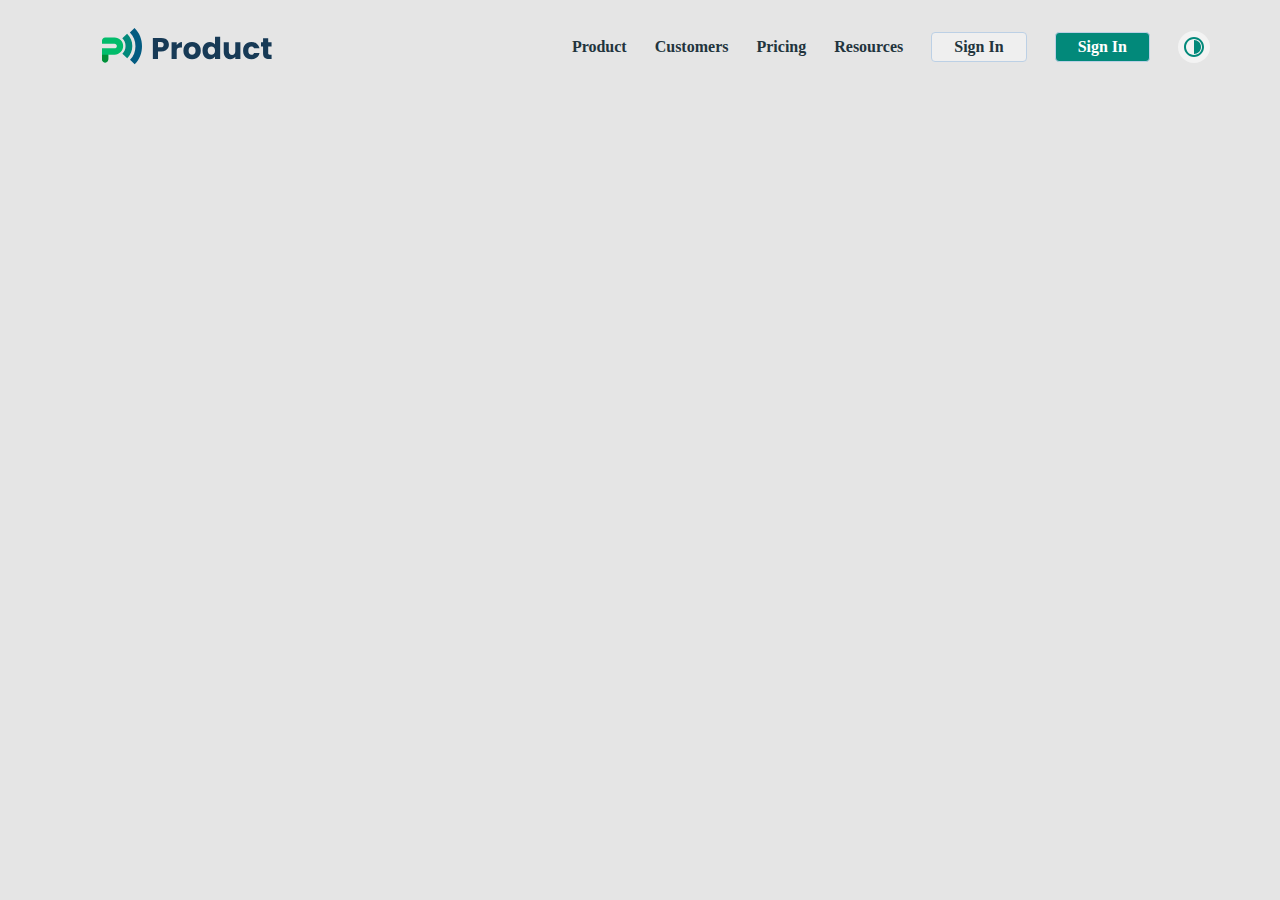
==== index.html @ 05db6c9a "boshlandi" ====
<!DOCTYPE html>
<html lang="en">

<head>
   <meta charset="UTF-8">
   <meta http-equiv="X-UA-Compatible" content="IE=edge">
   <meta name="viewport" content="width=device-width, initial-scale=1.0">
   <link rel="stylesheet" href="./bootstrap/css/bootstrap.min.css" rel="stylesheet">
   <link rel="stylesheet" href="style/style.css">
   <title>Lesson-3.3</title>
</head>

<body>
   <!-- HEADER -->
   <header id="header">
      <div class="container">
         <div class="row">
         <nav class="navbar">
               <ul class="navbar-list-logo flex">
                  <li class="navbar-item-logo"><a href="#"><img class="logo" src="imgs/logo.svg" alt="logo"></a></li>
                  <li class="navbar-item-logo"><a href="#"><img class="logo-right" src="imgs/logotext.svg" alt="logo"></a>
                  </li>
               </ul>

               <ul class="navbar-list flex">
                  <li class="navbar-item"><a href="index.html activ">Product</a></li>
                  <li class="navbar-item"><a href="customers.html">Customers</a></li>
                  <li class="navbar-item"><a href="pricing.html">Pricing</a></li>
                  <li class="navbar-item"><a href="resources.html">Resources</a></li>
                  <li class="navbar-item"><a href="#"><button type="button">Sign In</button></a></li>
                  <li class="navbar-item"><a href="#"><button class="color" type="button">Sign In</button></a></li>
                  <li class="navbar-item"><a id="dark-light-btn" href="#"><img src="imgs/dark.svg" alt="icon"></a></li>
               </ul>
            </nav>
         </div>
      </div>
   </header>
   <!-- THE AND HEADER -->

   <script src="./bootstrap/js/bootstrap.bundle.min.js"></script>
</body>

</html>
---- style/style.css ----
:root {
   --premare-color: #fff;
   --bg-color: #E5E5E5;
   --text-color:  #22343D;
}

.dark {
    --premare-color: #1F2E35FF;
   --bg-color: #E5E5E5;
   --text-color:  #fff;
}

@import url('https://fonts.googleapis.com/css2?family=Poppins:wght@300;400;500;600;700;800;900&display=swap');



* {
   padding: 0;
   margin: 0;
   box-sizing: border-box;
}

body {
   background-color: #E5E5E5;
   font-family: 'Poppins', sans-serif;
}




h1, h2, h3, h4 {
   font-family: 'Poppins', sans-serif;
   font-weight: 700;
   color: #22343D;
}
ul li {
   list-style: none;
}
a {
   text-decoration: none;
   color: #22343D;
}
.navbar ul li a.activ {
   color: #fff;
   border-bottom: 1px solid #000;
}




.flex {
   display: flex;
   align-items: center;
}

/* header */
#header {
   padding: 20px 0;
}
.navbar-list-logo {
   column-gap: 10px;
}
.navbar-list {
   column-gap: 28px;
}
.navbar ul li a {
   font-family: 'Poppins';
   font-style: normal;
   font-weight: 600;
   font-size: 16px;
   line-height: 28px;
   color: #22343D;
}
.navbar ul li button {
   font-family: 'Poppins';
   font-style: normal;
   font-weight: 600;
   font-size: 16px;
   line-height: 24px;
   color:var(--text-color);
   padding: 2px 22px;
   border: 1px solid #BCD0E5;
   border-radius: 4px;
   
}
.navbar ul li button.color {
   background: #02897A;
   color: #fff;
}
.navbar ul li button:hover {
    background: linear-gradient(to bottom, red, yellow, orange);
}
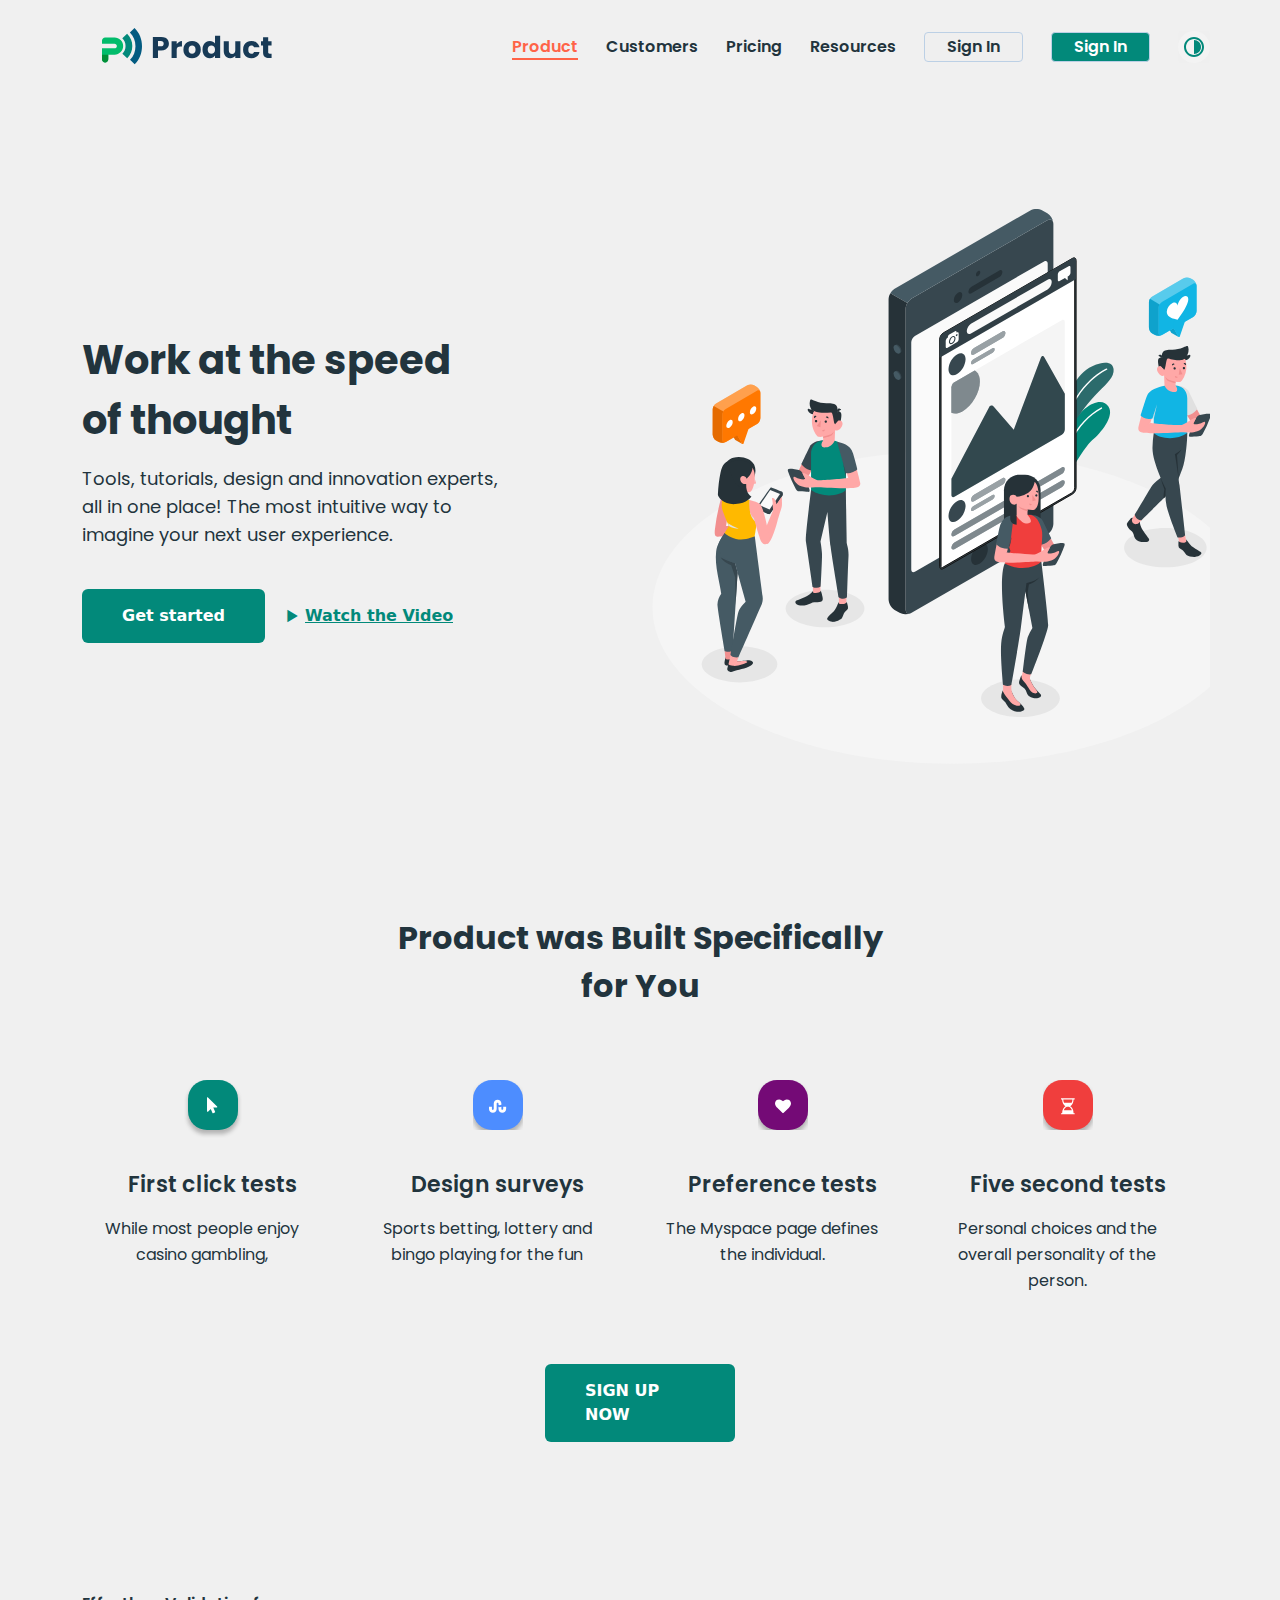
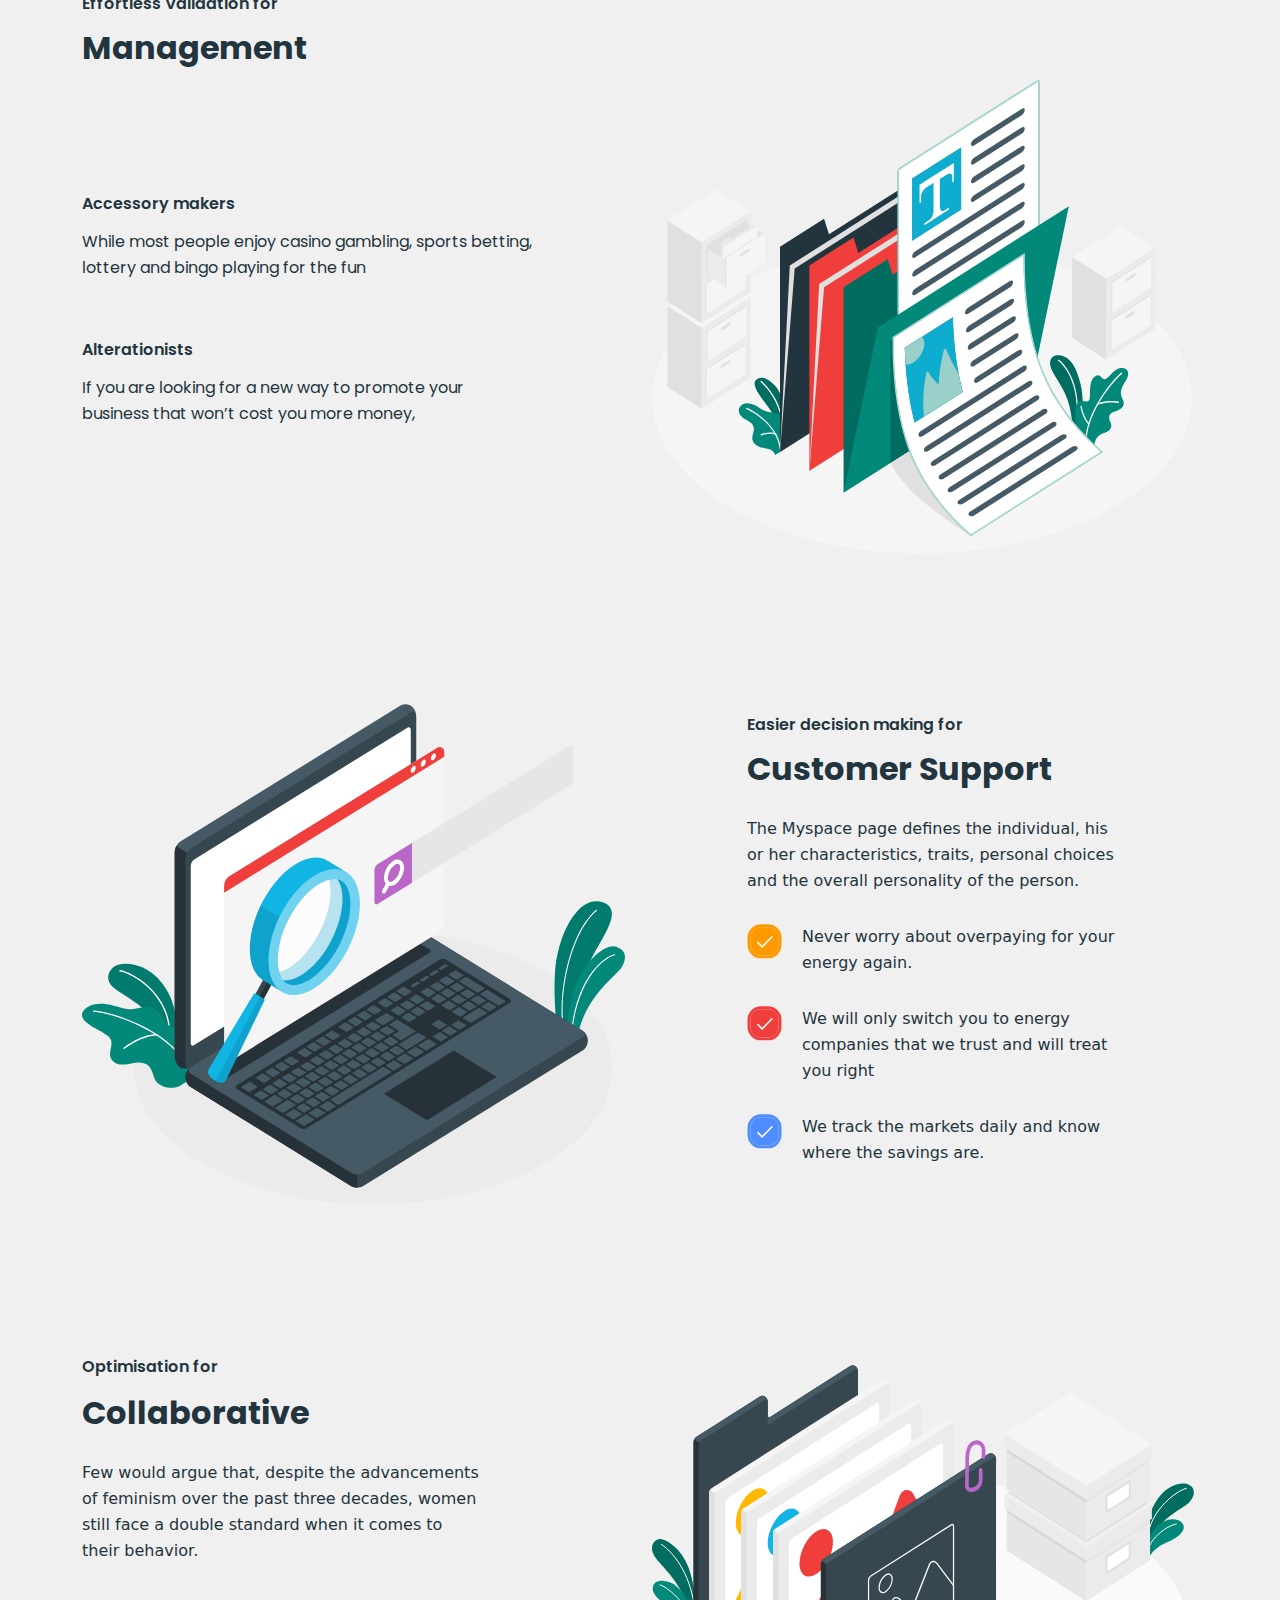
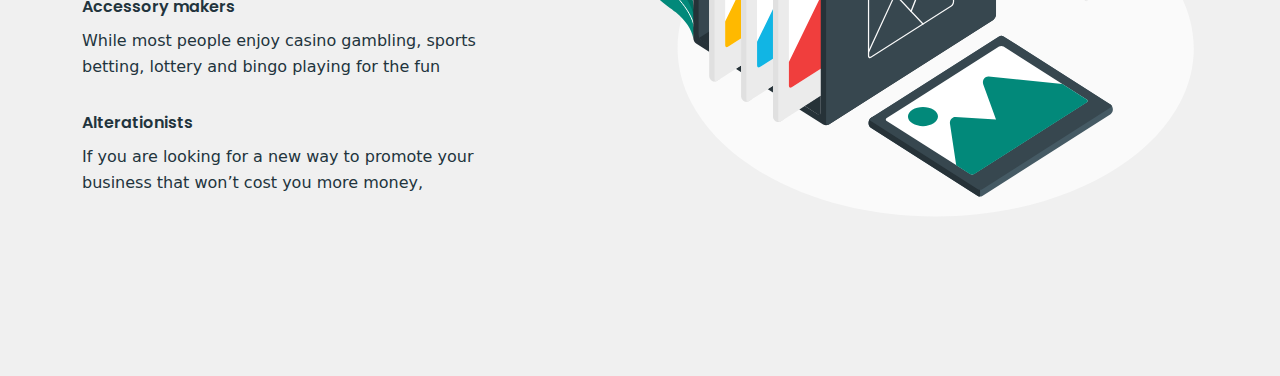
==== commit 267d9409: "Pashti tayyor" ====
--- a/index.html
+++ b/index.html
@@ -5,7 +5,10 @@
    <meta charset="UTF-8">
    <meta http-equiv="X-UA-Compatible" content="IE=edge">
    <meta name="viewport" content="width=device-width, initial-scale=1.0">
+   <link rel="stylesheet"
+      href="https://fonts.googleapis.com/css2?family=Poppins:wght@300;400;500;600;700;800;900&display=swap">
    <link rel="stylesheet" href="./bootstrap/css/bootstrap.min.css" rel="stylesheet">
+   <link rel="stylesheet" href="https://unpkg.com/boxicons@2.1.4/css/boxicons.min.css">
    <link rel="stylesheet" href="style/style.css">
    <title>Lesson-3.3</title>
 </head>
@@ -15,21 +18,24 @@
    <header id="header">
       <div class="container">
          <div class="row">
-         <nav class="navbar">
+            <nav class="navbar">
                <ul class="navbar-list-logo flex">
                   <li class="navbar-item-logo"><a href="#"><img class="logo" src="imgs/logo.svg" alt="logo"></a></li>
-                  <li class="navbar-item-logo"><a href="#"><img class="logo-right" src="imgs/logotext.svg" alt="logo"></a>
-                  </li>
+                  <li class="navbar-item-logo"><a href="#"><img class="logo-text" src="imgs/logotext.svg"
+                           alt="logo"></a></li>
                </ul>
-
+               <div class="icon-menu">
+                  <i class='bx bx-menu'></i>
+               </div>
                <ul class="navbar-list flex">
-                  <li class="navbar-item"><a href="index.html activ">Product</a></li>
+                  <li class="navbar-item"><a href="index.html" class="activ">Product</a></li>
                   <li class="navbar-item"><a href="customers.html">Customers</a></li>
                   <li class="navbar-item"><a href="pricing.html">Pricing</a></li>
                   <li class="navbar-item"><a href="resources.html">Resources</a></li>
                   <li class="navbar-item"><a href="#"><button type="button">Sign In</button></a></li>
                   <li class="navbar-item"><a href="#"><button class="color" type="button">Sign In</button></a></li>
-                  <li class="navbar-item"><a id="dark-light-btn" href="#"><img src="imgs/dark.svg" alt="icon"></a></li>
+                  <li class="navbar-item"><a class="themetoggle" href="#"><button id="dark-light-btn"
+                           class="click-button" type="button"><img src="imgs/dark.svg" alt="icon"></button></a></li>
                </ul>
             </nav>
          </div>
@@ -37,7 +43,152 @@
    </header>
    <!-- THE AND HEADER -->
 
-   <script src="./bootstrap/js/bootstrap.bundle.min.js"></script>
+
+   <!-- hero -->
+   <section id="site-hero">
+      <div class="container">
+         <div class="row align-items-center">
+            <div class="hero-info col-xs-12 col-sm-12 col-md-12 col-lg-6 col-sl-6">
+               <h1>Work at the speed
+                  of thought</h1>
+               <p>Tools, tutorials, design and innovation experts, all in one place! The most intuitive way to imagine
+                  your next user
+                  experience.</p>
+               <div class="hero-content">
+                  <a href="#" class="button-btn">Get started</a>
+                  <i class='bx bx-play'></i>
+                  <a class="border-bot" href="#">Watch the Video</a>
+               </div>
+            </div>
+            <div class="hero-image  col-xs-12 col-sm-12 col-md-12 col-lg-6 col-sl-6">
+               <img src="imgs/amico.svg" alt="img">
+            </div>
+         </div>
+      </div>
+   </section>
+   <!-- the end hero -->
+
+
+   <section id="sports">
+      <div class="container">
+         <h2 class="heading-title">Product was Built Specifically <br>
+            for You</h2>
+         <div class="row">
+            <div class="sports col-xs-12 col-sm-12 col-md-6 col-lg-3 text-md-center">
+               <img src="imgs/rirsticon.svg" alt="icon">
+               <h4>First click tests</h4>
+               <p>While most people enjoy casino gambling,</p>
+            </div>
+
+            <div class="sports col-xs-12 col-sm-12 col-md-6 col-lg-3 text-md-center">
+               <img src="imgs/icondesign.svg" alt="icon">
+               <h4>Design surveys</h4>
+               <p>Sports betting, lottery and bingo playing for the fun</p>
+            </div>
+
+            <div class="sports col-xs-12 col-sm-12 col-md-6 col-lg-3 text-md-center">
+               <img src="imgs/iconpreference.svg" alt="icon">
+               <h4>Preference tests</h4>
+               <p>The Myspace page defines the individual.</p>
+            </div>
+
+            <div class="sports col-xs-12 col-sm-12 col-md-6 col-lg-3 text-md-center">
+               <img src="imgs/iconfive.svg" alt="icon">
+               <h4>Five second tests</h4>
+               <p>Personal choices and the overall personality of the person.</p>
+            </div>
+         </div>
+      </div>
+      <a href="#" class="botton">SIGN UP NOW</a>
+   </section>
+
+
+   <main id="main">
+      <!-- management -->
+      <section id="managament">
+         <div class="container">
+            <h4>Effortless Validation for</h4>
+            <h2>Management</h2>
+            <div class="row align-items-center">
+               <div class="makers-content col-xs-12 col-sm-12 col-md-12 col-lg-6 col-xl-6">
+                  <h3>Accessory makers</h3>
+                  <p>While most people enjoy casino gambling, sports betting, lottery and bingo playing for the fun</p>
+
+                  <h3 class="managa-title">Alterationists</h3>
+                  <p>If you are looking for a new way to promote your business that won’t cost you more money,</p>
+               </div>
+               <div class="makers-image  col-xs-12 col-sm-12 col-md-12 col-lg-6 col-xl-6">
+                  <img src="imgs/amico2.svg" alt="">
+               </div>
+            </div>
+         </div>
+      </section>
+      <!-- the management -->
+
+      <!-- customer-support -->
+      <section id="support">
+         <div class="container">
+            <div class="row align-items-center">
+               <div class="support-img  col-xs-12 col-sm-12 col-md-12 col-lg-7 col-xl-7">
+                  <img src="imgs/amico3.svg" alt="img">
+               </div>
+               <div class="support-content col-xs-12 col-sm-12 col-md-12 col-lg-5 col-xl-5">
+                  <h4>Easier decision making for</h4>
+                  <h2>Customer Support</h2>
+                  <p>The Myspace page defines the individual, his or her characteristics, traits, personal choices and
+                     the overall
+                     personality of the person.</p>
+
+                  <div class="orange-img">
+                     <img src="imgs/orange.svg" alt="icon">
+                     <p>Never worry about overpaying for your energy again.</p>
+                  </div>
+
+                  <div class="orange-img">
+                     <img src="imgs/red.svg" alt="icon">
+                     <p>We will only switch you to energy companies that we trust and will treat you right</p>
+                  </div>
+
+                  <div class="orange-img">
+                     <img src="imgs/blue.svg" alt="icon">
+                     <p>We track the markets daily and know where the savings are.</p>
+                  </div>
+               </div>
+            </div>
+         </div>
+      </section>
+      <!-- the customer-support -->
+
+
+      <!-- COLLA-ALBOM -->
+      <section id="albom">
+         <div class="container">
+            <div class="row align-items-center">
+               <div class="albom-info col-xs-12 col-sm-12 col-md-12 col-lg-6 col-xl-6">
+                  <h4>Optimisation for</h4>
+                  <h2>Collaborative</h2>
+                  <p>Few would argue that, despite the advancements of feminism over the past three decades, women still
+                     face a double
+                     standard when it comes to their behavior.</p>
+
+                     <div class="makers">
+                        <h3>Accessory makers</h3>
+                        <p>While most people enjoy casino gambling, sports betting, lottery and bingo playing for the fun</p>
+
+                        <h3>Alterationists</h3>
+                        <p>If you are looking for a new way to promote your business that won’t cost you more money,</p>
+                     </div>
+               </div>
+               <div class="col-xs-12 col-sm-12 col-md-12 col-lg-6 col-xl-6">
+                  <img src="imgs/amico4.svg" alt="img">
+               </div>
+            </div>
+         </div>
+      </section>
+      <!-- THE END COLLA-ALBOM -->
+
+   </main>
+   <script src="script.js"></script>
 </body>
 
 </html>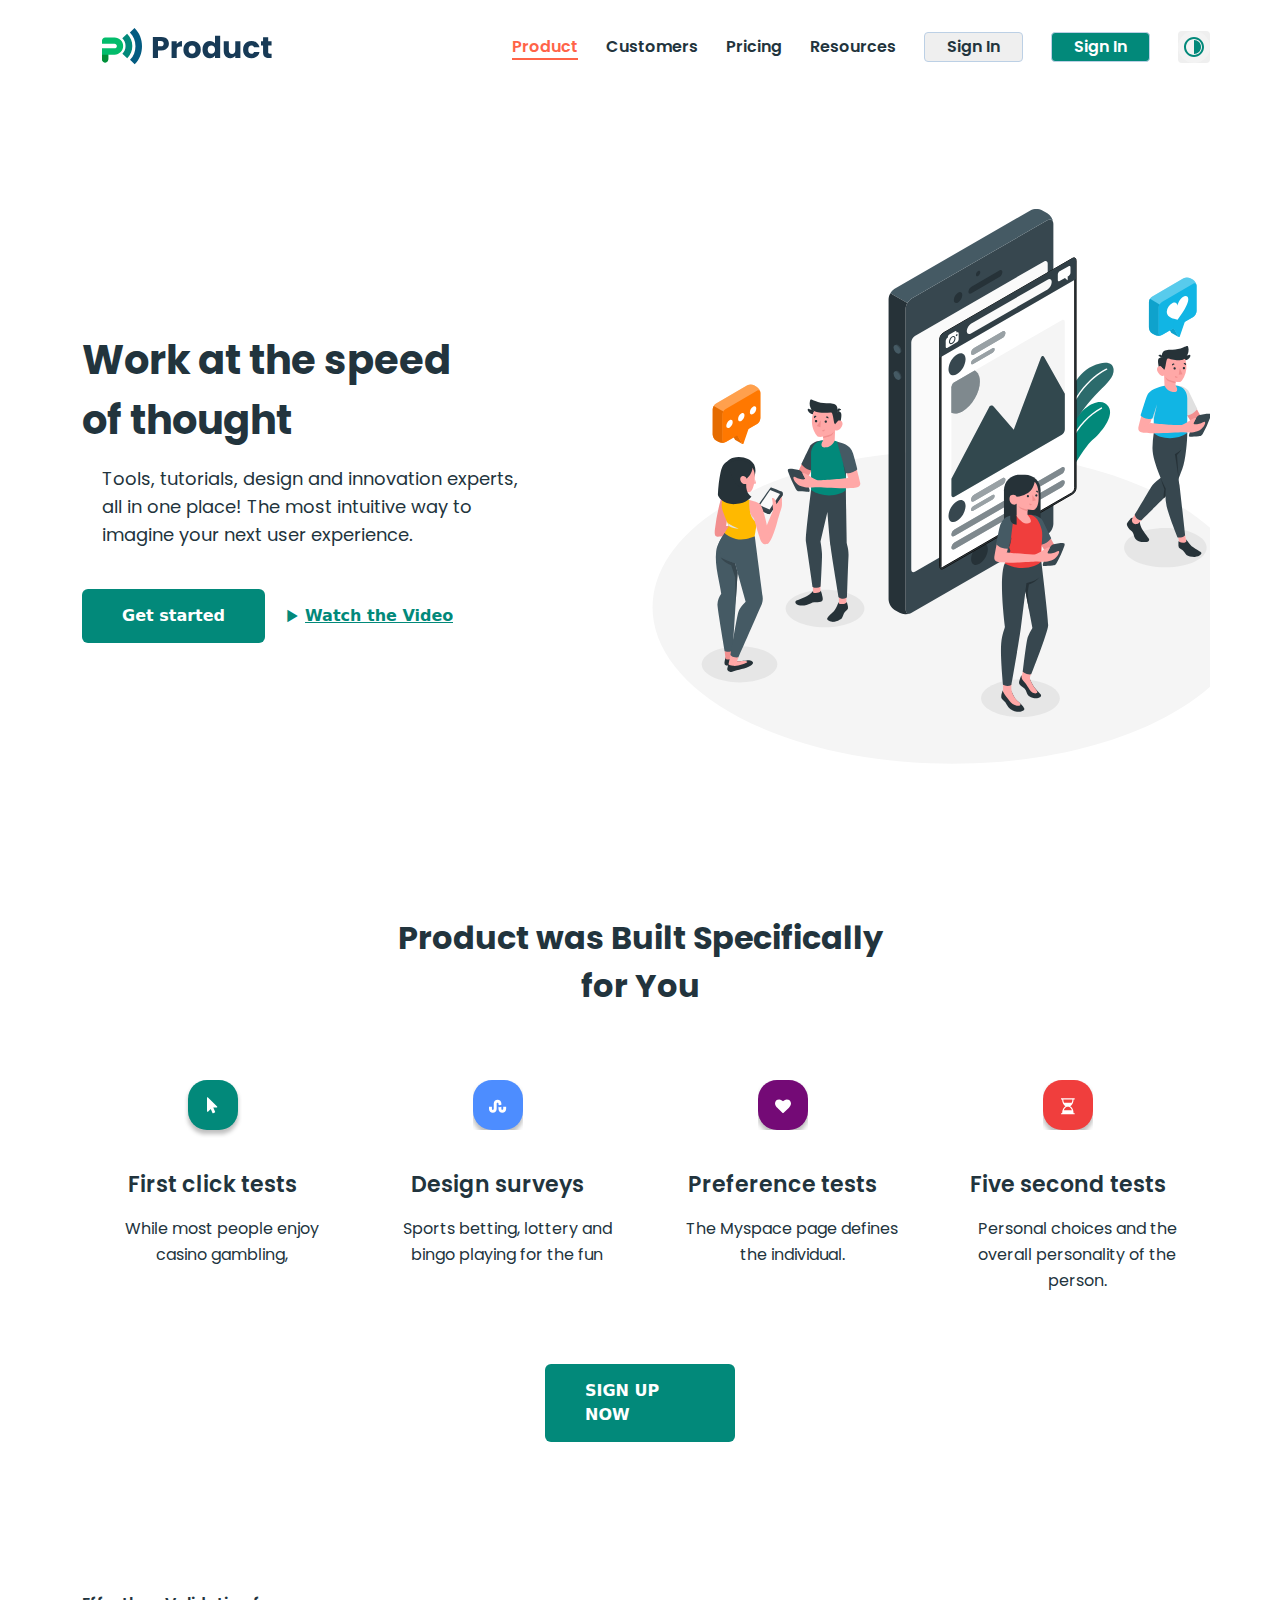
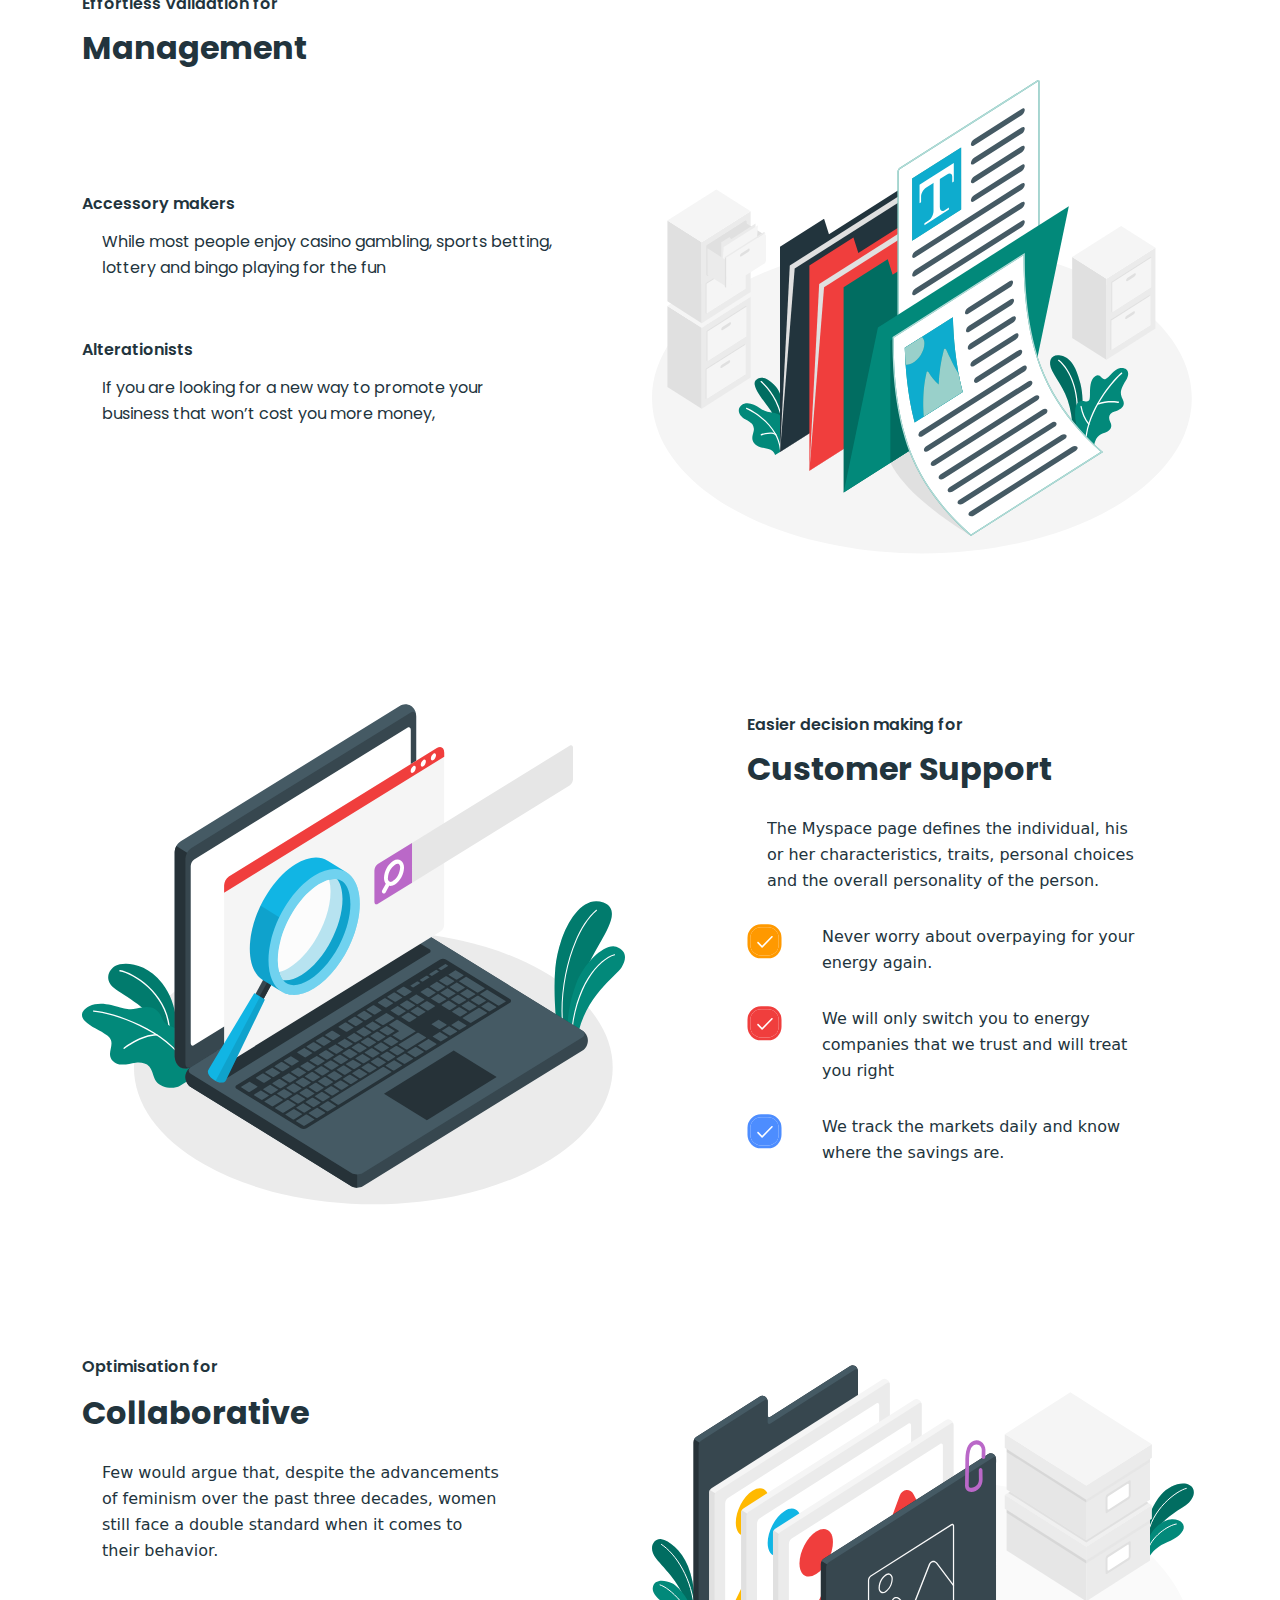
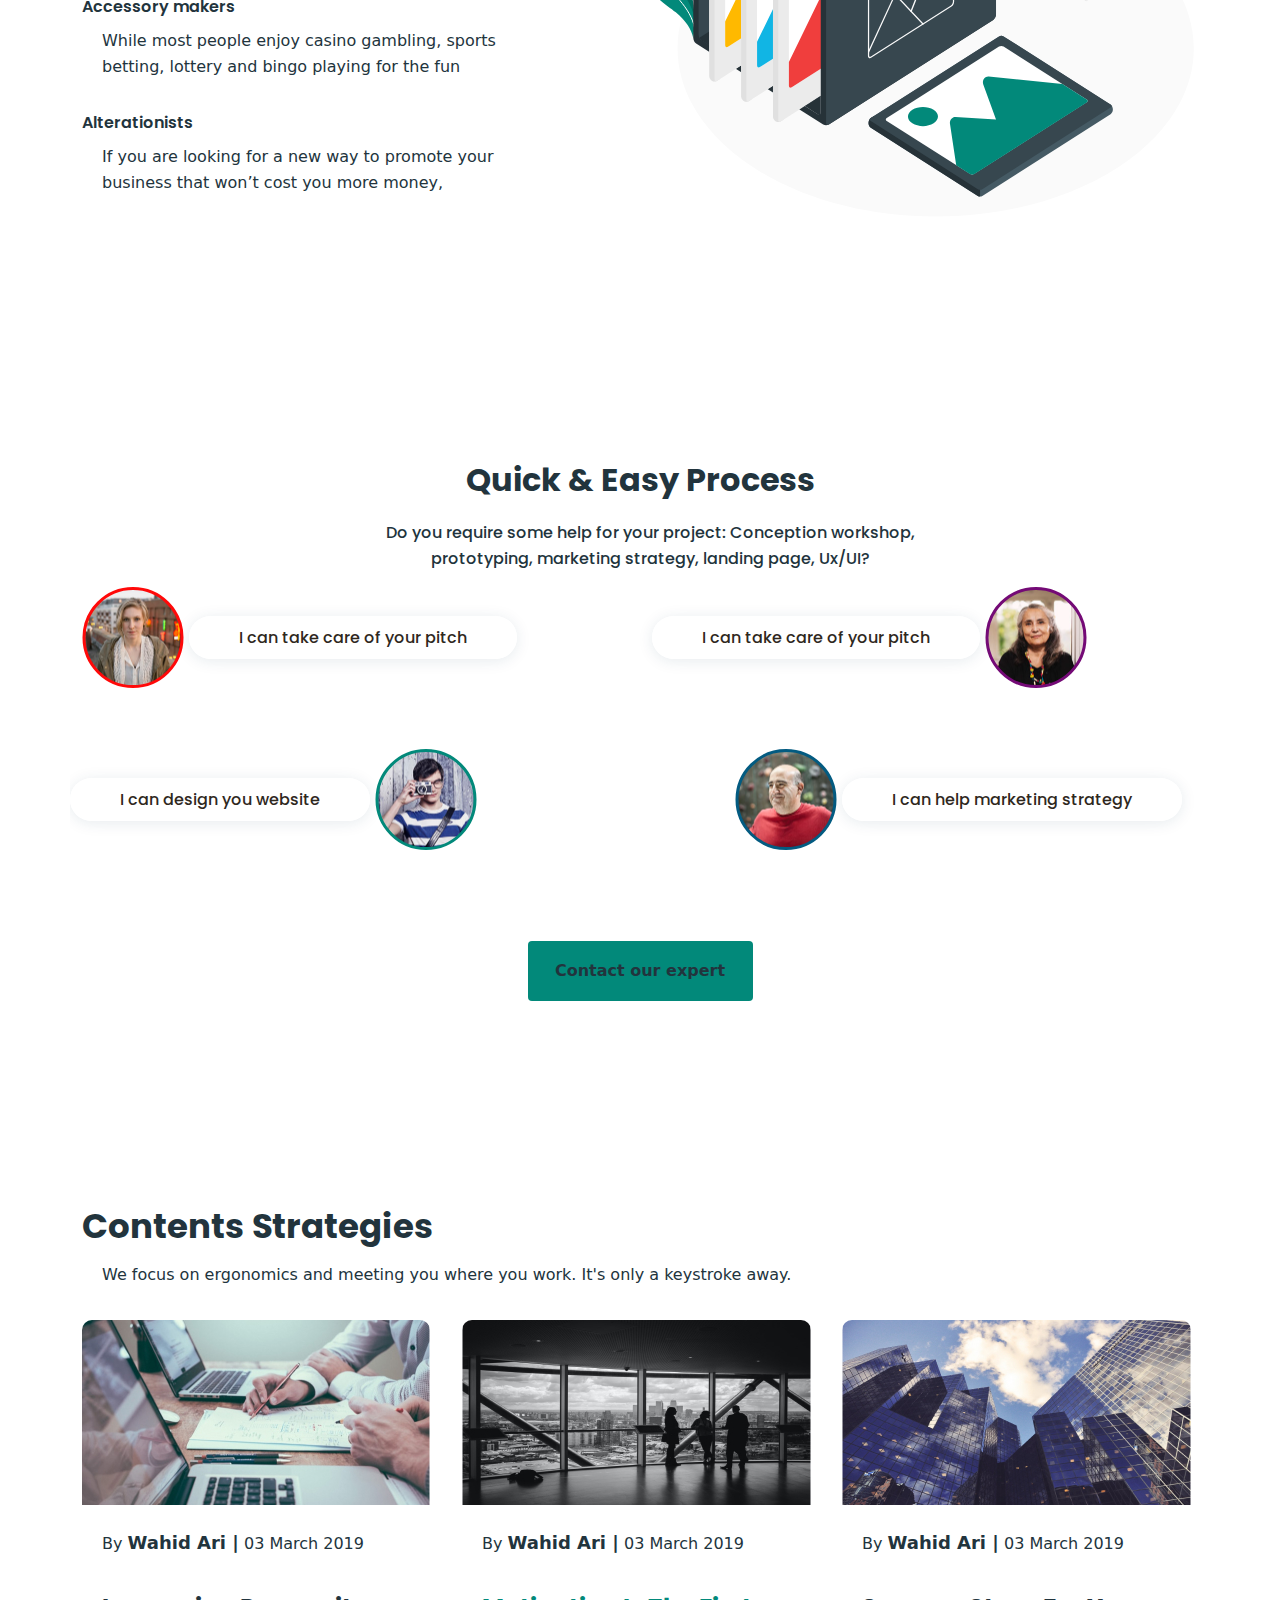
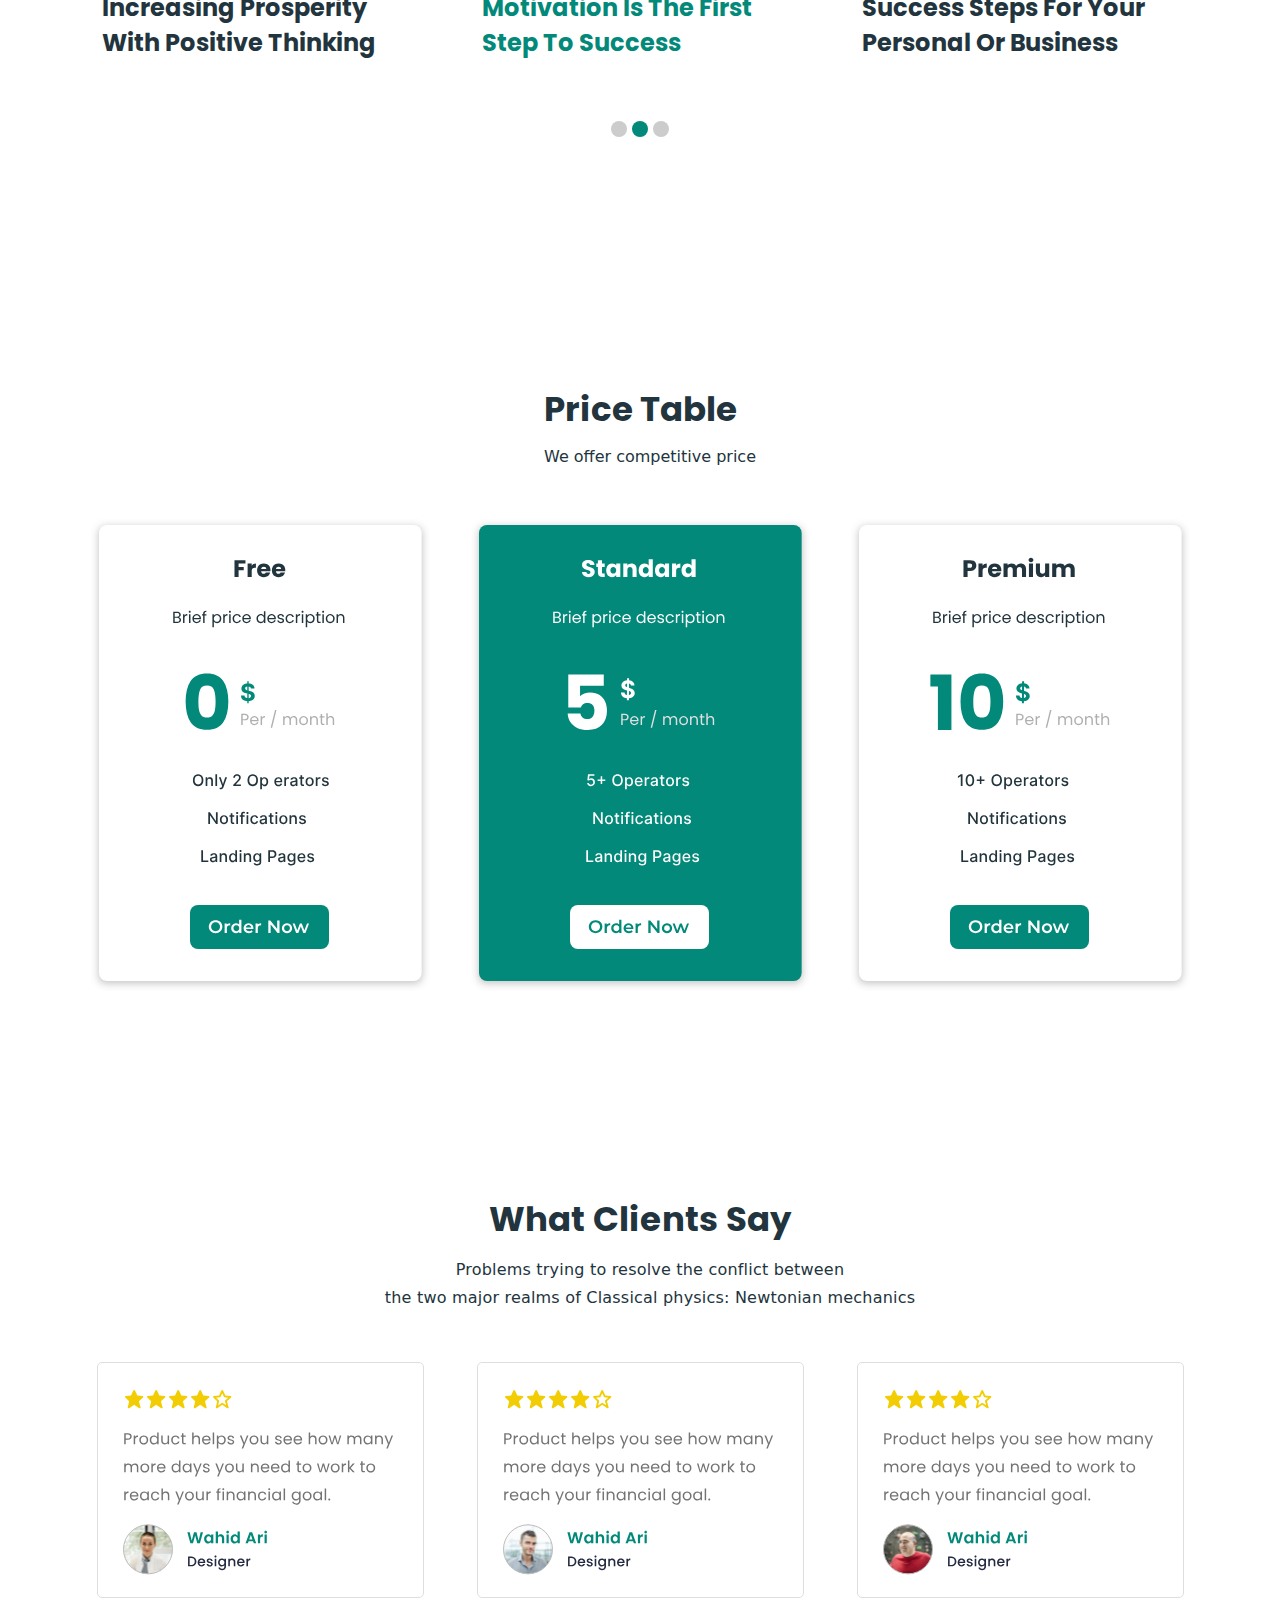
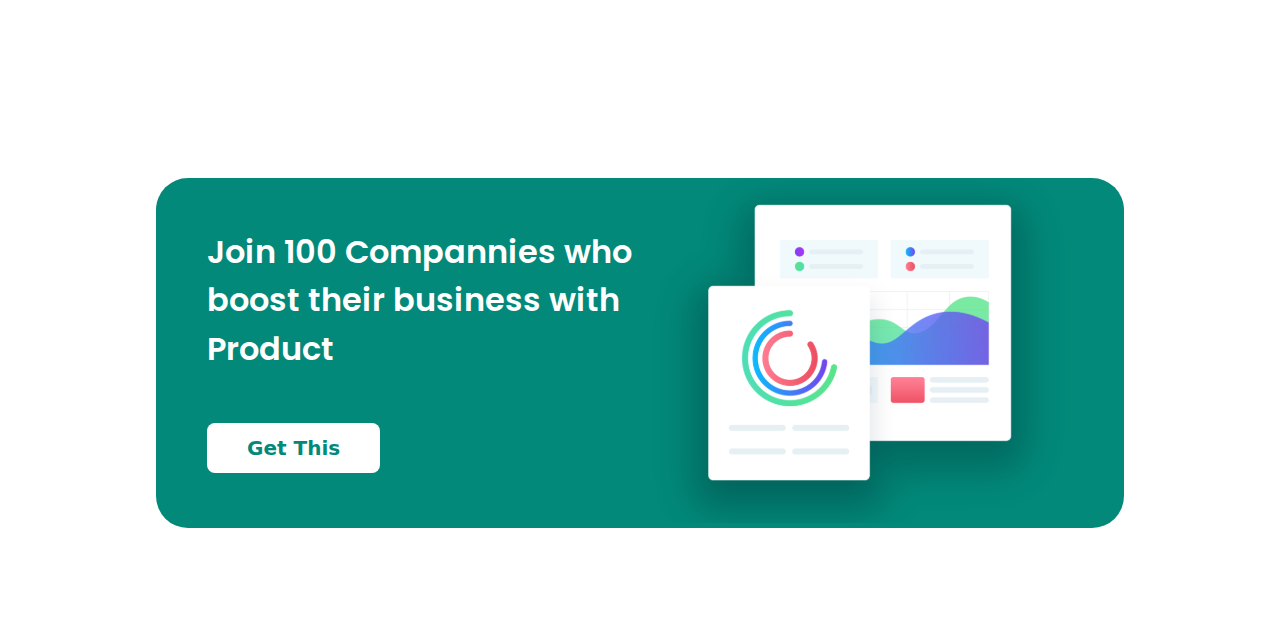
==== commit 9702ac92: "media qoldi" ====
--- a/index.html
+++ b/index.html
@@ -171,13 +171,14 @@
                      face a double
                      standard when it comes to their behavior.</p>
 
-                     <div class="makers">
-                        <h3>Accessory makers</h3>
-                        <p>While most people enjoy casino gambling, sports betting, lottery and bingo playing for the fun</p>
-
-                        <h3>Alterationists</h3>
-                        <p>If you are looking for a new way to promote your business that won’t cost you more money,</p>
-                     </div>
+                  <div class="makers">
+                     <h3>Accessory makers</h3>
+                     <p>While most people enjoy casino gambling, sports betting, lottery and bingo playing for the fun
+                     </p>
+
+                     <h3>Alterationists</h3>
+                     <p>If you are looking for a new way to promote your business that won’t cost you more money,</p>
+                  </div>
                </div>
                <div class="col-xs-12 col-sm-12 col-md-12 col-lg-6 col-xl-6">
                   <img src="imgs/amico4.svg" alt="img">
@@ -187,6 +188,122 @@
       </section>
       <!-- THE END COLLA-ALBOM -->
 
+
+      <!-- worers -->
+      <section id="wokers">
+         <div class="container">
+            <div class="process-info">
+               <h2>Quick & Easy Process</h2>
+               <p>Do you require some help for your project: Conception workshop, <br>
+                  prototyping, marketing strategy, landing page, Ux/UI?</p>
+            </div>
+            <div class="row">
+               <div class="wokers-img col-xs-12 col-sm-12 col-md-12 col-lg-6 col-xl-6">
+                  <img src="imgs/woman.svg" alt="img">
+                  <span>I can take care of your pitch</span>
+               </div>
+               <div class="wokers-img col-xs-12 col-sm-12 col-md-12 col-lg-6 col-xl-6">
+                  <span>I can take care of your pitch</span>
+                  <img src="imgs/oldvoman.svg" alt="img">
+               </div>
+            </div>
+            <div class="row">
+               <div class="wokers-img wokers-top col-xs-12 col-sm-12 col-md-12 col-lg-6 col-xl-7">
+                  <span>I can design you website</span>
+                  <img src="imgs/boy.svg" alt="img">
+               </div>
+               <div class="wokers-img wokers-top col-xs-12 col-sm-12 col-md-12 col-lg-6 col-xl-5">
+                  <img src="imgs/man.svg" alt="img">
+                  <span>I can help marketing strategy</span>
+               </div>
+               <a href="#" class="botton">Contact our expert</a>
+            </div>
+         </div>
+      </section>
+      <!-- the-end-wokers -->
+
+
+
+      <!-- building -->
+      <section id="building">
+         <div class="container">
+            <h2>Contents Strategies</h2>
+            <p>We focus on ergonomics and meeting you where you work. It's only a keystroke away.</p>
+            <div class="row">
+               <div class="strategies-content col-xs-12 col-sm-12 col-md-6 col-lg-4 col-xl-4">
+                  <img src="imgs/macbook.jpg" alt="img">
+                  <p>By <span>Wahid Ari |</span> 03 March 2019</p>
+                  <h3>Increasing Prosperity With Positive Thinking</h3>
+               </div>
+
+               <div class="strategies-content col-xs-12 col-sm-12 col-md-6 col-lg-4 col-xl-4">
+                  <img src="imgs/Bhumans.jpg" alt="img">
+                  <p>By <span>Wahid Ari |</span> 03 March 2019</p>
+                  <h3 class="grenn">Motivation Is The First Step To Success</h3>
+               </div>
+
+               <div class="strategies-content col-xs-12 col-sm-12 col-md col-lg-4 col-xl-4">
+                  <img src="imgs/building.jpg" alt="img">
+                  <p>By <span>Wahid Ari |</span> 03 March 2019</p>
+                  <h3>Success Steps For Your Personal Or Business</h3>
+               </div>
+            </div>
+            <div class="round text-center">
+               <span></span>
+               <span class="round-color"></span>
+               <span></span>
+            </div>
+         </div>
+      </section>
+      <!-- the end building -->
+
+
+      <!-- START RATES -->
+      <section id="rates">
+         <div class="container">
+            <h2>Price Table</h2>
+            <p>We offer competitive price</p>
+            <div class="row">
+               <div class="col-xs-12 col-sm-12 col-md-6 col-lg-4 col-xl-4"><img src="imgs/free.svg" alt="img.svg"></div>
+               <div class="col-xs-12 col-sm-12 col-md-6 col-lg-4 col-xl-4"><img src="imgs/standard.svg" alt="img.svg">
+               </div>
+               <div class="col-xs-12 col-sm-12 col-md-6 col-lg-4 col-xl-4"><img src="imgs/premium.svg" alt="img.svg">
+               </div>
+            </div>
+         </div>
+      </section>
+      <!-- THE END RATES -->
+
+      <!-- START CLIENTS -->
+      <section id="clients">
+         <div class="container">
+            <h1>What Clients Say</h1>
+            <p>Problems trying to resolve the conflict between <br>
+               the two major realms of Classical physics: Newtonian mechanics</p>
+               <div class="row">
+                  <div class="col-xs-12 col-sm-12 col-md-6 col-lg-4 col-xl-4"><img src="imgs/wahid.svg" alt="img"></div>
+                  <div class="col-xs-12 col-sm-12 col-md-6 col-lg-4 col-xl-4"><img src="imgs/alim.svg" alt="img"></div>
+                  <div class="col-xs-12 col-sm-12 col-md-6 col-lg-4 col-xl-4"><img src="imgs/people.svg" alt="img"></div>
+               </div>
+         </div>
+      </section>
+      <!-- THE END CLIENTS -->
+
+      <!-- START ANALIZ -->
+      <section id="analiz">
+         <div class="container">
+            <div class="row square">
+               <div class="analiz-content col-6 col-xs-12 col-sm-12 col-md-12 col-lg-12 col-xl-6">
+                  <h2>Join 100 Compannies who boost their business with Product</h2>
+                  <button type="button">Get This</button>
+               </div>
+               <div class="analiz-img col-6 col-xs-12 col-sm-12 col-md-12 col-lg-12 col-xl-6">
+                  <img src="imgs/screen.svg" alt="img">
+               </div>
+            </div>
+         </div>
+      </section>
+      <!-- THE END ANALIZ -->
    </main>
    <script src="script.js"></script>
 </body>
--- a/style/style.css
+++ b/style/style.css
@@ -1,6 +1,6 @@
 :root {
    --premare-color: #22343D;
-   --bg-color: #F0F0F0FF;
+   --bg-color: #fff;
    --text-color:  #22343D;
    --font-family: 'Poppins', sans-serif;
 }
@@ -339,6 +339,242 @@
    line-height: 26px;
    color:var(--text-color);
 }
+
+
+
+/* wokers */
+#wokers {
+   padding: 80px 0;
+   background-image: url('../imgs/bg.svg');
+   background-repeat: no-repeat;
+   background-position: top center;
+   
+}
+
+
+.process-info h2 {
+   margin-bottom: 16px;
+   font-family: 'Poppins';
+   font-style: normal;
+   font-weight: 700;
+   font-size: 32px;
+   line-height: 48px;
+   text-align: center;
+   color:var(--text-color);
+}
+.process-info p {
+   margin-bottom: 15px;
+   font-family: 'Poppins';
+   font-style: normal;
+   font-weight: 500;
+   font-size: 16px;
+   line-height: 26px;
+   text-align: center;
+   color:var(--text-color);
+}
+
+
+.wokers-img.wokers-top  {
+   padding: 60px 0;
+   margin-bottom: 30px;
+}
+
+
+.wokers-img span {
+   font-family: 'Poppins';
+   font-style: normal;
+   font-weight: 500;
+   font-size: 16px;
+   line-height: 24px;
+   text-align: center;
+   color: #2F281E;
+   padding: 10px 50px;
+   background: #FFFFFF;
+   box-shadow: 0px 2px 15px rgba(23, 58, 86, 0.1);
+   border-radius: 26.5px;
+}
+
+
+
+#wokers a {
+   margin: 0 auto;
+}
+
+#wokers a.botton {
+   width: 225px;
+   padding: 18px 0;
+   background: #02897A;
+   color:var(--text-color);
+   border-radius: 4px;
+   font-style: normal;
+   font-weight: 700;
+   font-size: 16px;
+   line-height: 24px;
+   text-align: center;
+}
+
+
+/* building */
+#building {
+   padding: 120px 0;
+}
+#building h2 {
+   margin-bottom: 10px;
+   font-weight: 700;
+   font-size: 34px;
+   line-height: 51px;
+   color:var(--text-color);
+}
+#building p {
+   margin-bottom: 32px;
+   font-weight: 500;
+   font-size: 16px;
+   line-height: 26px;
+   color:var(--text-color);
+}
+
+.strategies-content {
+   background:var(--bg-color);
+   border-radius: 10px;
+}
+.strategies-content h3, p {
+   margin-left: 20px;
+}
+
+.strategies-content img {
+   border-radius: 10px 10px 0 0;
+   margin-bottom: 24px;
+}
+.strategies-content p span {
+   font-size: 18px;
+   font-weight: bold;
+   color:var(--text-color);
+}
+#building .strategies-content p {
+ font-weight: 400;
+   font-size: 16px;
+   line-height: 28px;
+   color: #22343D;
+   color:var(--text-color);
+}
+.strategies-content h3 {
+   width: 300px;
+   margin-bottom: 60px;
+   font-style: normal;
+   font-weight: 700;
+   font-size: 24px;
+   line-height: 35px;
+   color:var(--text-color);
+}
+.strategies-content h3.grenn {
+   color:var(--text-color);
+   color: #02897A;
+}
+
+
+#building .round > * {
+   display: inline-block;
+   width: 16px;
+   height: 16px;
+   background-color: #ccc;
+   border-radius: 50%;
+}
+#building .round .round-color {
+    background-color: #02897A;
+}
+
+
+/* RATES */
+#rates {
+   text-align: center;
+   padding: 120px 0;
+}
+#rates h2 {
+   margin-bottom: 10px;
+   font-weight: 700;
+   font-size: 34px;
+   line-height: 51px;
+   color:var(--text-color);
+}
+#rates p {
+   margin-bottom: 50px;
+   font-weight: 500;
+   font-size: 16px;
+   line-height: 24px;
+   color:var(--text-color);
+}
+
+/* CLIENTS */
+#clients {
+   padding: 80px 0;
+   text-align: center;
+}
+#clients h1 {
+   font-weight: 700;
+   font-size: 34px;
+   line-height: 57px;
+   letter-spacing: 0.2px;
+   color:var(--text-color);
+}
+#clients p {
+   margin-bottom: 50px;
+   font-weight: 500;
+   font-size: 16px;
+   line-height: 28px;
+   letter-spacing: 0.2px;
+   color:var(--text-color);
+}
+
+
+/* ANALIZ */
+#analiz {
+   padding: 100px 0;
+}
+
+#analiz .square {
+   width: 968px;
+   height: 350px;
+   margin: 0 auto;
+   background: #02897A;
+   border-radius: 32px;
+}
+
+#analiz .analiz-content {
+    padding: 50px 0 0 51px;
+}
+
+#analiz .analiz-content h2 {
+   width: 500px;
+   margin-bottom: 50px;
+   font-family: 'Poppins';
+   font-style: normal;
+   font-weight: 600;
+   font-size: 32px;
+   line-height: 151.4%;
+   color: #FFFFFF;
+}
+
+#analiz .analiz-content button {
+   padding: 10px 40px;
+   border:  none;
+   background: #FFFFFF;
+   border-radius: 8px;
+   font-style: normal;
+   font-weight: 600;
+   font-size: 20px;
+   line-height: 30px;
+   color: #02897A;
+}
+
+
+
+
+
+
+
+
+
+
 
 
 @media only screen and (max-width: 992px) {
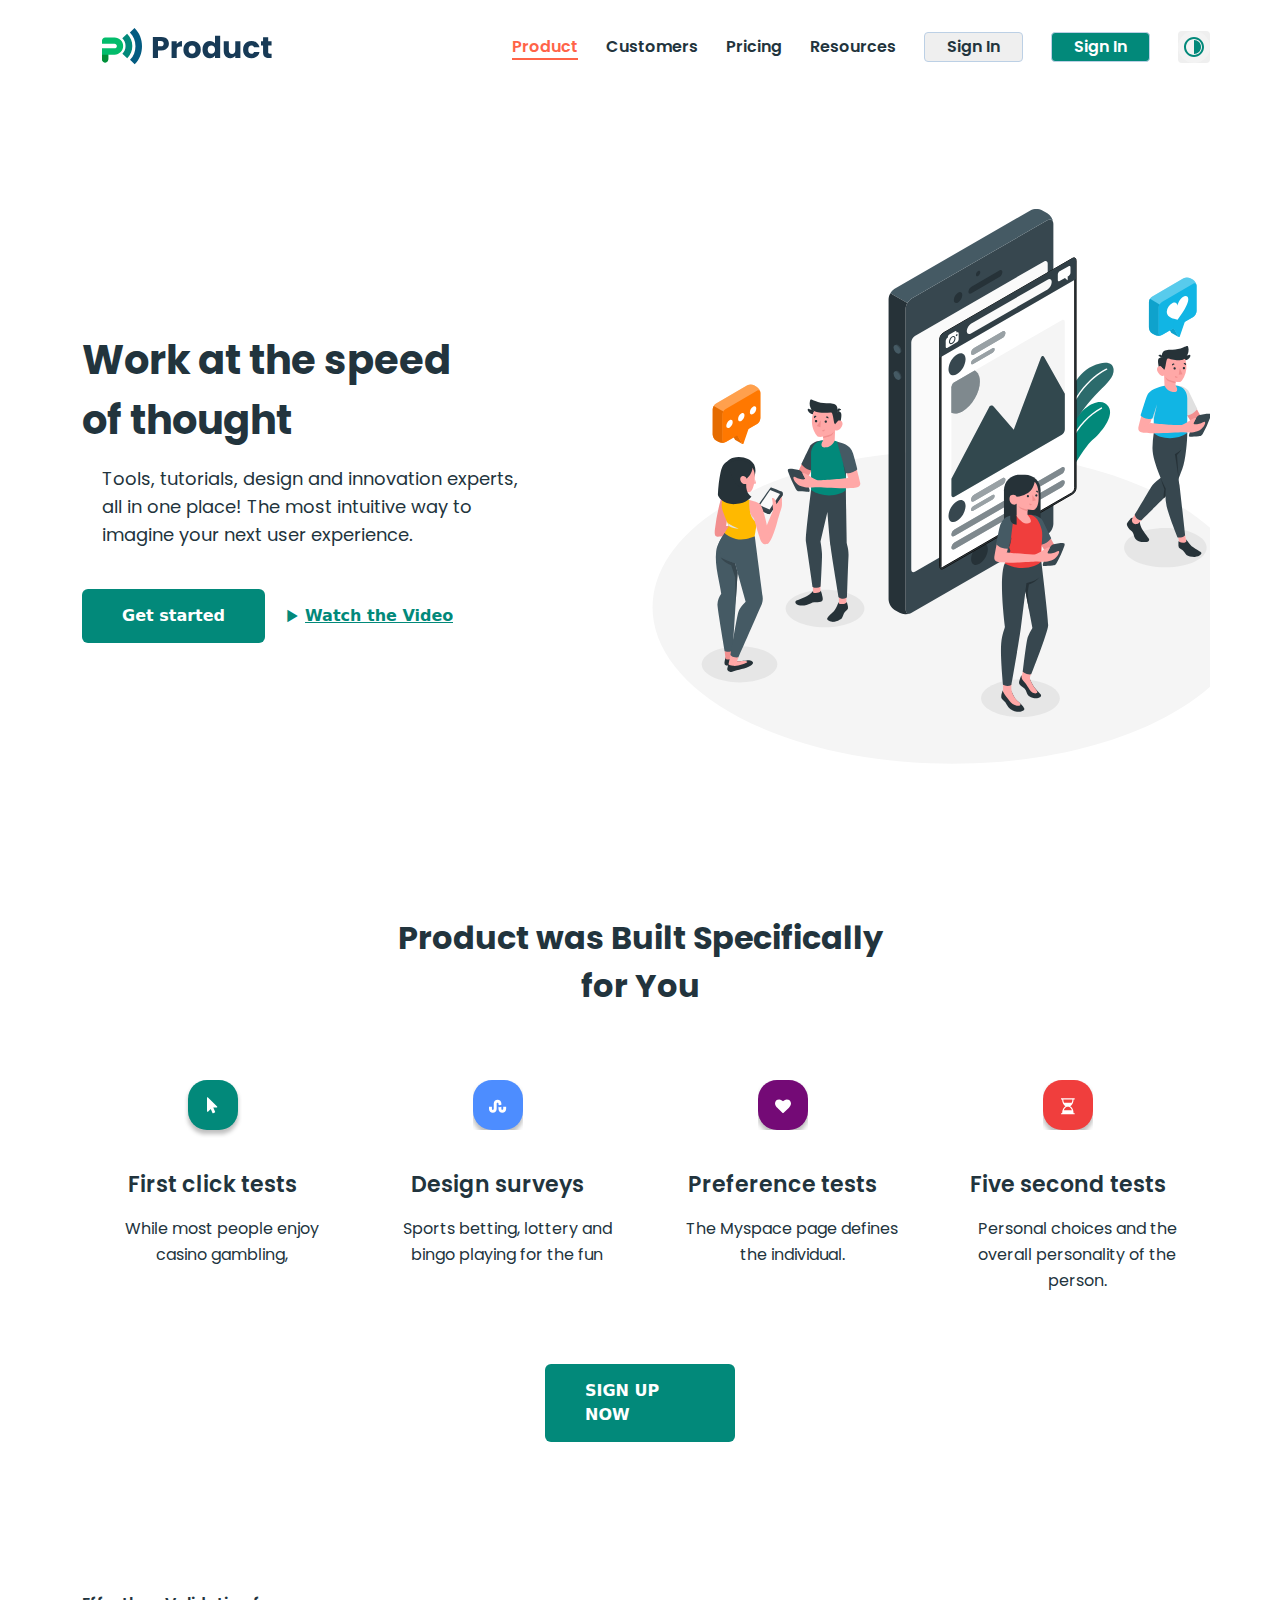
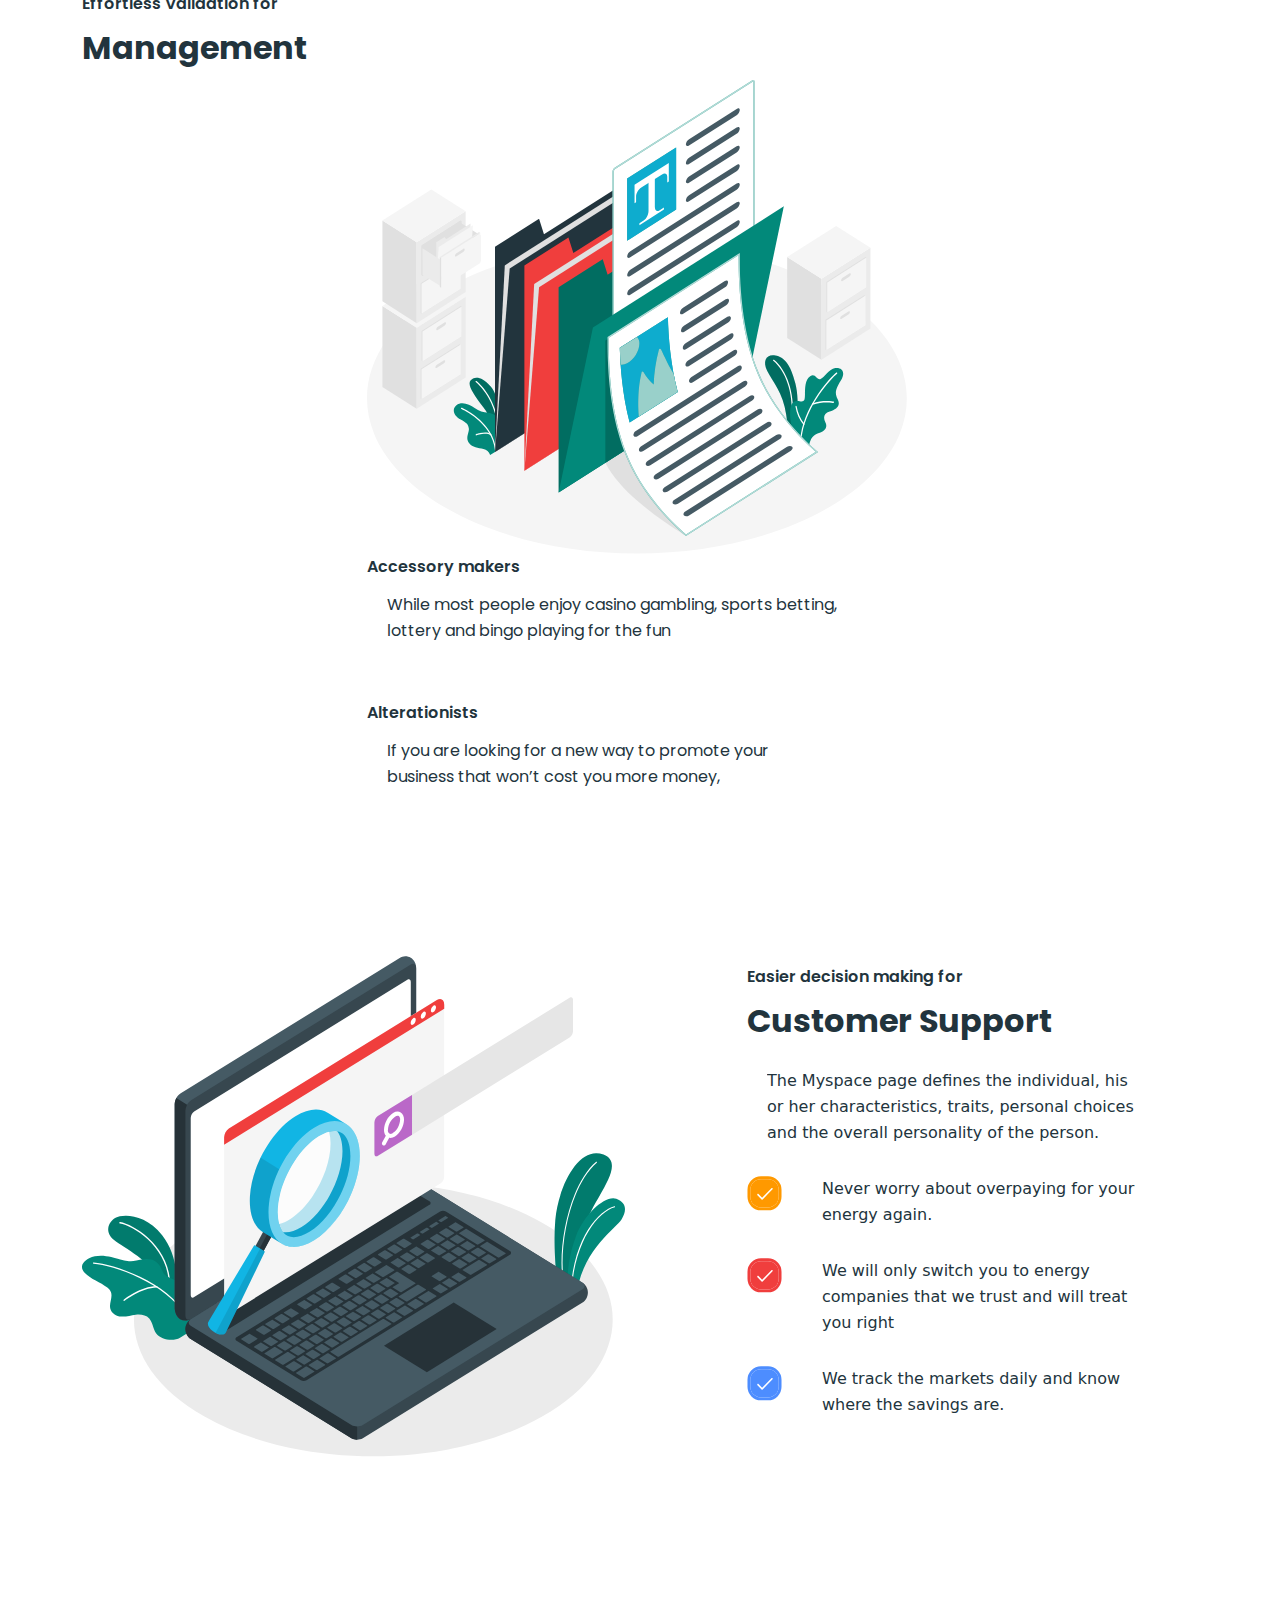
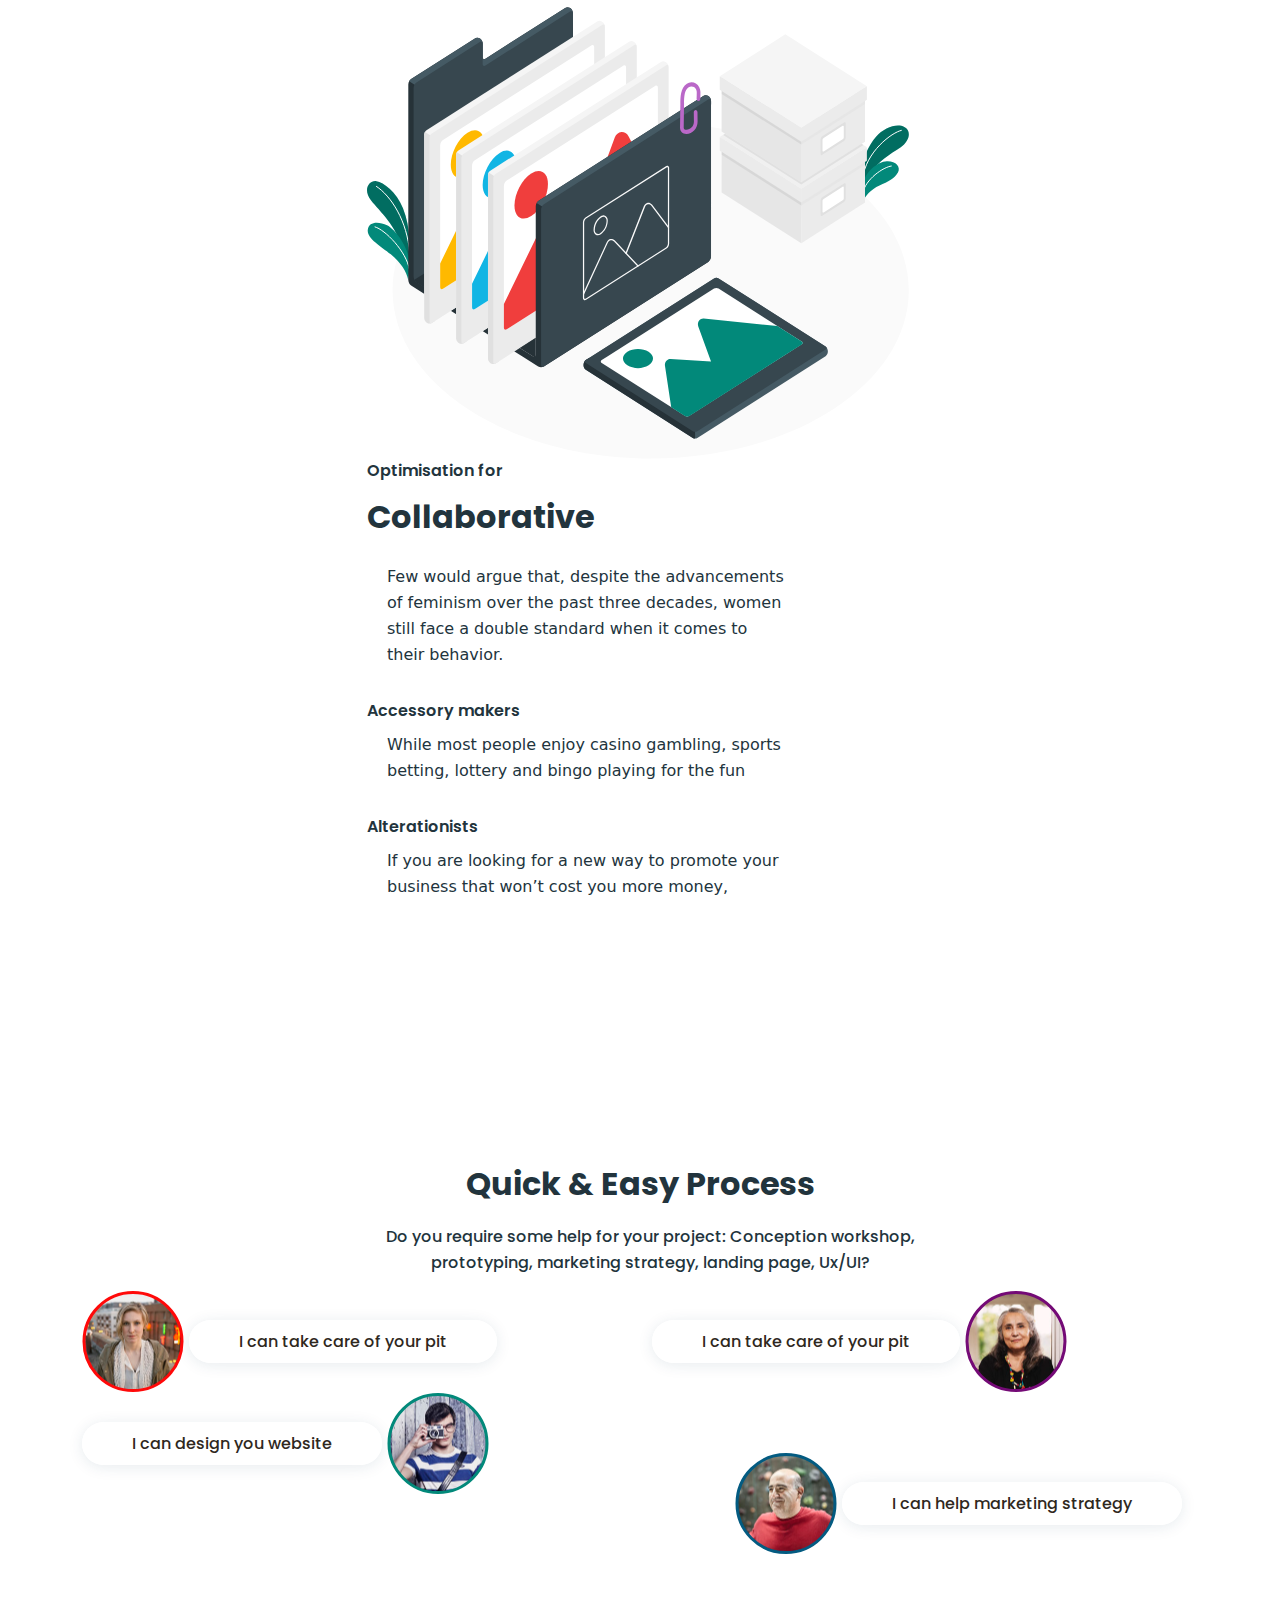
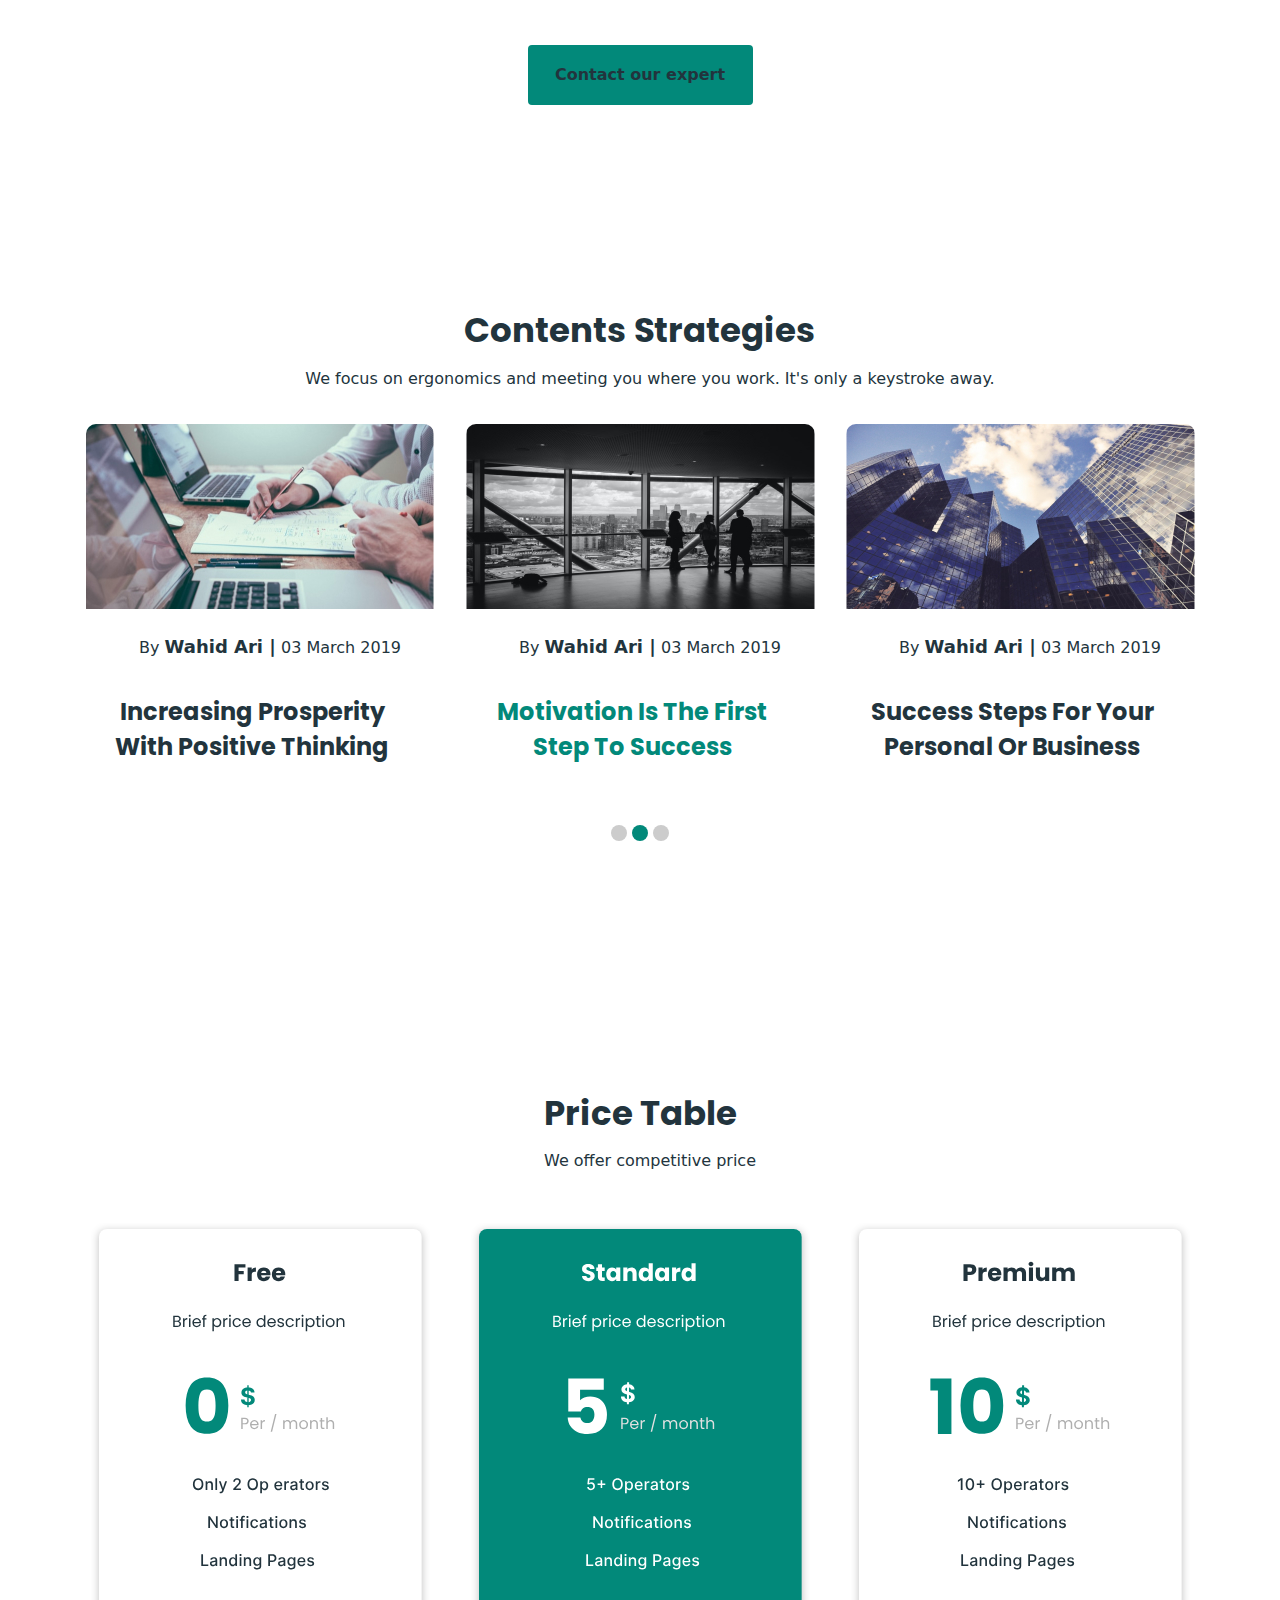
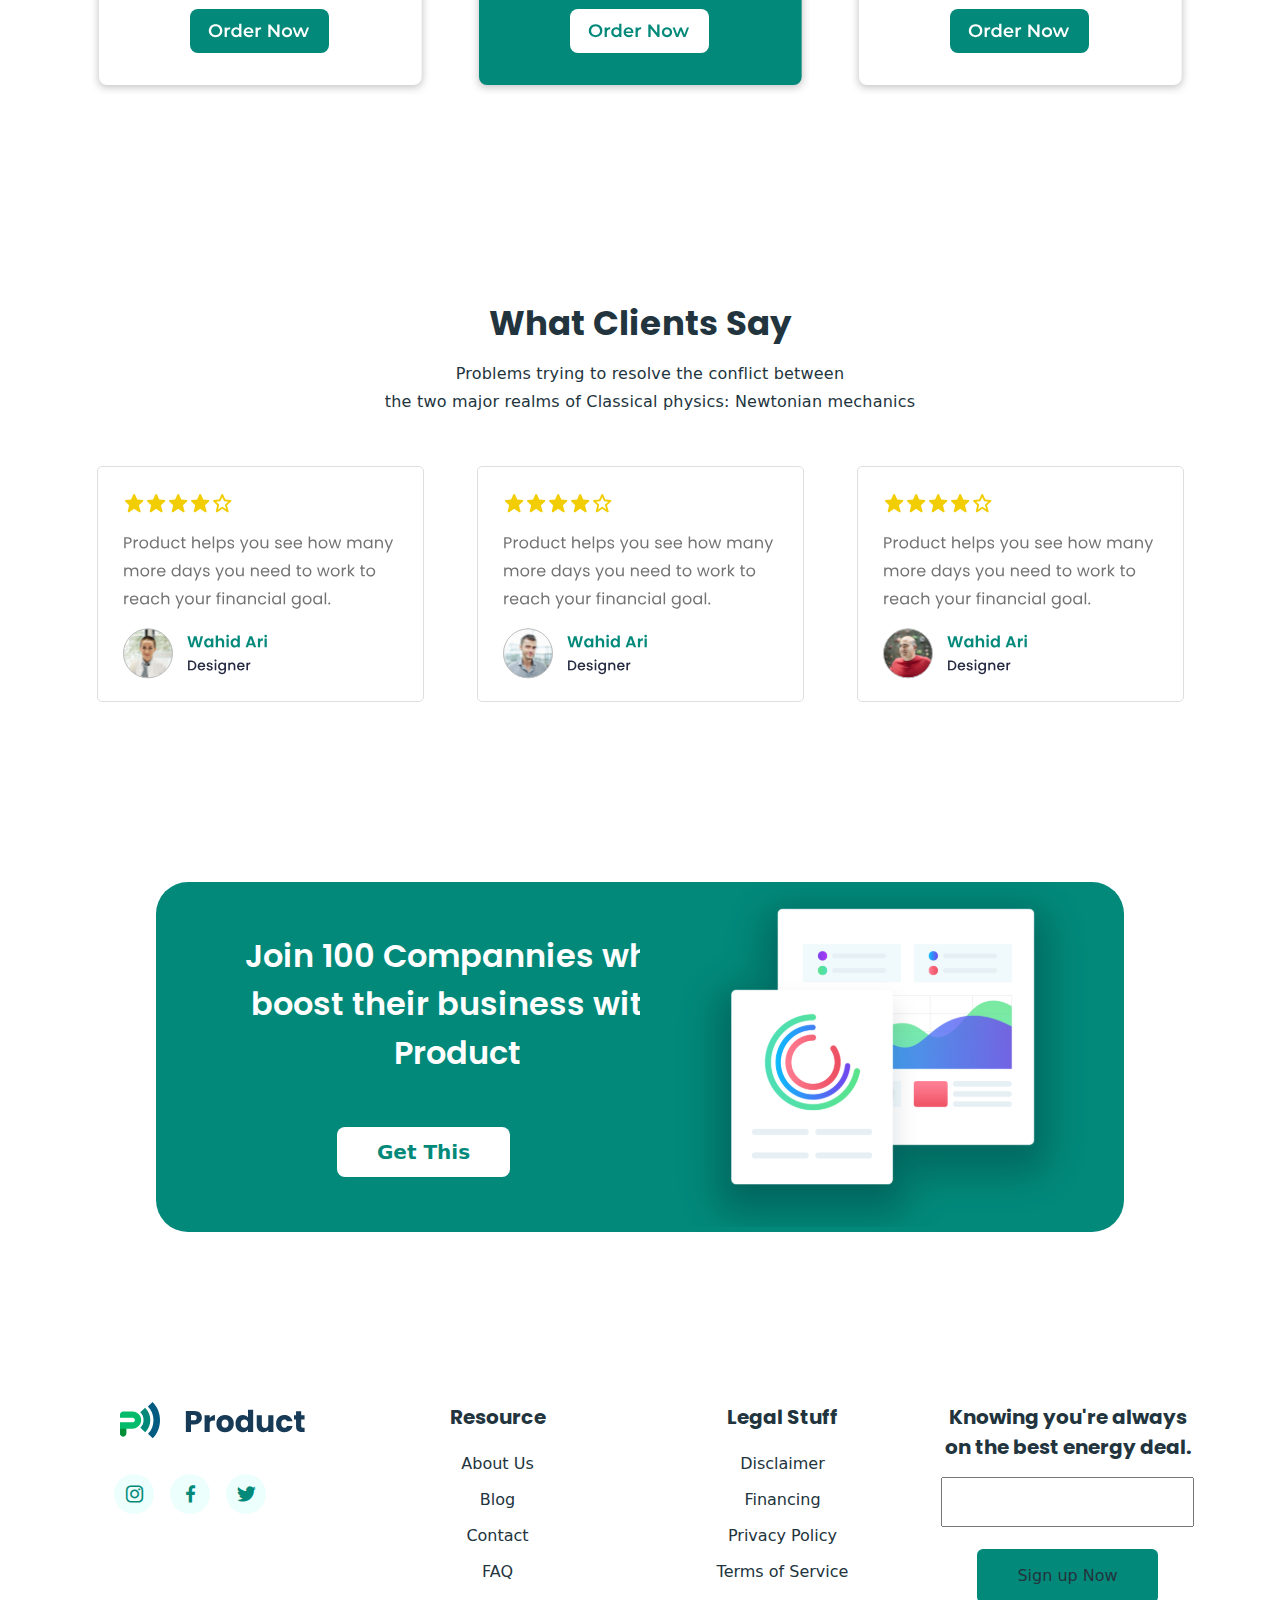
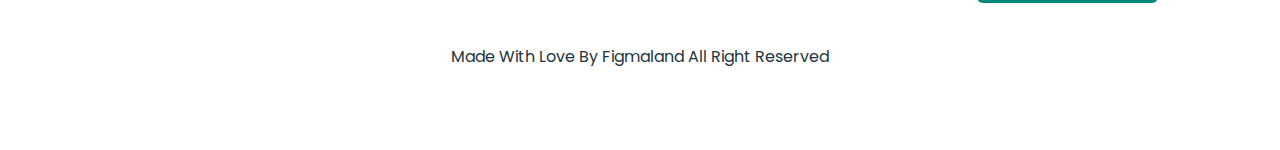
==== commit 15ca6d37: "media" ====
--- a/index.html
+++ b/index.html
@@ -48,7 +48,7 @@
    <section id="site-hero">
       <div class="container">
          <div class="row align-items-center">
-            <div class="hero-info col-xs-12 col-sm-12 col-md-12 col-lg-6 col-sl-6">
+            <div class="hero-info col-xs-12 col-sm-12 col-md-9 col-lg-6 col-sl-6">
                <h1>Work at the speed
                   of thought</h1>
                <p>Tools, tutorials, design and innovation experts, all in one place! The most intuitive way to imagine
@@ -60,7 +60,7 @@
                   <a class="border-bot" href="#">Watch the Video</a>
                </div>
             </div>
-            <div class="hero-image  col-xs-12 col-sm-12 col-md-12 col-lg-6 col-sl-6">
+            <div class="hero-image  col-xs-12 col-sm-12 col-md-9 col-lg-6 col-sl-6">
                <img src="imgs/amico.svg" alt="img">
             </div>
          </div>
@@ -69,30 +69,32 @@
    <!-- the end hero -->
 
 
+
+
    <section id="sports">
       <div class="container">
-         <h2 class="heading-title">Product was Built Specifically <br>
+         <h2 class="heading-title ">Product was Built Specifically <br class="br-sm-none">
             for You</h2>
          <div class="row">
-            <div class="sports col-xs-12 col-sm-12 col-md-6 col-lg-3 text-md-center">
+            <div class="sports col-xs-12 col-sm-6 col-md-6 col-lg-3 text-md-center">
                <img src="imgs/rirsticon.svg" alt="icon">
                <h4>First click tests</h4>
                <p>While most people enjoy casino gambling,</p>
             </div>
 
-            <div class="sports col-xs-12 col-sm-12 col-md-6 col-lg-3 text-md-center">
+            <div class="sports col-xs-12 col-sm-6 col-md-6 col-lg-3 text-md-center">
                <img src="imgs/icondesign.svg" alt="icon">
                <h4>Design surveys</h4>
                <p>Sports betting, lottery and bingo playing for the fun</p>
             </div>
 
-            <div class="sports col-xs-12 col-sm-12 col-md-6 col-lg-3 text-md-center">
+            <div class="sports col-xs-12 col-sm-6 col-md-6 col-lg-3 text-md-center">
                <img src="imgs/iconpreference.svg" alt="icon">
                <h4>Preference tests</h4>
                <p>The Myspace page defines the individual.</p>
             </div>
 
-            <div class="sports col-xs-12 col-sm-12 col-md-6 col-lg-3 text-md-center">
+            <div class="sports col-xs-12 col-sm-6 col-md-6 col-lg-3 text-md-center">
                <img src="imgs/iconfive.svg" alt="icon">
                <h4>Five second tests</h4>
                <p>Personal choices and the overall personality of the person.</p>
@@ -109,22 +111,23 @@
          <div class="container">
             <h4>Effortless Validation for</h4>
             <h2>Management</h2>
-            <div class="row align-items-center">
-               <div class="makers-content col-xs-12 col-sm-12 col-md-12 col-lg-6 col-xl-6">
+            <div class="row align-items-center flex-md-column-reverse">
+               <div class="makers-content col-xs-12 col-sm-12 col-md-8 col-lg-6 col-xl-6">
                   <h3>Accessory makers</h3>
                   <p>While most people enjoy casino gambling, sports betting, lottery and bingo playing for the fun</p>
 
                   <h3 class="managa-title">Alterationists</h3>
                   <p>If you are looking for a new way to promote your business that won’t cost you more money,</p>
                </div>
-               <div class="makers-image  col-xs-12 col-sm-12 col-md-12 col-lg-6 col-xl-6">
-                  <img src="imgs/amico2.svg" alt="">
+               <div class="makers-image col-xs-12 col-sm-12 col-md-10 col-lg-6 col-xl-6">
+                  <img src="imgs/amico2.svg" alt="img">
                </div>
             </div>
          </div>
       </section>
       <!-- the management -->
 
+      
       <!-- customer-support -->
       <section id="support">
          <div class="container">
@@ -163,7 +166,7 @@
       <!-- COLLA-ALBOM -->
       <section id="albom">
          <div class="container">
-            <div class="row align-items-center">
+            <div class="row align-items-center  flex-md-column-reverse">
                <div class="albom-info col-xs-12 col-sm-12 col-md-12 col-lg-6 col-xl-6">
                   <h4>Optimisation for</h4>
                   <h2>Collaborative</h2>
@@ -180,7 +183,7 @@
                      <p>If you are looking for a new way to promote your business that won’t cost you more money,</p>
                   </div>
                </div>
-               <div class="col-xs-12 col-sm-12 col-md-12 col-lg-6 col-xl-6">
+               <div class="albom-img col-xs-12 col-sm-12 col-md-12 col-lg-6 col-xl-6">
                   <img src="imgs/amico4.svg" alt="img">
                </div>
             </div>
@@ -194,25 +197,25 @@
          <div class="container">
             <div class="process-info">
                <h2>Quick & Easy Process</h2>
-               <p>Do you require some help for your project: Conception workshop, <br>
+               <p>Do you require some help for your project: Conception workshop, <br class="br-none">
                   prototyping, marketing strategy, landing page, Ux/UI?</p>
             </div>
             <div class="row">
-               <div class="wokers-img col-xs-12 col-sm-12 col-md-12 col-lg-6 col-xl-6">
+               <div class="wokers-img bottom col-xs-12 col-sm-12 col-md-12 col-lg-6 col-xl-6">
                   <img src="imgs/woman.svg" alt="img">
-                  <span>I can take care of your pitch</span>
-               </div>
-               <div class="wokers-img col-xs-12 col-sm-12 col-md-12 col-lg-6 col-xl-6">
-                  <span>I can take care of your pitch</span>
+                  <span>I can take care of your pit</span>
+               </div>
+               <div class="wokers-img right-bottom col-xs-12 col-sm-12 col-md-8 col-lg-6 col-xl-6">
+                  <span>I can take care of your pit</span>
                   <img src="imgs/oldvoman.svg" alt="img">
                </div>
             </div>
             <div class="row">
-               <div class="wokers-img wokers-top col-xs-12 col-sm-12 col-md-12 col-lg-6 col-xl-7">
+               <div class="wokers-img right col-xs-12 col-sm-12 col-md-12 col-lg-6 col-xl-7">
                   <span>I can design you website</span>
                   <img src="imgs/boy.svg" alt="img">
                </div>
-               <div class="wokers-img wokers-top col-xs-12 col-sm-12 col-md-12 col-lg-6 col-xl-5">
+               <div class="wokers-img btn-bottom wokers-top col-xs-12 col-sm-12 col-md-12 col-lg-6 col-xl-5">
                   <img src="imgs/man.svg" alt="img">
                   <span>I can help marketing strategy</span>
                </div>
@@ -225,7 +228,7 @@
 
 
       <!-- building -->
-      <section id="building">
+      <section id="building" class="text-center">
          <div class="container">
             <h2>Contents Strategies</h2>
             <p>We focus on ergonomics and meeting you where you work. It's only a keystroke away.</p>
@@ -233,7 +236,7 @@
                <div class="strategies-content col-xs-12 col-sm-12 col-md-6 col-lg-4 col-xl-4">
                   <img src="imgs/macbook.jpg" alt="img">
                   <p>By <span>Wahid Ari |</span> 03 March 2019</p>
-                  <h3>Increasing Prosperity With Positive Thinking</h3>
+                  <h3 class="text-sm-center">Increasing Prosperity With Positive Thinking</h3>
                </div>
 
                <div class="strategies-content col-xs-12 col-sm-12 col-md-6 col-lg-4 col-xl-4">
@@ -242,7 +245,7 @@
                   <h3 class="grenn">Motivation Is The First Step To Success</h3>
                </div>
 
-               <div class="strategies-content col-xs-12 col-sm-12 col-md col-lg-4 col-xl-4">
+               <div class="strategies-content col-xs-12 col-sm-12 col-md-6 col-lg-4 col-xl-4">
                   <img src="imgs/building.jpg" alt="img">
                   <p>By <span>Wahid Ari |</span> 03 March 2019</p>
                   <h3>Success Steps For Your Personal Or Business</h3>
@@ -274,30 +277,32 @@
       </section>
       <!-- THE END RATES -->
 
+
+
       <!-- START CLIENTS -->
       <section id="clients">
          <div class="container">
             <h1>What Clients Say</h1>
             <p>Problems trying to resolve the conflict between <br>
                the two major realms of Classical physics: Newtonian mechanics</p>
-               <div class="row">
-                  <div class="col-xs-12 col-sm-12 col-md-6 col-lg-4 col-xl-4"><img src="imgs/wahid.svg" alt="img"></div>
-                  <div class="col-xs-12 col-sm-12 col-md-6 col-lg-4 col-xl-4"><img src="imgs/alim.svg" alt="img"></div>
-                  <div class="col-xs-12 col-sm-12 col-md-6 col-lg-4 col-xl-4"><img src="imgs/people.svg" alt="img"></div>
-               </div>
+            <div class="row">
+               <div class="col-xs-12 col-sm-12 col-md-6 col-lg-4 col-xl-4"><img src="imgs/wahid.svg" alt="img"></div>
+               <div class="col-xs-12 col-sm-12 col-md-6 col-lg-4 col-xl-4"><img src="imgs/alim.svg" alt="img"></div>
+               <div class="col-xs-12 col-sm-12 col-md-6 col-lg-4 col-xl-4"><img src="imgs/people.svg" alt="img"></div>
+            </div>
          </div>
       </section>
       <!-- THE END CLIENTS -->
 
       <!-- START ANALIZ -->
-      <section id="analiz">
+      <section id="analiz" class="text-center">
          <div class="container">
             <div class="row square">
-               <div class="analiz-content col-6 col-xs-12 col-sm-12 col-md-12 col-lg-12 col-xl-6">
+               <div class="analiz-content col-xs-12 col-sm-12 col-md-12 col-lg-6 col-xl-6">
                   <h2>Join 100 Compannies who boost their business with Product</h2>
                   <button type="button">Get This</button>
                </div>
-               <div class="analiz-img col-6 col-xs-12 col-sm-12 col-md-12 col-lg-12 col-xl-6">
+               <div class="analiz-img col-xs-12 col-sm-12 col-md-12 col-lg-6 col-xl-6">
                   <img src="imgs/screen.svg" alt="img">
                </div>
             </div>
@@ -305,6 +310,57 @@
       </section>
       <!-- THE END ANALIZ -->
    </main>
+   <!-- THE END MAIN -->
+
+   <!-- START FOOTER -->
+   <footer id="footer" class="text-center">
+      <div class="container">
+         <div class="row">
+            <div class="logo-link col-xs-12 col-sm-5 col-md-5 col-lg-3 col-xl-3">
+               <img class="right" src="imgs/logo.svg" alt="logo">
+               <img src="imgs/logotext.svg" alt="logo">
+               <ul class="footer-link">
+                  <li class="footer-item"><i class="bx bxl-instagram"></i></li>
+                  <li class="footer-item"><i class="bx bxl-facebook"></i></li>
+                  <li class="footer-item"><i class="bx bxl-twitter"></i></li>
+               </ul>
+            </div>
+
+
+
+            <ul class="site-info col-xs-12 col-sm-7 col-md-7 col-lg-3 col-xl-3">
+               <li>
+                  <h4>Resource</h4>
+               </li>
+               <li>About Us</li>
+               <li>Blog</li>
+               <li>Contact</li>
+               <li>FAQ</li>
+            </ul>
+
+
+
+
+            <ul class="site-info col-xs-12 col-sm-5 col-md-5 col-lg-3 col-xl-3">
+               <li>
+                  <h4>Legal Stuff</h4>
+               </li>
+               <li>Disclaimer</li>
+               <li>Financing</li>
+               <li>Privacy Policy</li>
+               <li>Terms of Service</li>
+            </ul>
+
+            <div class="last-content col-xs-12 col-sm-7 col-md-7 col-lg-3 col-xl-3">
+               <h3>Knowing you're always on the best energy deal.</h3>
+               <textarea class="display-xs-none" name="fayl" id="" cols="29" rows="2"></textarea>
+               <button class="btn">Sign up Now</button>
+            </div>
+         </div>
+         <h5 class="footer-title text-center">Made With Love By Figmaland All Right Reserved</h5>
+      </div>
+   </footer>
+   <!-- THE END FOOTER -->
    <script src="script.js"></script>
 </body>
 
--- a/style/style.css
+++ b/style/style.css
@@ -212,9 +212,6 @@
 }
 
 /* management */
-#managament {
-
-}
 #managament h4 {
    font-family: 'Poppins';
    font-style: normal;
@@ -567,19 +564,175 @@
 }
 
 
-
-
-
-
-
-
-
-
-
-
+/* START FOOTER */
+#footer {
+   padding: 70px 0;
+}
+
+#footer .logo-link img {
+   margin-bottom: 35px;
+}
+#footer .logo-link img.right {
+   margin-right: 20px;
+}
+#footer .footer-link {
+   display: flex;
+   align-items: center;
+   justify-content: flex-start;
+   column-gap: 16px;
+}
+
+#footer .footer-link .footer-item i {
+   width: 40px;
+   height: 40px;
+   font-size: 23px;
+   text-align: center;
+   line-height: 40px;
+   background: #EDFFFC;
+   color: #02897A;
+   border-radius: 50%;
+}
+
+#footer .site-info h4 {
+   font-style: normal;
+   font-weight: 700;
+   font-size: 20px;
+   line-height: 30px;
+   color:var(--text-color);
+}
+
+#footer ul li {
+   margin-bottom: 12px;
+   color:var(--text-color);
+}
+
+
+#footer .last-content h3 {
+   margin-bottom: 15px;
+   font-weight: 700;
+   font-size: 20px;
+   line-height: 30px;
+   color:var(--text-color);
+}
+
+#footer .last-content textarea {
+   resize: none;
+   outline: none;
+   margin-bottom: 15px;
+}
+#footer .last-content button {
+   color:var(--text-color);
+}
+
+#footer .footer-title {
+   padding-top: 30px;
+   text-align: center;
+   font-family: 'Poppins';
+   font-style: normal;
+   font-weight: 400;
+   font-size: 16px;
+   line-height: 30px;
+   color:var(--text-color);
+}
+/* THE END FOOTER */
+
+   /* MEDIA */
+@media only screen and (max-width: 1100px) {
+   .container {
+      width: 98%;
+      margin: 0 auto;
+   }
+
+   /* hero */
+   #site-hero .hero-image img {
+      width: 500px;
+      height: 410px;
+   }
+
+   /* SPORTS */
+   #sports {
+      padding: 150px 0;
+   }
+   #sports .heading-title { 
+      text-align: center;
+      font-weight: 700;
+      font-size: 32px;
+      line-height: 48px;
+      margin-bottom: 70px;
+      color:var(--text-color);
+   }
+   #sports  .sports img {
+      margin-bottom: 30px;
+   }
+   #sports  .sports h4 {
+      font-family: 'Poppins';
+      font-style: normal;
+      font-weight: 600;
+      font-size: 22px;
+      line-height: 33px;
+      color:var(--text-color);
+      margin-bottom: 15px;
+   }
+   #sports  .sports p {
+      width: 200px;
+   }
+
+    /* managament */
+   #managament .makers-image img {
+     width: 500px;
+     height: 390px;
+   }
+
+
+   /* customer-support */
+   #support .support-img img {
+      width: 500px;
+      height: 490px;*/
+   }
+   #support .orange-img p {
+      margin-left: 0;
+   }
+
+   /* COLLA-ALBOM */
+   #albom .albom-img img {
+      width: 460px;
+      height: 480px;
+   }
+   #albom .albom-info p {
+      margin-left: 0;
+   }
+
+   /* START CLIENTS */ 
+   #rates div > img {
+      width: 300px;
+      height: 450px;
+   }
+
+   /* START CLIENTS  */
+   #clients div > img {
+      width: 300px;
+      height: 230px;
+   }
+   
+   /* START ANALIZ */
+   #analiz .square {
+   width: 900px;
+   height: 350px;
+   margin: 0 auto;
+   background: #02897A;
+   border-radius: 32px;
+}
+
+}
+
+
+   /* MEDIA */
 @media only screen and (max-width: 992px) {
+   .container {
+      width: 98%;
+   }
    #header {
-      padding: 0;
+      padding: 25px 0 0 0;
    }
    .navbar-list.flex {
       display: block;
@@ -605,13 +758,1422 @@
       height: 100vh;
       background: #ccc;
       transition: all .5s ease;
-      overflow: hidden;
       z-index: 150;
    }
    .icon-menu i {
-   display: block;
-   outline: none;
-   font-size: 35px;
-   color: #173A56FF;
-}
+      display: block;
+      outline: none;
+      font-size: 35px;
+      color: #173A56FF;
+}
+
+
+   /* hero */
+   #site-hero {
+      padding: 30px 0 0 0;
+   }
+   #site-hero .row {
+      flex-direction: column-reverse;
+   }
+   #site-hero  .hero-info {
+      text-align: center;
+       margin-left: 100px;
+   }
+   #site-hero  .hero-info h1 {
+      margin-left: 40px;
+   }
+   #site-hero  .hero-info .hero-content {
+      margin-left: 70px;
+   }
+   .hero-image img {
+      width: 510px;
+      height: 480px;
+      margin-bottom: 50px;
+      margin-left: 30px;
+   }
+
+
+   /* SPORTS */
+   #sports {
+      margin: 0 auto;
+   }
+
+   #sports .row {
+      text-align: center;
+       margin: 0 auto;
+   }
+
+   #sports .sports p {
+      margin-left: 60px;
+   }
+
+   /* managament */
+   #managament .makers-image {
+     margin-bottom: 50px;
+   }
+   #managament h2 {
+      margin-bottom: 25px;
+   }
+   #managament .makers-content p {
+      margin-left: 0;
+   }
+   #managament .makers-image img {
+     width: 550px;
+     height: 450px;
+   }
+
+
+
+      /* customer-support */
+   #support .support-img img {
+      width: 500px;
+      height: 450px;*/
+   }
+   #support .orange-img p {
+      margin-left: 0;
+   }
+   #support .support-img {
+      margin-bottom: 50px;
+   }
+
+
+   /* COLLA-ALBOM */
+   #albom .albom-img img {
+      width: 550px;
+      height: 450px;
+      margin-bottom: 50px;
+   }
+   #albom .albom-info p {
+      margin-left: 0;
+   }
+
+
+   /* worers */
+   #wokers .right-bottom {
+      margin-left: 290px;
+      margin-bottom: 50px;
+   }
+   #wokers .right {
+      margin-left: 220px;
+   }
+
+.wokers-img.wokers-top  {
+   padding: 0px 0;
+   margin-bottom: 60px;
+}
+
+   /* ANALIZ */
+#analiz {
+   padding: 90px 0;
+   text-align :center;
+}
+
+#analiz .square {
+   width: 600px;
+   height: 900px;
+   background: #02897A;
+   border-radius: 32px;
+}
+
+#analiz .analiz-content {
+    padding: 0px 0 0 0px;
+    padding-top: 50px;
+}
+
+   #analiz .analiz-content h2 {
+   width: 600px;
+   margin-bottom: 50px;
+   }
+
+   #analiz .analiz-content button {
+      padding: 15px 80px;
+      border: none;
+   }
+   #analiz .analiz-img img {
+      width: 610px;
+      height: 640px;
+   }
+   /* FOOTER */
+   #footer .logo-link img {
+      margin-bottom: 40px;
+   }
+   #footer .footer-link {
+      margin-left: 30px;
+   }
+}
+
+
+
+
+   /* MEDIA-TWO */
+@media only screen and (max-width: 769px) {
+   .container {
+      width: 98%;
+   }
+   #header {
+      padding: 25px 0px;
+   }
+   .navbar-list.flex {
+      display: block;
+      width: fit-content;
+      z-index: 150;
+      opacity: 0;
+   }
+   .navbar-list.active {
+      width: 40%;
+      height: 85vh;
+      opacity: 1;
+      z-index: 150;
+   }
+   .navbar .navbar-list .navbar-item {
+      padding: 20px 0 0;
+      text-align: center;
+      margin: 12px 35px 0 0;
+   }
+   .navbar-list {
+      position: absolute;
+      top: 60px;
+      right: 0;
+      height: 100vh;
+      background: #ccc;
+      transition: all .5s ease;
+      z-index: 150;
+   }
+   .icon-menu i {
+      display: block;
+      outline: none;
+      font-size: 35px;
+      color: #173A56FF;
+}
+
+
+   /* hero */
+   #site-hero .row {
+      flex-direction: column-reverse;
+   }
+   #site-hero  .hero-info {
+      text-align: center;
+       margin: 0 auto;
+       margin-left: 90px;
+   }
+   #site-hero  .hero-info h1 {
+      margin-left: 50px;
+   }
+   #site-hero  .hero-info .hero-content {
+      margin-left: 50px;
+   }
+   .hero-image img {
+      width: 450px;
+      height: 400px;
+      margin-bottom: 50px;
+      margin-left: 0px;
+   }
+
+
+   /* SPORTS */
+   #sports {
+      margin: 0 auto;
+   }
+
+   #sports .row {
+      text-align: center;
+       margin: 0 auto;
+   }
+
+   #sports .sports p {
+      margin-left: 60px;
+   }
+
+   /* managament */
+   #managament .makers-image {
+     margin-bottom: 50px;
+   }
+   #managament .makers-image img {
+      width: 500px;
+      height: 450px;
+
+   }
+   
+
+   /* customer-support */
+   #support .support-img {
+      margin-bottom: 50px;
+   }
+   #support .support-img img {
+      width: 500px;
+      height: 450px;
+   }
+
+
+   /* COLLA-ALBOM */
+   #albom .albom-img img {
+      margin-bottom: 40px;
+   }
+
+
+   /* worers */
+   #wokers .right-bottom {
+      margin-left: 195px;
+      margin-bottom: 30px;
+   }
+   #wokers .right {
+      margin-left: 150px;
+   }
+
+   .wokers-img.wokers-top  {
+   padding: 0px 0;
+   margin-bottom: 50px;
+}
+
+   .br-none {
+      display: none;
+   }
+
+
+   /* building */
+   .strategies-content h3, p {
+      margin-left: 0px;
+}
+   .strategies-content h3 {
+      margin-left: 20px;
+   }
+
+   /* START CLIENTS  */
+   #clients img {
+      margin-bottom: 25px;
+   }
+
+
+   /* ANALIZ */
+   #analiz {
+      padding: 90px 0;
+      text-align :center;
+}
+
+   #analiz .square {
+   width: 500px;
+   height: 820px;
+   background: #02897A;
+   border-radius: 32px;
+}
+
+#analiz .analiz-content {
+    padding: 0px 0 0 0px;
+    padding-top: 50px;
+}
+
+   #analiz .analiz-content h2 {
+   width: 495px;
+   margin-bottom: 40px;
+   }
+
+   #analiz .analiz-content button {
+      padding: 15px 80px;
+      border: none;
+   }
+   #analiz .analiz-img img {
+      width: 500px;
+      height: 400px;
+   }
+
+
+   /* START FOOTER */
+   #footer {
+      padding: 70px 0;
+   }
+
+  /* FOOTER */
+   #footer .logo-link img {
+      margin-bottom: 50px;
+   }
+   #footer .footer-link {
+      margin-left: 30px;
+   }
+   #footer .last-content h3 {
+      width: 300px;
+      margin-left: 50px;
+
+   }
+   /* THE END FOOTER */
+}
+
+
+
+
+
+   /* MEDIA-THREE */
+@media only screen and (max-width: 576px) {
+   .container {
+      width: 98%;
+      margin: 0 auto;
+   }
+   #header {
+      padding: 20px 30px 20px 0;
+   }
+
+   .navbar-list.flex {
+      display: block;
+      width: fit-content;
+      z-index: 150;
+      opacity: 0;
+   }
+   .navbar-list.active {
+      width: 40%;
+      height: 85vh;
+      opacity: 1;
+      z-index: 150;
+   }
+   .navbar .navbar-list .navbar-item {
+      padding: 20px 0 0;
+      text-align: center;
+      margin: 12px 35px 0 0;
+   }
+   .navbar-list {
+      position: absolute;
+      top: 60px;
+      right: 0;
+      height: 100vh;
+      background: #ccc;
+      transition: all .5s ease;
+      z-index: 150;
+   }
+   .icon-menu i {
+      display: block;
+      outline: none;
+      font-size: 35px;
+      color: #173A56FF;
+}
+
+
+   /* hero */
+   #site-hero {
+      position: relative;
+      margin: 0 auto;
+   }
+  
+   #site-hero  .hero-info {
+      text-align: center;
+       margin: 0 auto;
+       margin-left: 50px;
+   }
+   #site-hero  .hero-info h1 {
+      margin-left: 40px;
+   }
+   #site-hero  .hero-info .hero-content {
+      margin-left: 40px;
+   }
+   .hero-image img {
+      width: 440px;
+      height: 380px;
+      margin-bottom: 50px;
+      margin-left: 0px;
+   }
+
+
+   /* SPORTS */
+   #sports {
+      margin: 0 auto;
+   }
+
+   #sports .row {
+      text-align: center;
+       margin: 0 auto;
+   }
+   #sports h2 {
+      width: 450px;
+      font-size: 20px;
+      margin-left: 40px;
+   }
+   #sports .sports p {
+      margin-left: 165px;
+   }
+   .br-sm-none {
+      display: none;
+   }
+   /* managament */
+   #managament .row {
+      flex-direction: column-reverse;
+   }
+
+   #managament .makers-image {
+     margin-bottom: 50px;
+   }
+   #managament .makers-image img {
+      width: 480px;
+      height: 380px;
+   }
+   
+
+   /* customer-support */
+   #support .support-img {
+      margin-bottom: 50px;
+   }
+   #support .support-img img {
+      width: 480px;
+      height: 400px;
+   }
+
+
+   /* COLLA-ALBOM */
+   #albom .row {
+      flex-direction: column-reverse;
+   }
+   #albom .albom-img img {
+      width: 480px;
+      height: 370px;
+      margin-bottom: 40px;
+   }
+
+
+   /* worers */
+   #wokers .right-bottom {
+      margin-left: 110px;
+      margin-bottom: 60px;
+   }
+   #wokers .right {
+      margin-left: 80px;
+   }
+
+   .wokers-img.wokers-top  {
+      padding: 0px 0;
+      margin-bottom: 50px;
+   }
+
+   .br-none {
+      display: none;
+   }
+
+
+   /* building */
+   #building {
+      padding: 0 0 100px 0;
+   }
+   #building p {
+      width: 380px;
+      margin-left: 78px;
+   }
+
+   .strategies-content h3, p {
+      margin-left: 0px;
+   }
+   .strategies-content h3 {
+      margin-left: 125px;
+   }
+
+   /* START CLIENTS  */
+   #clients img {
+      margin-bottom: 25px;
+   }
+
+   /* START RATES */ 
+   #rates {
+      padding: 0;
+   }
+   #rates div > img {
+      margin-bottom: 32px;
+   }
+
+
+   /* ANALIZ */
+   #analiz {
+      padding: 60px 0;
+      text-align :center;
+}
+
+   #analiz .square {
+   width: 450px;
+   height: 750px;
+   background: #02897A;
+   border-radius: 32px;
+}
+
+#analiz .analiz-content {
+    padding: 0px 0 0 0px;
+    padding-top: 50px;
+}
+
+   #analiz .analiz-content h2 {
+   width: 440px;
+   margin-bottom: 40px;
+   }
+
+   #analiz .analiz-content button {
+      padding: 15px 80px;
+      border: none;
+   }
+   #analiz .analiz-img img {
+      width: 450px;
+      height: 400px;
+   }
+
+
+   /* START FOOTER */
+   #footer {
+      padding: 70px 0;
+   }
+
+   #footer .logo-link img {
+      margin-bottom: 35px;
+   }
+   #footer .logo-link img.right {
+      margin-right: 20px;
+   }
+   #footer .footer-link {
+      display: flex;
+      align-items: center;
+      justify-content: flex-start;
+      column-gap: 16px;
+   }
+
+   #footer .footer-link .footer-item i {
+      width: 40px;
+      height: 40px;
+      font-size: 23px;
+      text-align: center;
+      line-height: 40px;
+      background: #EDFFFC;
+      color: #02897A;
+      border-radius: 50%;
+   }
+
+   #footer .footer-link {
+      margin-left: 165px;
+   }
+   #footer .site-info h4 {
+      font-style: normal;
+      font-weight: 700;
+      font-size: 20px;
+      line-height: 30px;
+      color:var(--text-color);
+   }
+
+   #footer ul li {
+      margin-bottom: 12px;
+      color:var(--text-color);
+   }
+
+
+   #footer .last-content h3 {
+      width: 300px;
+      margin-left: 120px;
+      margin-bottom: 25px;
+   }
+
+   #footer .display-xs-none {
+      display: none;
+   }
+   #footer .last-content button {
+      color:var(--text-color);
+   }
+
+   #footer .footer-title {
+      padding-top: 30px;
+      text-align: center;
+      font-family: 'Poppins';
+      font-style: normal;
+      font-weight: 400;
+      font-size: 16px;
+      line-height: 30px;
+      color:var(--text-color);
+   }
+   /* THE END FOOTER */
+}
+
+
+   /* MEDIA-510px */
+@media only screen and (max-width: 510px) {
+   .container {
+      width: 98%;
+   }
+   #header {
+      padding: 20px 30px 0 0;
+   }
+
+   .navbar-list.flex {
+      display: block;
+      width: fit-content;
+      z-index: 150;
+      opacity: 0;
+   }
+   .navbar-list.active {
+      width: 40%;
+      height: 85vh;
+      opacity: 1;
+      z-index: 150;
+   }
+   .navbar .navbar-list .navbar-item {
+      padding: 20px 0 0;
+      text-align: center;
+      margin: 12px 35px 0 0;
+   }
+   .navbar-list {
+      position: absolute;
+      top: 60px;
+      right: 0;
+      height: 100vh;
+      background: #ccc;
+      transition: all .5s ease;
+      z-index: 150;
+   }
+   .icon-menu i {
+      display: block;
+      outline: none;
+      font-size: 35px;
+      color: #173A56FF;
+}
+
+
+   /* hero */
+   #site-hero  .hero-info {
+      text-align: center;
+       margin: 0 auto;
+       margin-left: 0px;
+   }
+   #site-hero  .hero-info h1 {
+      margin-left: 60px;
+   }
+   #site-hero  .hero-info p {
+      width: 360px;
+      margin-left: 60px;
+   }
+   #site-hero  .hero-info .hero-content {
+      margin-left: 80px;
+   }
+   .hero-image img {
+      width: 250px;
+      height: 300px;
+      margin-bottom: 40px;
+      margin-left: 0px;
+   }
+
+
+   /* SPORTS */
+   #sports {
+      margin: 0 auto;
+   }
+
+   #sports .row {
+      text-align: center;
+       margin: 0 auto;
+   }
+   #sports h2 {
+      width: 450px;
+      font-size: 20px;
+      margin-left: 10px;
+   }
+   #sports .sports p {
+      margin-left: 125px;
+   }
+   .br-sm-none {
+      display: none;
+   }
+   /* managament */
+   #managament .makers-image {
+     margin-bottom: 50px;
+   }
+   #managament .makers-image img {
+      width: 450px;
+      height: 350px;
+   }
+   
+
+   /* customer-support */
+   #support .support-img {
+      margin-bottom: 60px;
+   }
+   #support .support-img img {
+      width: 450px;
+      height: 350px;
+   }
+
+
+   /* COLLA-ALBOM */
+   #albom .albom-img img {
+      width: 450px;
+      height: 350px;
+      margin-bottom: 40px;
+   }
+
+
+   /* worers */
+   #wokers .right-bottom {
+      margin-left: 50px;
+      margin-bottom: 60px;
+   }
+   #wokers .right {
+      margin-left: 30px;
+   }
+
+   .wokers-img.wokers-top  {
+      padding: 0px 0;
+      margin-bottom: 60px;
+   }
+
+   .br-none {
+      display: none;
+   }
+
+
+   /* building */
+   #building p {
+      width: 380px;
+      margin-left: 50px;
+   }
+
+   .strategies-content h3, p {
+      margin-left: 0px;
+   }
+   .strategies-content h3 {
+      margin-left: 90px;
+   }
+
+   /* ANALIZ */
+   #analiz {
+      padding: 60px 0;
+      text-align :center;
+}
+
+   #analiz .square {
+   width: 430px;
+   height: 720px;
+   background: #02897A;
+   border-radius: 32px;
+}
+
+#analiz .analiz-content {
+    padding: 0px 0 0 0px;
+    padding-top: 20px;
+}
+
+   #analiz .analiz-content h2 {
+      width: 400px;
+      margin-bottom: 20px;
+   }
+
+   #analiz .analiz-content button {
+      padding: 15px 80px;
+      border: none;
+   }
+   #analiz .analiz-img img {
+      width: 450px;
+      height: 400px;
+   }
+
+
+   /* START FOOTER */
+   #footer {
+      padding: 70px 0;
+   }
+
+   #footer .logo-link img {
+      margin-bottom: 35px;
+   }
+   #footer .logo-link img.right {
+      margin-right: 20px;
+   }
+   #footer .footer-link {
+      display: flex;
+      align-items: center;
+      justify-content: flex-start;
+      column-gap: 16px;
+   }
+
+   #footer .footer-link .footer-item i {
+      width: 40px;
+      height: 40px;
+      font-size: 23px;
+      text-align: center;
+      line-height: 40px;
+      background: #EDFFFC;
+      color: #02897A;
+      border-radius: 50%;
+   }
+
+   #footer .footer-link {
+      margin-left: 130px;
+   }
+   #footer .site-info h4 {
+      font-style: normal;
+      font-weight: 700;
+      font-size: 20px;
+      line-height: 30px;
+      color:var(--text-color);
+   }
+
+   #footer ul li {
+      margin-bottom: 12px;
+      color:var(--text-color);
+   }
+
+
+   #footer .last-content h3 {
+      width: 300px;
+      margin-left: 90px;
+      margin-bottom: 25px;
+   }
+
+   #footer .display-xs-none {
+      display: none;
+   }
+   #footer .last-content button {
+      color:var(--text-color);
+   }
+
+   #footer .footer-title {
+      padding-top: 30px;
+      text-align: center;
+      font-family: 'Poppins';
+      font-style: normal;
+      font-weight: 400;
+      font-size: 16px;
+      line-height: 30px;
+      color:var(--text-color);
+   }
+   /* THE END FOOTER */
+}
+
+
+   /* MEDIA-460px */
+@media only screen and (max-width: 460px) {
+   .container {
+      width: 98%;
+   }
+   #header {
+      padding: 20px 30px 0 0;
+   }
+
+   .navbar-list.flex {
+      display: block;
+      width: fit-content;
+      z-index: 150;
+      opacity: 0;
+   }
+   .navbar-list.active {
+      width: 40%;
+      height: 85vh;
+      opacity: 1;
+      z-index: 150;
+   }
+   .navbar .navbar-list .navbar-item {
+      padding: 20px 0 0;
+      text-align: center;
+      margin: 12px 35px 0 0;
+   }
+   .navbar-list {
+      position: absolute;
+      top: 60px;
+      right: 0;
+      height: 100vh;
+      background: #ccc;
+      transition: all .5s ease;
+      z-index: 150;
+   }
+   .icon-menu i {
+      display: block;
+      outline: none;
+      font-size: 35px;
+      color: #173A56FF;
+}
+
+
+   /* hero */
+   #site-hero  .hero-info {
+      text-align: center;
+       margin: 0 auto;
+       margin-left: 0px;
+   }
+   #site-hero  .hero-info h1 {
+      margin-left: 0px;
+   }
+   #site-hero  .hero-info p {
+      width: 340px;
+      margin-left: 0px;
+   }
+   #site-hero  .hero-info .hero-content {
+      margin-left: 0px;
+   }
+   #site-hero .hero-image img {
+      width: 430px;
+      height: 350px;
+      margin-bottom: 35px;
+      margin-left: 0px;
+   }
+
+
+   /* SPORTS */
+   #sports {
+      margin: 0 auto;
+   }
+
+   #sports .row {
+      text-align: center;
+       margin: 0 auto;
+   }
+   #sports h2 {
+      width: 450px;
+      font-size: 20px;
+      margin-left: 0px;
+   }
+   #sports .sports p {
+      margin-left: 100px;
+   }
+   .br-sm-none {
+      display: none;
+   }
+   /* managament */
+   #managament .makers-image {
+     margin-bottom: 50px;
+   }
+   #managament .makers-image img {
+      width: 400px;
+      height: 300px;
+   }
+   
+
+   /* customer-support */
+   #support .support-img {
+      margin-bottom: 60px;
+   }
+   #support .support-img img {
+      width: 400px;
+      height: 350px;
+   }
+
+
+   /* COLLA-ALBOM */
+   #albom .albom-img img {
+      width: 400px;
+      height: 350px;
+      margin-bottom: 40px;
+   }
+
+
+   /* worers */
+   #wokers .right-bottom {
+      margin-left: 0px;
+      margin-bottom: 60px;
+   }
+   #wokers .right {
+      margin-left: 0px;
+   }
+
+   .wokers-img.wokers-top  {
+      padding: 0px 0;
+      margin-bottom: 30px;
+   }
+   #wokers .process-info p {
+      margin-bottom: 50px;
+   }
+   #wokers .bottom {
+      margin-bottom: 30px;
+   }
+   #wokers .btn-bottom {
+      margin-bottom: 50px;
+   }
+   .br-none {
+      display: none;
+   }
+
+
+   /* building */
+   #building {
+      padding: 100px 0;
+   }
+   #building p {
+      width: 320px;
+      margin-left: 50px;
+   }
+
+   .strategies-content h3, p {
+      margin-left: 0px;
+   }
+   .strategies-content h3 {
+      margin-left: 60px;
+   }
+
+   /* ANALIZ */
+   #analiz {
+      padding: 30px 0;
+      text-align :center;
+}
+
+   #analiz .square {
+   width: 400px;
+   height: 680px;
+   background: #02897A;
+   border-radius: 32px;
+}
+
+#analiz .analiz-content {
+    padding: 0px 0 0 0px;
+    padding-top: 25px;
+}
+
+   #analiz .analiz-content h2 {
+      width: 400px;
+      margin-bottom: 20px;
+   }
+
+   #analiz .analiz-content button {
+      padding: 15px 80px;
+      border: none;
+   }
+   #analiz .analiz-img img {
+      width: 400px;
+      height: 450px;
+   }
+
+
+   /* START FOOTER */
+   #footer {
+      padding: 70px 0 0 0;
+   }
+
+   #footer .logo-link img {
+      margin-bottom: 35px;
+   }
+   #footer .logo-link img.right {
+      margin-right: 20px;
+   }
+   #footer .footer-link {
+      display: flex;
+      align-items: center;
+      justify-content: flex-start;
+      column-gap: 16px;
+   }
+
+   #footer .footer-link .footer-item i {
+      width: 40px;
+      height: 40px;
+      font-size: 23px;
+      text-align: center;
+      line-height: 40px;
+      background: #EDFFFC;
+      color: #02897A;
+      border-radius: 50%;
+   }
+
+   #footer .footer-link {
+      margin-left: 110px;
+   }
+   #footer .site-info h4 {
+      font-style: normal;
+      font-weight: 700;
+      font-size: 20px;
+      line-height: 30px;
+      color:var(--text-color);
+   }
+
+   #footer ul li {
+      margin-bottom: 12px;
+      color:var(--text-color);
+   }
+
+
+   #footer .last-content h3 {
+      width: 300px;
+      margin-left: 70px;
+      margin-bottom: 25px;
+   }
+
+   #footer .display-xs-none {
+      display: none;
+   }
+   #footer .last-content button {
+      color:var(--text-color);
+   }
+
+   #footer .footer-title {
+      padding-top: 30px;
+      text-align: center;
+      font-family: 'Poppins';
+      font-style: normal;
+      font-weight: 400;
+      font-size: 16px;
+      line-height: 30px;
+      color:var(--text-color);
+   }
+   /* THE END FOOTER */
+}
+
+
+
+
+
+
+
+
+
+   /* MEDIA-410px */
+@media only screen and (max-width: 410px) {
+   .container {
+      width: 98%;
+      margin: 0 auto;
+   }
+   #header {
+      padding: 20px 30px 40px 0;
+   }
+
+   .navbar-list.flex {
+      display: block;
+      width: fit-content;
+      z-index: 150;
+      opacity: 0;
+   }
+   .navbar-list.active {
+      width: 40%;
+      height: 85vh;
+      opacity: 1;
+      z-index: 150;
+   }
+   .navbar .navbar-list .navbar-item {
+      padding: 20px 0 0;
+      text-align: center;
+      margin: 12px 35px 0 0;
+   }
+   .navbar-list {
+      position: absolute;
+      top: 60px;
+      right: 0;
+      height: 100vh;
+      background: #ccc;
+      transition: all .5s ease;
+      z-index: 150;
+   }
+   .icon-menu i {
+      display: block;
+      outline: none;
+      font-size: 35px;
+      color: #173A56FF;
+}
+
+
+   /* hero */
+   #site-hero {
+      padding: 0;
+      position: relative;
+      margin: 0 auto;
+   }
+  
+   #site-hero  .hero-info {
+      text-align: center;
+       margin: 0 auto;
+       margin-left: 0px;
+   }
+   #site-hero  .hero-info h1 {
+      margin-left: 0px;
+      font-size: 30px;
+   }
+   #site-hero  .hero-info p {
+      margin-left: 20px;
+   }
+   #site-hero  .hero-info .hero-content {
+      margin-left: 20px;
+   }
+    #site-hero .hero-image img {
+      width: 340px;
+      height: 340px;
+      margin-bottom: 35px;
+      margin-left: 20px;
+   }
+
+
+   /* SPORTS */
+   #sports {
+      margin: 0 auto;
+   }
+
+   #sports .row {
+      text-align: center;
+       margin: 0 auto;
+   }
+   #sports h2 {
+      width: 380px;
+      font-size: 20px;
+      margin-left: 0px;
+   }
+   #sports .sports p {
+      margin-left: 80px;
+   }
+   .br-sm-none {
+      display: none;
+   }
+   /* managament */
+   #managament .makers-image {
+     margin-bottom: 50px;
+   }
+   #managament .makers-content p {
+      width: 360px;
+   }
+   #managament .makers-image img {
+      width: 380px;
+      height: 300px;
+   }
+   
+
+   /* customer-support */
+   #support .support-img {
+      margin-bottom: 60px;
+   }
+   #support .support-img img {
+      width: 400px;
+      height: 350px;
+   }
+
+
+   /* COLLA-ALBOM */
+   #albom .albom-img img {
+      width: 400px;
+      height: 350px;
+      margin-bottom: 40px;
+   }
+
+
+   /* worers */
+   #wokers .right-bottom {
+      margin-left: 50px;
+      margin-bottom: 60px;
+   }
+   #wokers .right {
+      margin-left: 0px;
+      margin-bottom: 30px;
+   }
+
+   .wokers-img.wokers-top  {
+      padding: 0px 0;
+      margin-bottom: 30px;
+   }
+   #wokers .process-info p {
+      margin-bottom: 50px;
+   }
+   #wokers .bottom {
+      margin-bottom: 30px;
+   }
+   #wokers .btn-bottom {
+      margin-bottom: 60px;
+   }
+   .br-none {
+      display: none;
+   }
+
+
+   /* building */
+   #building {
+      padding: 0;
+   }
+   #building p {
+      width: 320px;
+      margin-left: 20px;
+   }
+
+   .strategies-content h3, p {
+      margin-left: 0px;
+   }
+   .strategies-content h3 {
+      margin-left: 40px;
+   }
+
+   /* ANALIZ */
+   #analiz {
+      padding: 30px 0;
+      text-align :center;
+}
+
+   #analiz .square {
+   width: 360px;
+   height: 720px;
+   background: #02897A;
+   border-radius: 32px;
+}
+
+#analiz .analiz-content {
+    padding: 0px 0 0 0px;
+    padding-top: 20px;
+}
+
+   #analiz .analiz-content h2 {
+      width: 350px;
+      margin-bottom: 20px;
+   }
+
+   #analiz .analiz-content button {
+      padding: 15px 80px;
+      border: none;
+   }
+   #analiz .analiz-img img {
+      width: 350px;
+      height: 430px;
+   }
+
+
+   /* START FOOTER */
+   #footer {
+      padding: 70px 0 0 0;
+   }
+
+   #footer .logo-link img {
+      margin-bottom: 35px;
+   }
+   #footer .logo-link img.right {
+      margin-right: 20px;
+   }
+   #footer .footer-link {
+      display: flex;
+      align-items: center;
+      justify-content: flex-start;
+      column-gap: 16px;
+   }
+
+   #footer .footer-link .footer-item i {
+      width: 40px;
+      height: 40px;
+      font-size: 23px;
+      text-align: center;
+      line-height: 40px;
+      background: #EDFFFC;
+      color: #02897A;
+      border-radius: 50%;
+   }
+
+   #footer .footer-link {
+      margin-left: 80px;
+   }
+   #footer .site-info h4 {
+      font-style: normal;
+      font-weight: 700;
+      font-size: 20px;
+      line-height: 30px;
+      color:var(--text-color);
+   }
+
+   #footer ul li {
+      margin-bottom: 12px;
+      color:var(--text-color);
+   }
+
+
+   #footer .last-content h3 {
+      width: 300px;
+      margin-left: 40px;
+      margin-bottom: 25px;
+   }
+
+   #footer .display-xs-none {
+      display: none;
+   }
+   #footer .last-content button {
+      color:var(--text-color);
+   }
+
+   #footer .footer-title {
+      padding-top: 30px;
+      text-align: center;
+      font-family: 'Poppins';
+      font-style: normal;
+      font-weight: 400;
+      font-size: 16px;
+      line-height: 30px;
+      color:var(--text-color);
+   }
+   /* THE END FOOTER */
 }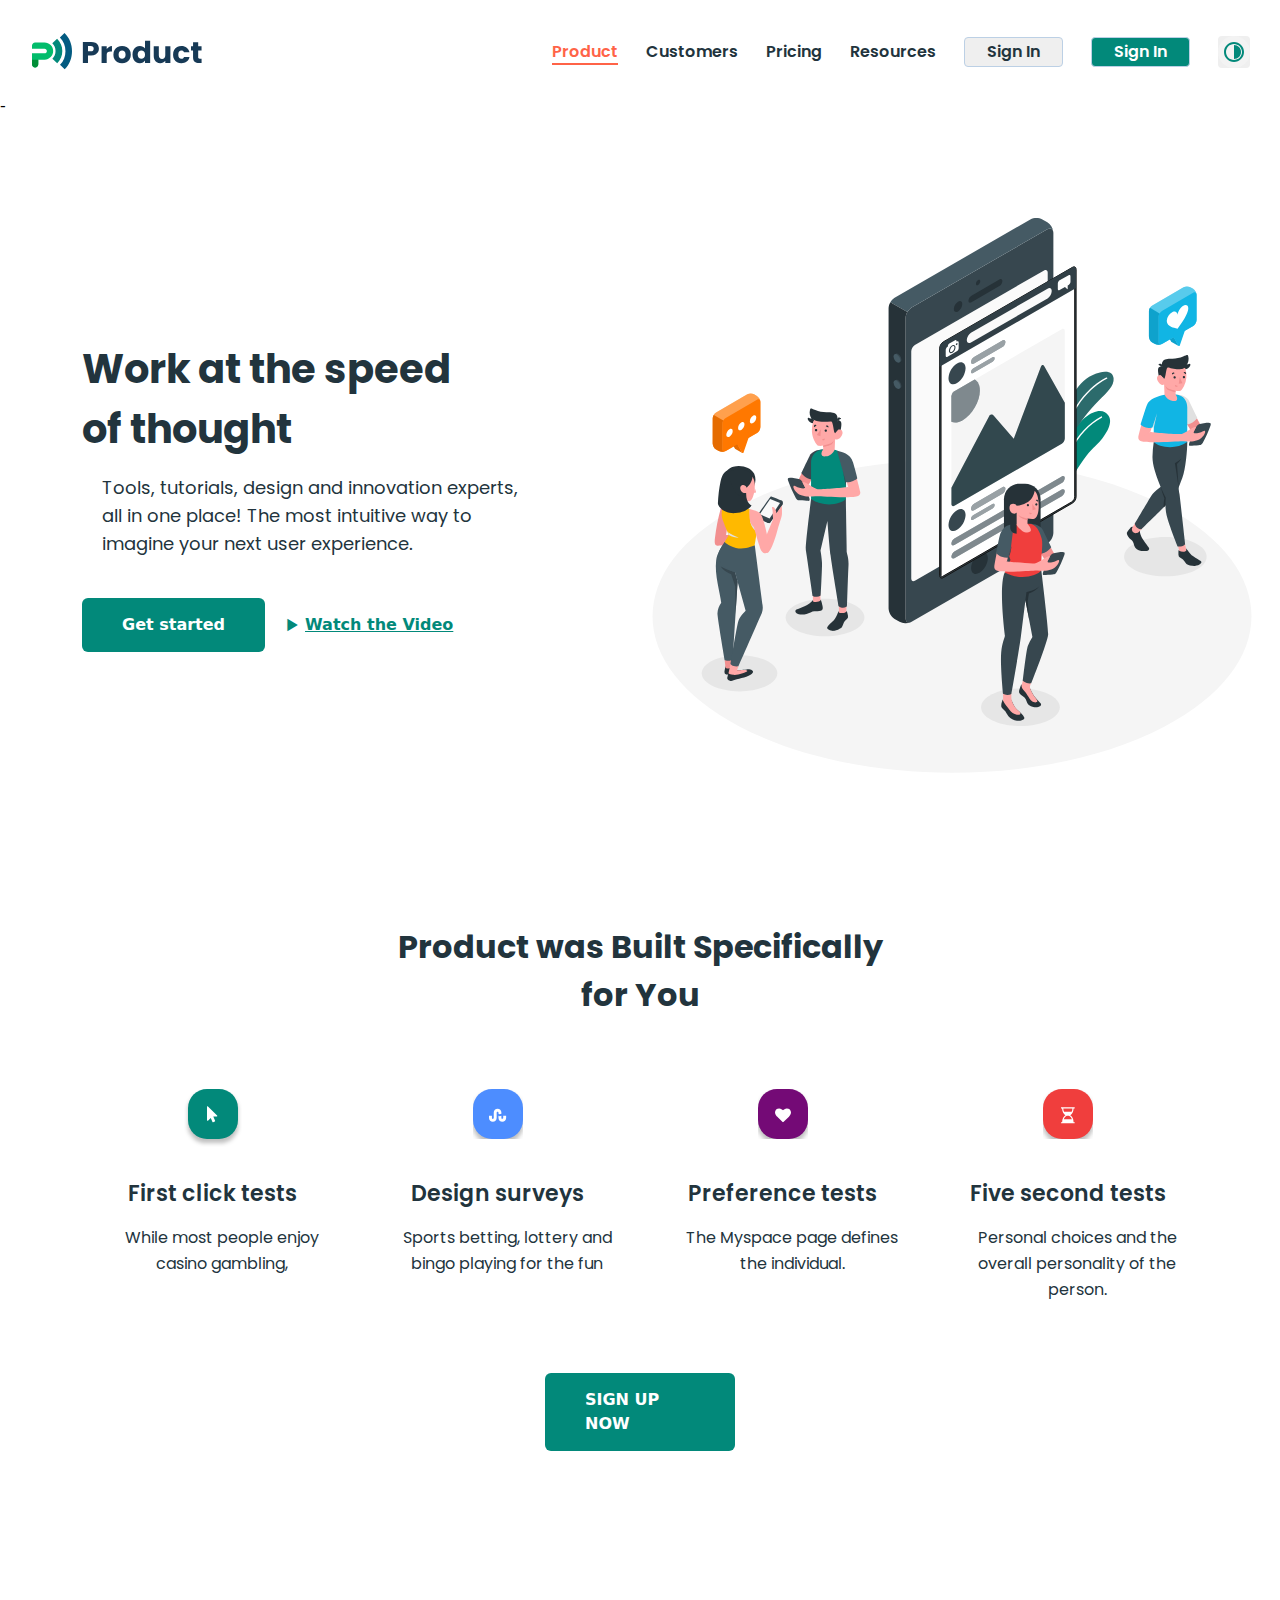
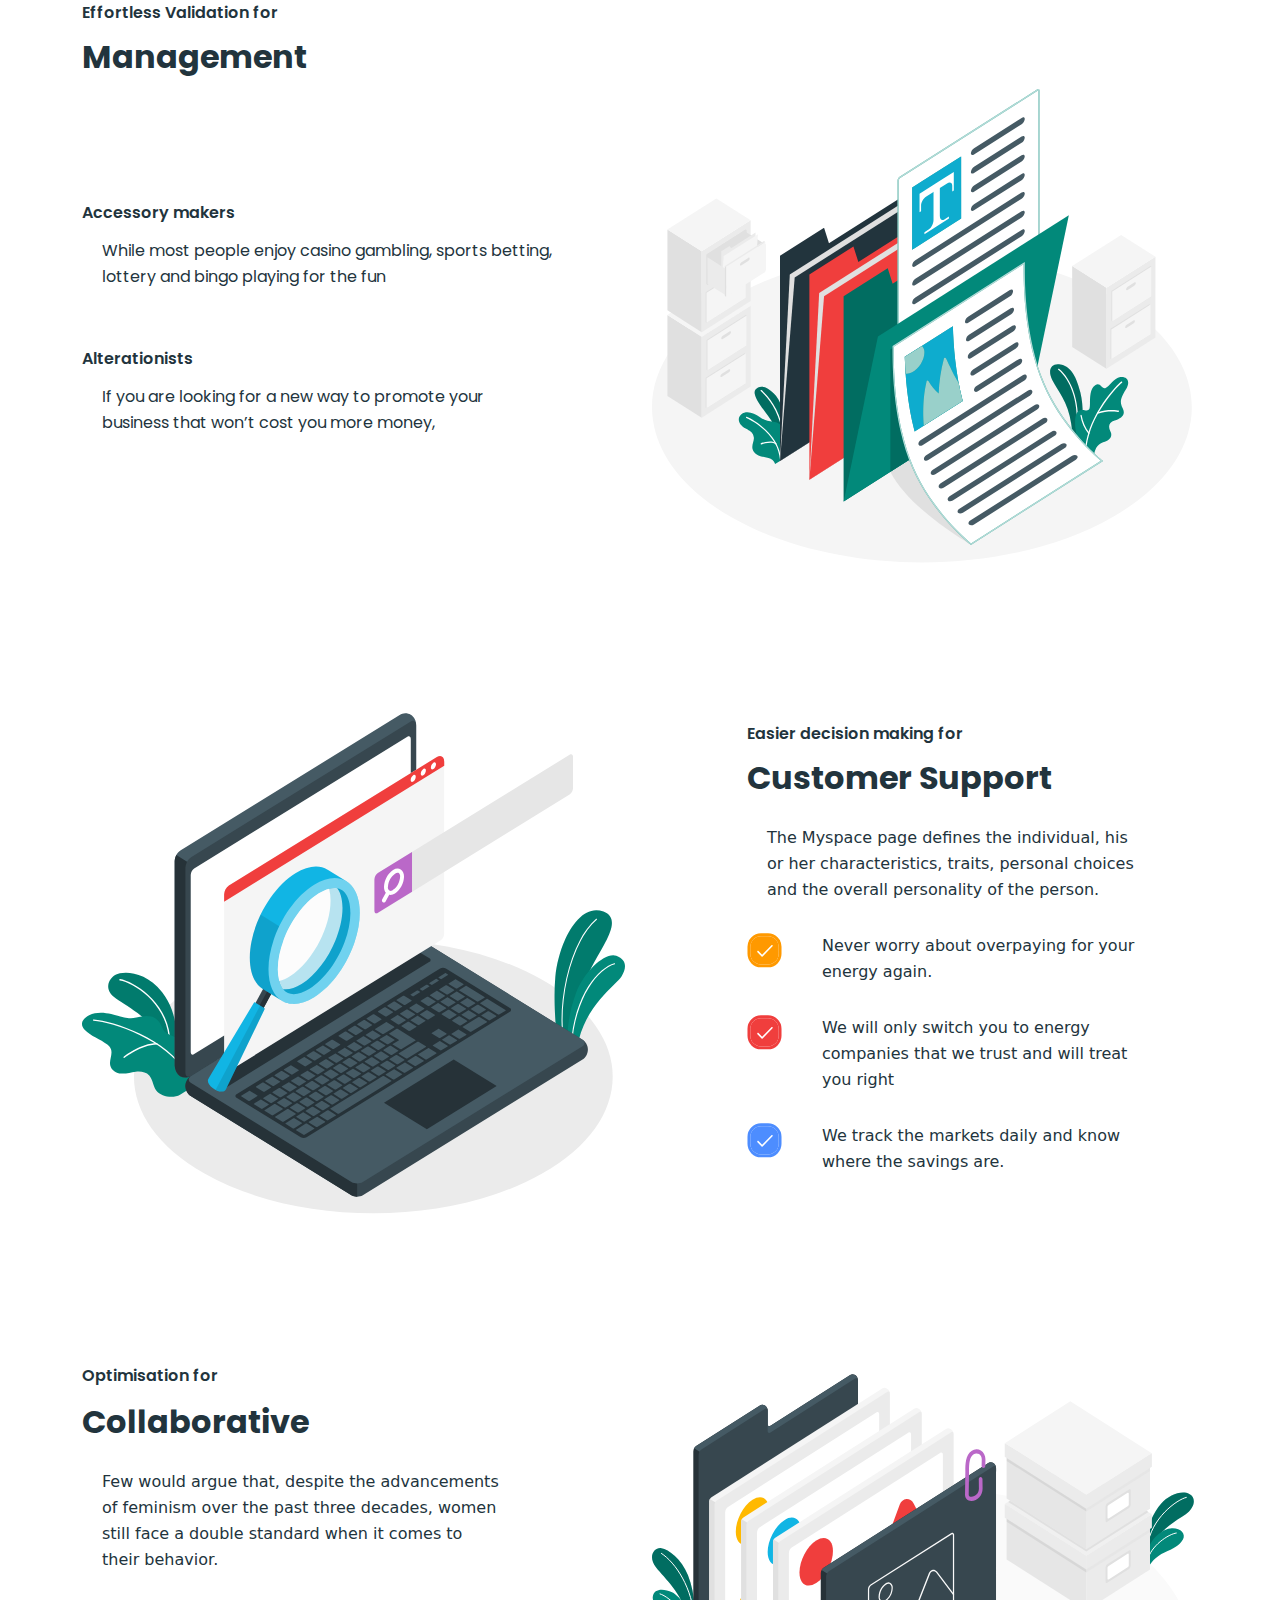
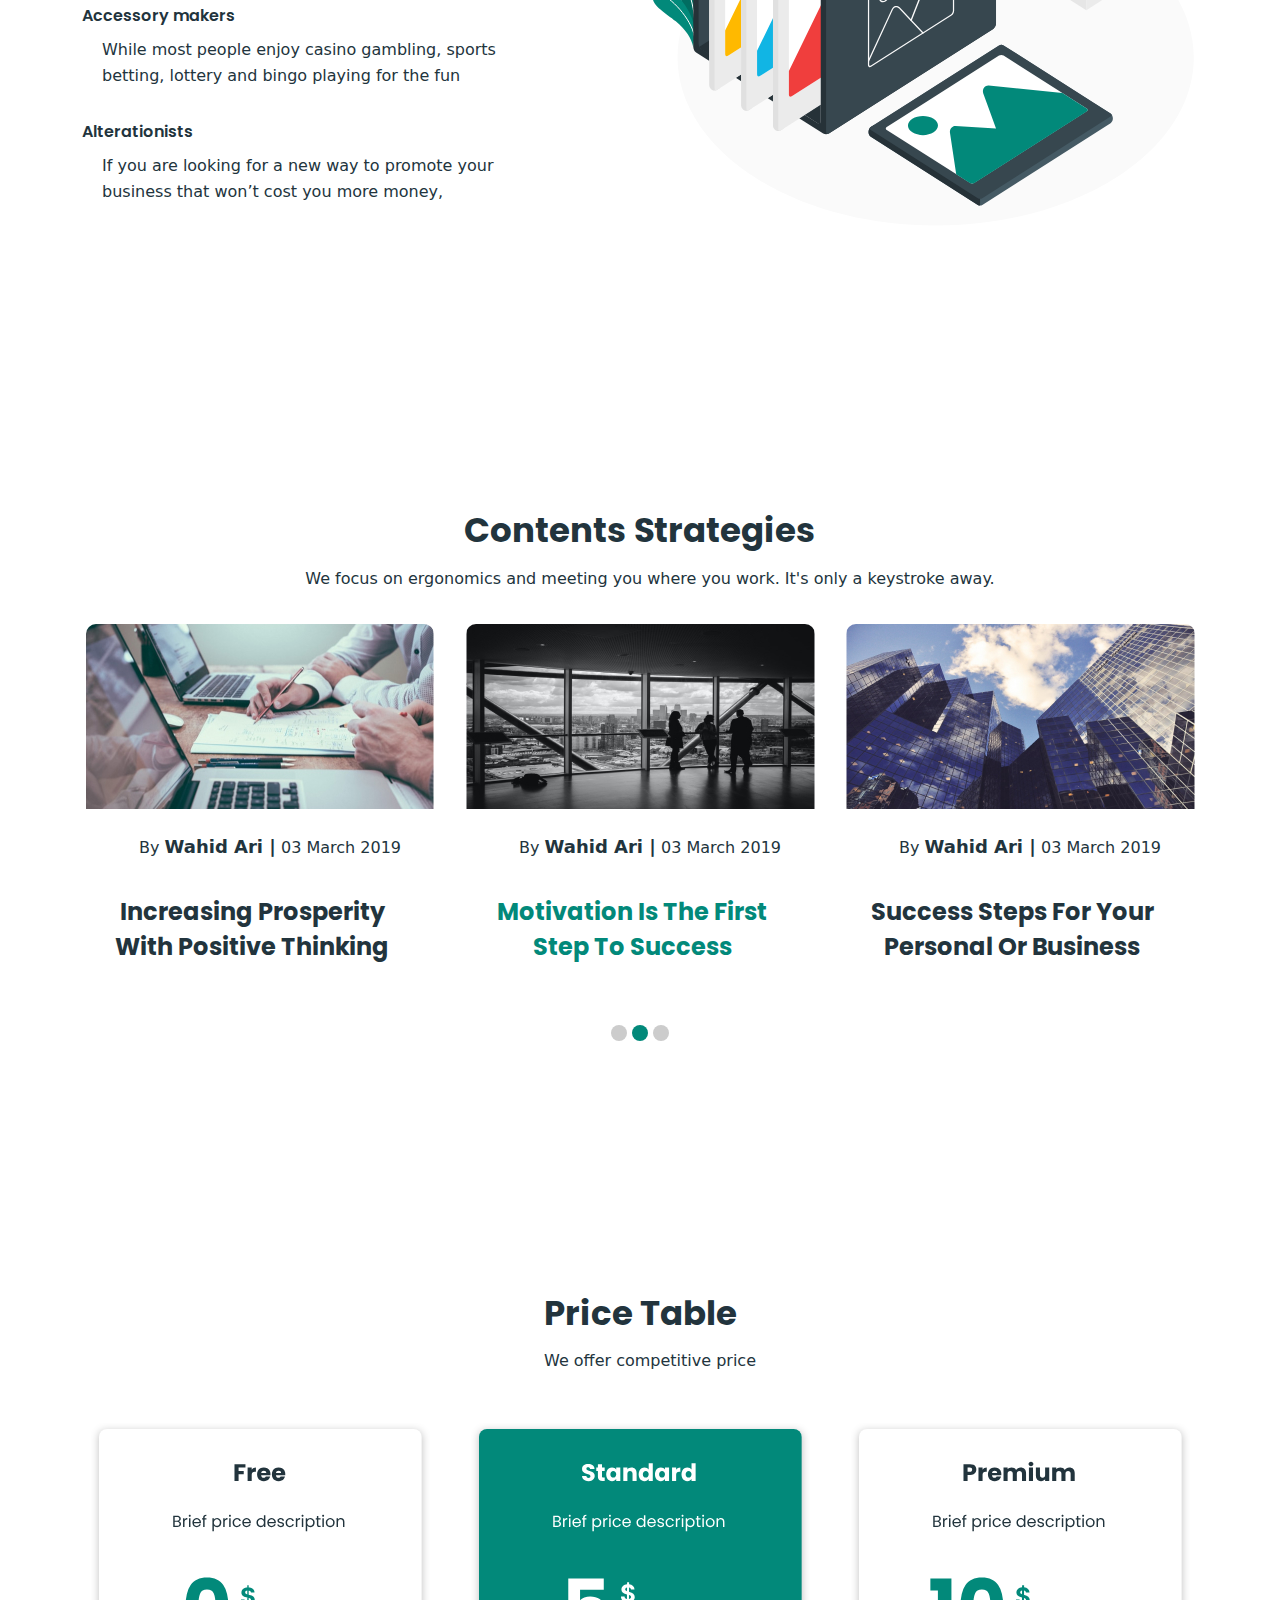
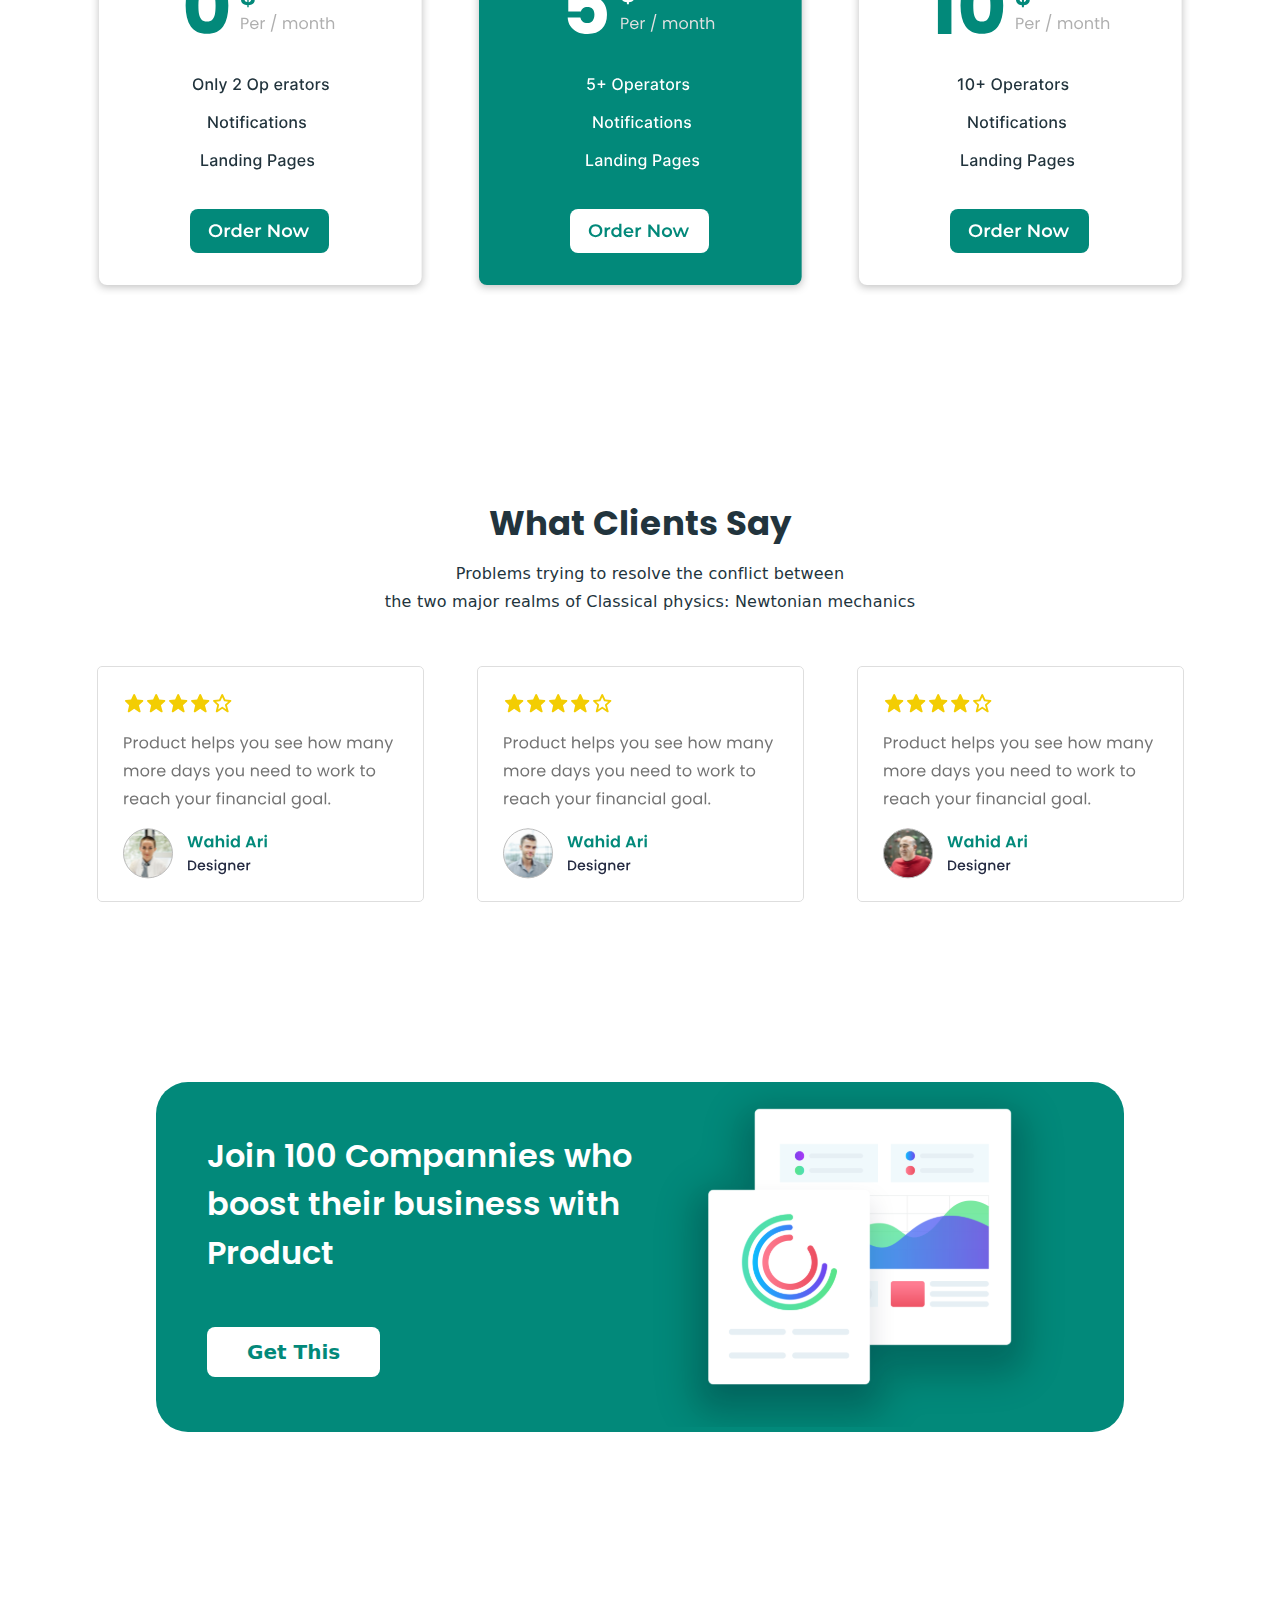
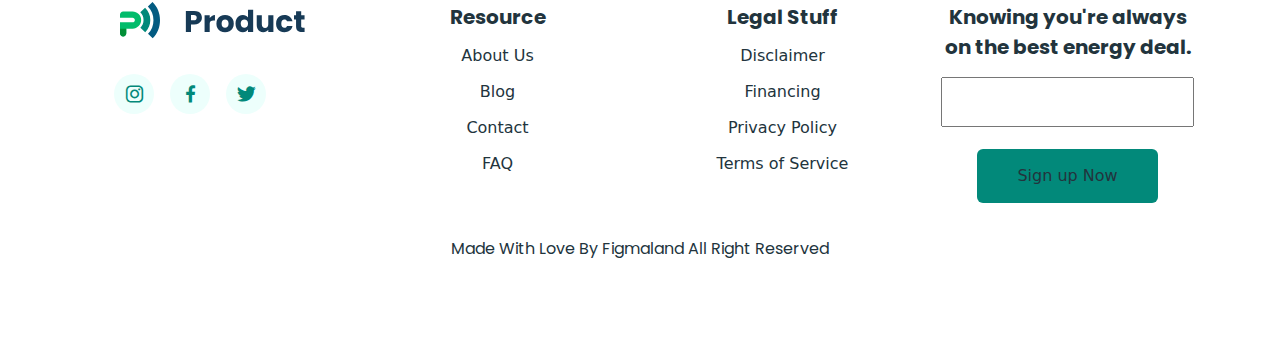
==== commit 01efc79c: "nima bosayam ertaga tugat" ====
--- a/index.html
+++ b/index.html
@@ -16,7 +16,7 @@
 <body>
    <!-- HEADER -->
    <header id="header">
-      <div class="container">
+      <div class="container-fluid">
          <div class="row">
             <nav class="navbar">
                <ul class="navbar-list-logo flex">
@@ -28,7 +28,7 @@
                   <i class='bx bx-menu'></i>
                </div>
                <ul class="navbar-list flex">
-                  <li class="navbar-item"><a href="index.html" class="activ">Product</a></li>
+                  <li class="navbar-item"><a href="index.html" class="active">Product</a></li>
                   <li class="navbar-item"><a href="customers.html">Customers</a></li>
                   <li class="navbar-item"><a href="pricing.html">Pricing</a></li>
                   <li class="navbar-item"><a href="resources.html">Resources</a></li>
@@ -45,7 +45,7 @@
 
 
    <!-- hero -->
-   <section id="site-hero">
+   -<section id="site-hero">
       <div class="container">
          <div class="row align-items-center">
             <div class="hero-info col-xs-12 col-sm-12 col-md-9 col-lg-6 col-sl-6">
@@ -111,7 +111,7 @@
          <div class="container">
             <h4>Effortless Validation for</h4>
             <h2>Management</h2>
-            <div class="row align-items-center flex-md-column-reverse">
+            <div class="row align-items-center">
                <div class="makers-content col-xs-12 col-sm-12 col-md-8 col-lg-6 col-xl-6">
                   <h3>Accessory makers</h3>
                   <p>While most people enjoy casino gambling, sports betting, lottery and bingo playing for the fun</p>
@@ -127,7 +127,7 @@
       </section>
       <!-- the management -->
 
-      
+
       <!-- customer-support -->
       <section id="support">
          <div class="container">
@@ -166,7 +166,7 @@
       <!-- COLLA-ALBOM -->
       <section id="albom">
          <div class="container">
-            <div class="row align-items-center  flex-md-column-reverse">
+            <div class="row align-items-center">
                <div class="albom-info col-xs-12 col-sm-12 col-md-12 col-lg-6 col-xl-6">
                   <h4>Optimisation for</h4>
                   <h2>Collaborative</h2>
@@ -193,7 +193,7 @@
 
 
       <!-- worers -->
-      <section id="wokers">
+      <!--<section id="wokers">
          <div class="container">
             <div class="process-info">
                <h2>Quick & Easy Process</h2>
@@ -222,7 +222,7 @@
                <a href="#" class="botton">Contact our expert</a>
             </div>
          </div>
-      </section>
+      </section>-->
       <!-- the-end-wokers -->
 
 
@@ -295,7 +295,7 @@
       <!-- THE END CLIENTS -->
 
       <!-- START ANALIZ -->
-      <section id="analiz" class="text-center">
+      <section id="analiz">
          <div class="container">
             <div class="row square">
                <div class="analiz-content col-xs-12 col-sm-12 col-md-12 col-lg-6 col-xl-6">
@@ -320,9 +320,9 @@
                <img class="right" src="imgs/logo.svg" alt="logo">
                <img src="imgs/logotext.svg" alt="logo">
                <ul class="footer-link">
-                  <li class="footer-item"><i class="bx bxl-instagram"></i></li>
-                  <li class="footer-item"><i class="bx bxl-facebook"></i></li>
-                  <li class="footer-item"><i class="bx bxl-twitter"></i></li>
+                  <li class="footer-item"><a href="#"><i class="bx bxl-instagram"></i></a></li>
+                  <li class="footer-item"><a href="#"><i class="bx bxl-facebook"></i></a></li>
+                  <li class="footer-item"><a href="#"><i class="bx bxl-twitter"></i></a></li>
                </ul>
             </div>
 
--- a/style/style.css
+++ b/style/style.css
@@ -14,10 +14,10 @@
    padding: 0;
    margin: 0;
    box-sizing: border-box;
+}
+
+body {
    overflow-x: hidden;
-}
-
-body {
    background-color:var(--bg-color);
    color:var(--text-color)
    font-family:var(--font-family);
@@ -39,9 +39,9 @@
    text-decoration: none;
    color: #22343D;
 }
-.navbar ul li a.activ {
+.navbar ul li a.active {
    color: tomato;
-   border-bottom: 2px solid tomato;
+   border-bottom: 2px solid tomato; 
 }
 
 .flex {
@@ -58,7 +58,7 @@
 
 /* header */
 #header {
-   padding: 20px 0;
+   padding: 25px 30px 0 0;
 }
 .navbar-list-logo {
    column-gap: 10px;
@@ -67,6 +67,7 @@
    column-gap: 28px;
 }
 .navbar ul li a {
+   z-index: 150;
    font-family: 'Poppins';
    font-style: normal;
    font-weight: 600;
@@ -84,6 +85,9 @@
    padding: 0;
    border: none;
 }
+.navbar ul li {
+   z-index: 150;
+}
 .navbar ul li button {
    outline: none;
    font-family: 'Poppins';
@@ -109,6 +113,7 @@
 
 /* SITE-HERO */
 #site-hero {
+   z-index: -1;
    padding-top: 100px;
 }
 .hero-info h1 {
@@ -541,7 +546,7 @@
 }
 
 #analiz .analiz-content h2 {
-   width: 500px;
+   width: px;
    margin-bottom: 50px;
    font-family: 'Poppins';
    font-style: normal;
@@ -643,6 +648,11 @@
       margin: 0 auto;
    }
 
+   /* header */
+   #header {
+      padding: 25px 35px 0 10px;
+   }
+
    /* hero */
    #site-hero .hero-image img {
       width: 500px;
@@ -731,40 +741,47 @@
    .container {
       width: 98%;
    }
+   /* header */
    #header {
+      padding: 25px 35px 0 10px;
+   }
+   .navbar-list.active {
+      width: 30%;
+      top: 55px;
+      right: 0;
+      height: 50vh;
+      opacity: 1;
+      z-index: 150;
+   }
+   .navbar .navbar-list .navbar-item {
       padding: 25px 0 0 0;
-   }
-   .navbar-list.flex {
+      text-align: center;
+      margin: 12px 35px 0 0;
+      z-index: 150;
+   }
+   nav ul.navbar-list {
       display: block;
-      width: fit-content;
+      text-align: center;
+      transition: 0.8s;
       z-index: 150;
       opacity: 0;
-   }
-   .navbar-list.active {
-      width: 40%;
-      height: 85vh;
-      opacity: 1;
-      z-index: 150;
-   }
-   .navbar .navbar-list .navbar-item {
-      padding: 20px 0 0;
-      text-align: center;
-      margin: 12px 35px 0 0;
    }
    .navbar-list {
       position: absolute;
-      top: 60px;
+      top: 55px;
       right: 0;
-      height: 100vh;
+      width: 30%;
+      height: 50vh;
       background: #ccc;
-      transition: all .5s ease;
+      transition: .5s ease;
+      overflow: hidden;
       z-index: 150;
    }
    .icon-menu i {
       display: block;
       outline: none;
       font-size: 35px;
-      color: #173A56FF;
+      color:var(--text-color);
 }
 
 
@@ -808,6 +825,9 @@
    }
 
    /* managament */
+   #managament .row {
+      flex-direction: column-reverse;
+   }
    #managament .makers-image {
      margin-bottom: 50px;
    }
@@ -838,6 +858,9 @@
 
 
    /* COLLA-ALBOM */
+    #albom .row {
+      flex-direction: column-reverse;
+   }
    #albom .albom-img img {
       width: 550px;
       height: 450px;
@@ -911,39 +934,45 @@
       width: 98%;
    }
    #header {
-      padding: 25px 0px;
-   }
-   .navbar-list.flex {
+      padding: 25px 35px 0 10px;
+   }
+   .navbar-list.active {
+      width: 35%;
+      top: 55px;
+      right: 0;
+      height: 50vh;
+      opacity: 1;
+      z-index: 150;
+   }
+   .navbar .navbar-list .navbar-item {
+      padding: 25px 0 0 0;
+      text-align: center;
+      margin: 12px 35px 0 0;
+      z-index: 150;
+   }
+   nav ul.navbar-list {
       display: block;
-      width: fit-content;
+      text-align: center;
+      transition: 0.8s;
       z-index: 150;
       opacity: 0;
-   }
-   .navbar-list.active {
-      width: 40%;
-      height: 85vh;
-      opacity: 1;
-      z-index: 150;
-   }
-   .navbar .navbar-list .navbar-item {
-      padding: 20px 0 0;
-      text-align: center;
-      margin: 12px 35px 0 0;
    }
    .navbar-list {
       position: absolute;
-      top: 60px;
+      top: 55px;
       right: 0;
-      height: 100vh;
+      width: 35%;
+      height: 50vh;
       background: #ccc;
-      transition: all .5s ease;
+      transition: .5s ease;
+      overflow: hidden;
       z-index: 150;
    }
    .icon-menu i {
       display: block;
       outline: none;
       font-size: 35px;
-      color: #173A56FF;
+      color:var(--text-color);
 }
 
 
@@ -954,10 +983,13 @@
    #site-hero  .hero-info {
       text-align: center;
        margin: 0 auto;
-       margin-left: 90px;
+       margin-left: 40px;
    }
    #site-hero  .hero-info h1 {
-      margin-left: 50px;
+      margin-left: 30px;
+   }
+   #site-hero  .hero-info p {
+      margin-left: 0px;
    }
    #site-hero  .hero-info .hero-content {
       margin-left: 50px;
@@ -981,10 +1013,14 @@
    }
 
    #sports .sports p {
-      margin-left: 60px;
+      margin-left: 10px;
    }
 
    /* managament */
+   #managament .row {
+      flex-direction: column-reverse;
+   }
+
    #managament .makers-image {
      margin-bottom: 50px;
    }
@@ -1006,6 +1042,9 @@
 
 
    /* COLLA-ALBOM */
+     #albom .row {
+      flex-direction: column-reverse;
+   }
    #albom .albom-img img {
       margin-bottom: 40px;
    }
@@ -1013,16 +1052,16 @@
 
    /* worers */
    #wokers .right-bottom {
-      margin-left: 195px;
+      margin-left: 110px;
       margin-bottom: 30px;
    }
    #wokers .right {
-      margin-left: 150px;
+      margin-left: 100px;
    }
 
    .wokers-img.wokers-top  {
-   padding: 0px 0;
-   margin-bottom: 50px;
+      padding: 0px 0;
+      margin-bottom: 50px;
 }
 
    .br-none {
@@ -1091,8 +1130,11 @@
    }
    #footer .last-content h3 {
       width: 300px;
-      margin-left: 50px;
-
+      margin-left: 20px;
+      margin-bottom: 0px;
+   }
+   #footer .last-content textarea {
+      margin-left: 39px;
    }
    /* THE END FOOTER */
 }
@@ -1108,40 +1150,45 @@
       margin: 0 auto;
    }
    #header {
-      padding: 20px 30px 20px 0;
-   }
-
-   .navbar-list.flex {
+      padding: 25px 28px 0 10px;
+   }
+   .navbar-list.active {
+      width: 35%;
+      top: 55px;
+      right: 0;
+      height: 50vh;
+      opacity: 1;
+      z-index: 150;
+   }
+   .navbar .navbar-list .navbar-item {
+      padding: 25px 0 0 0;
+      text-align: center;
+      margin: 12px 35px 0 0;
+      z-index: 150;
+   }
+   nav ul.navbar-list {
       display: block;
-      width: fit-content;
+      text-align: center;
+      transition: 0.8s;
       z-index: 150;
       opacity: 0;
-   }
-   .navbar-list.active {
-      width: 40%;
-      height: 85vh;
-      opacity: 1;
-      z-index: 150;
-   }
-   .navbar .navbar-list .navbar-item {
-      padding: 20px 0 0;
-      text-align: center;
-      margin: 12px 35px 0 0;
    }
    .navbar-list {
       position: absolute;
-      top: 60px;
+      top: 55px;
       right: 0;
-      height: 100vh;
+      width: 35%;
+      height: 50vh;
       background: #ccc;
-      transition: all .5s ease;
+      transition: .5s ease;
+      overflow: hidden;
       z-index: 150;
    }
    .icon-menu i {
       display: block;
       outline: none;
       font-size: 35px;
-      color: #173A56FF;
+      color:var(--text-color);
 }
 
 
@@ -1386,40 +1433,45 @@
       width: 98%;
    }
    #header {
-      padding: 20px 30px 0 0;
-   }
-
-   .navbar-list.flex {
+      padding: 28px 30px 0 12px;
+   }
+   .navbar-list.active {
+      width: 35%;
+      top: 55px;
+      right: 0;
+      height: 50vh;
+      opacity: 1;
+      z-index: 150;
+   }
+   .navbar .navbar-list .navbar-item {
+      padding: 25px 0 0 0;
+      text-align: center;
+      margin: 12px 35px 0 0;
+      z-index: 150;
+   }
+   nav ul.navbar-list {
       display: block;
-      width: fit-content;
+      text-align: center;
+      transition: 0.8s;
       z-index: 150;
       opacity: 0;
-   }
-   .navbar-list.active {
-      width: 40%;
-      height: 85vh;
-      opacity: 1;
-      z-index: 150;
-   }
-   .navbar .navbar-list .navbar-item {
-      padding: 20px 0 0;
-      text-align: center;
-      margin: 12px 35px 0 0;
    }
    .navbar-list {
       position: absolute;
-      top: 60px;
+      top: 55px;
       right: 0;
-      height: 100vh;
+      width: 35%;
+      height: 50vh;
       background: #ccc;
-      transition: all .5s ease;
+      transition: .5s ease;
+      overflow: hidden;
       z-index: 150;
    }
    .icon-menu i {
       display: block;
       outline: none;
       font-size: 35px;
-      color: #173A56FF;
+      color:var(--text-color);
 }
 
 
@@ -1642,37 +1694,43 @@
       padding: 20px 30px 0 0;
    }
 
-   .navbar-list.flex {
+   .navbar-list.active {
+      width: 50%;
+      top: 55px;
+      right: 0;
+      height: 55vh;
+      opacity: 1;
+      z-index: 150;
+   }
+   .navbar .navbar-list .navbar-item {
+      padding: 25px 0 0 0;
+      text-align: center;
+      margin: 12px 35px 0 0;
+      z-index: 150;
+   }
+   nav ul.navbar-list {
       display: block;
-      width: fit-content;
+      text-align: center;
+      transition: 0.8s;
       z-index: 150;
       opacity: 0;
-   }
-   .navbar-list.active {
-      width: 40%;
-      height: 85vh;
-      opacity: 1;
-      z-index: 150;
-   }
-   .navbar .navbar-list .navbar-item {
-      padding: 20px 0 0;
-      text-align: center;
-      margin: 12px 35px 0 0;
    }
    .navbar-list {
       position: absolute;
-      top: 60px;
+      top: 55px;
       right: 0;
-      height: 100vh;
+      width: 50%;
+      height: 55vh;
       background: #ccc;
-      transition: all .5s ease;
+      transition: .5s ease;
+      overflow: hidden;
       z-index: 150;
    }
    .icon-menu i {
       display: block;
       outline: none;
       font-size: 35px;
-      color: #173A56FF;
+      color:var(--text-color);
 }
 
 
@@ -1683,14 +1741,14 @@
        margin-left: 0px;
    }
    #site-hero  .hero-info h1 {
-      margin-left: 0px;
+      margin-left: 20px;
    }
    #site-hero  .hero-info p {
       width: 340px;
-      margin-left: 0px;
+      margin-left: 40px;
    }
    #site-hero  .hero-info .hero-content {
-      margin-left: 0px;
+      margin-left: 35px;
    }
    #site-hero .hero-image img {
       width: 430px;
@@ -1799,7 +1857,7 @@
 
    #analiz .square {
    width: 400px;
-   height: 680px;
+   height: 700px;
    background: #02897A;
    border-radius: 32px;
 }
@@ -1910,41 +1968,48 @@
       width: 98%;
       margin: 0 auto;
    }
+   
    #header {
       padding: 20px 30px 40px 0;
    }
 
-   .navbar-list.flex {
+   .navbar-list.active {
+      width: 50%;
+      top: 55px;
+      right: 0;
+      height: 50vh;
+      opacity: 1;
+      z-index: 150;
+   }
+   .navbar .navbar-list .navbar-item {
+      padding: 25px 0 0 0;
+      text-align: center;
+      margin: 12px 35px 0 0;
+      z-index: 150;
+   }
+   nav ul.navbar-list {
       display: block;
-      width: fit-content;
+      text-align: center;
+      transition: 0.8s;
       z-index: 150;
       opacity: 0;
-   }
-   .navbar-list.active {
-      width: 40%;
-      height: 85vh;
-      opacity: 1;
-      z-index: 150;
-   }
-   .navbar .navbar-list .navbar-item {
-      padding: 20px 0 0;
-      text-align: center;
-      margin: 12px 35px 0 0;
    }
    .navbar-list {
       position: absolute;
-      top: 60px;
+      top: 55px;
       right: 0;
-      height: 100vh;
+      width: 50%;
+      height: 50vh;
       background: #ccc;
-      transition: all .5s ease;
+      transition: .5s ease;
+      overflow: hidden;
       z-index: 150;
    }
    .icon-menu i {
       display: block;
       outline: none;
       font-size: 35px;
-      color: #173A56FF;
+      color:var(--text-color);
 }
 
 
@@ -1993,7 +2058,7 @@
       margin-left: 0px;
    }
    #sports .sports p {
-      margin-left: 80px;
+      margin-left: 70px;
    }
    .br-sm-none {
       display: none;
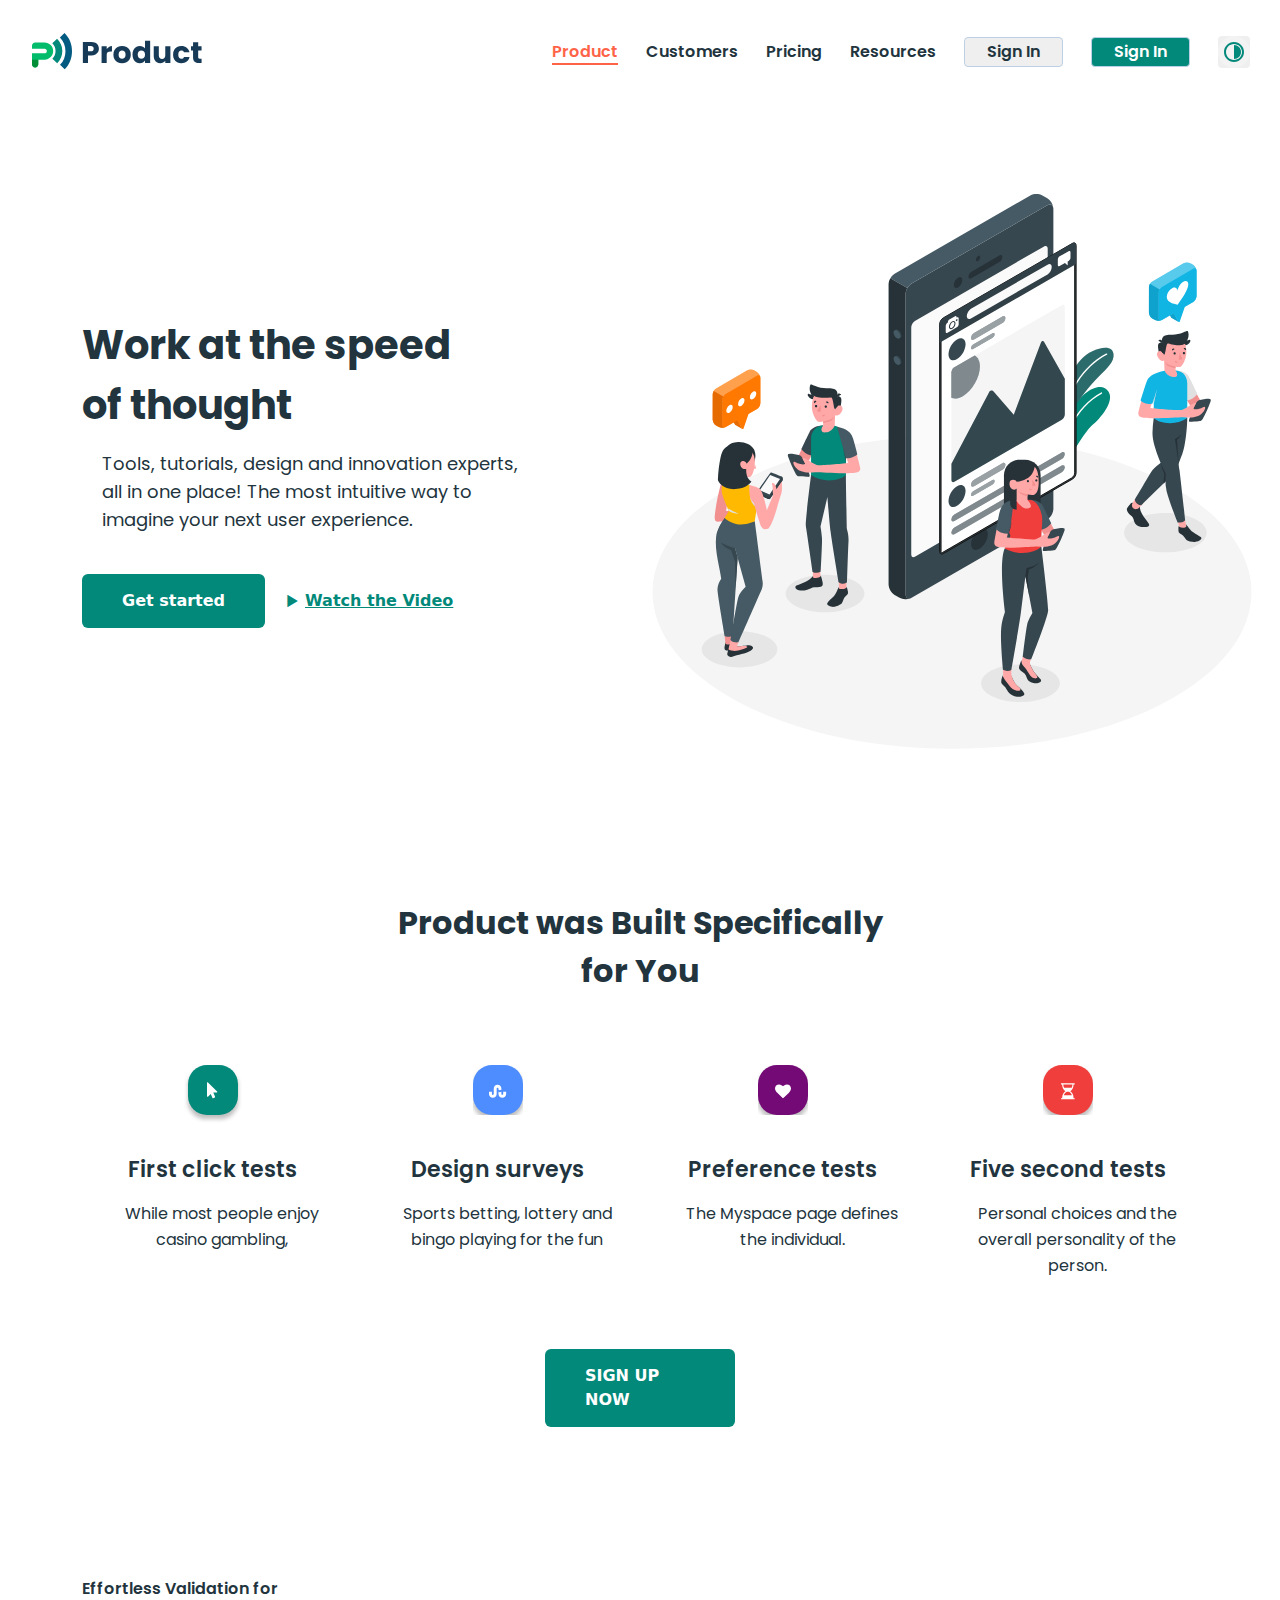
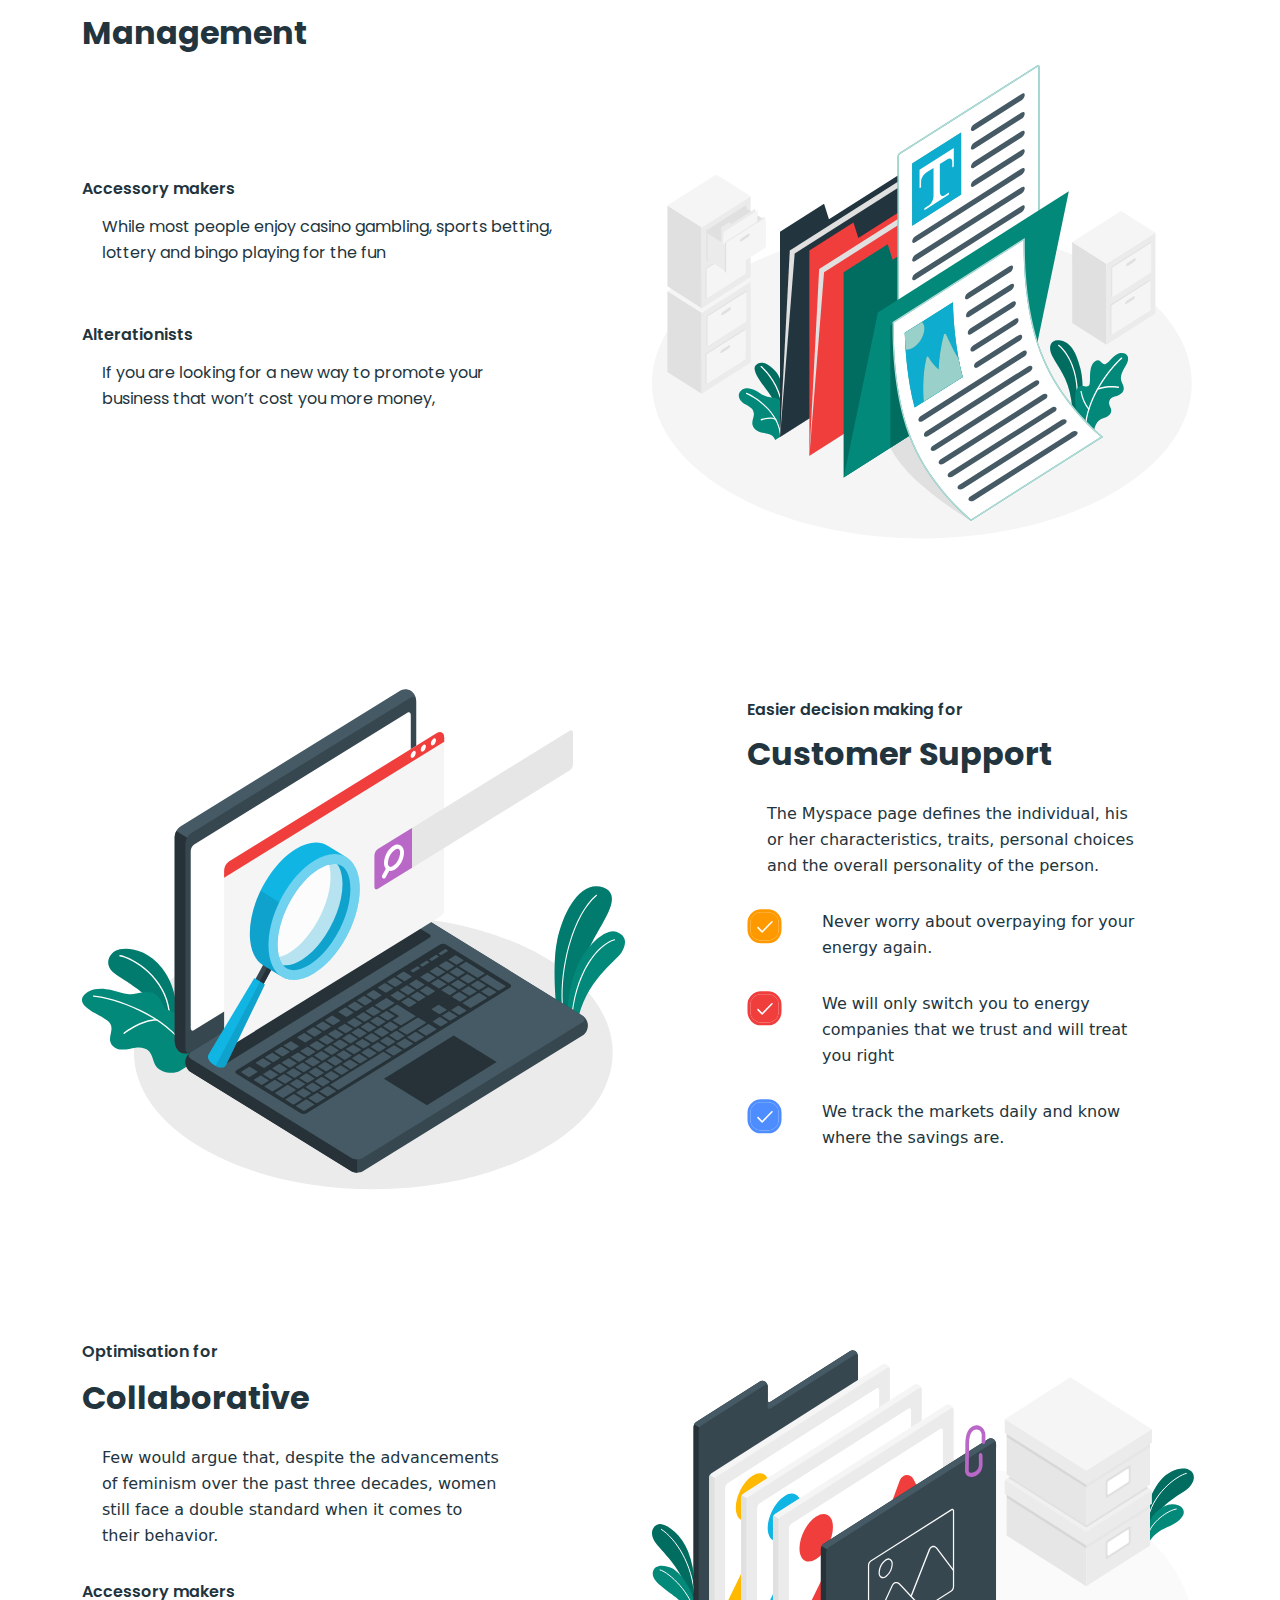
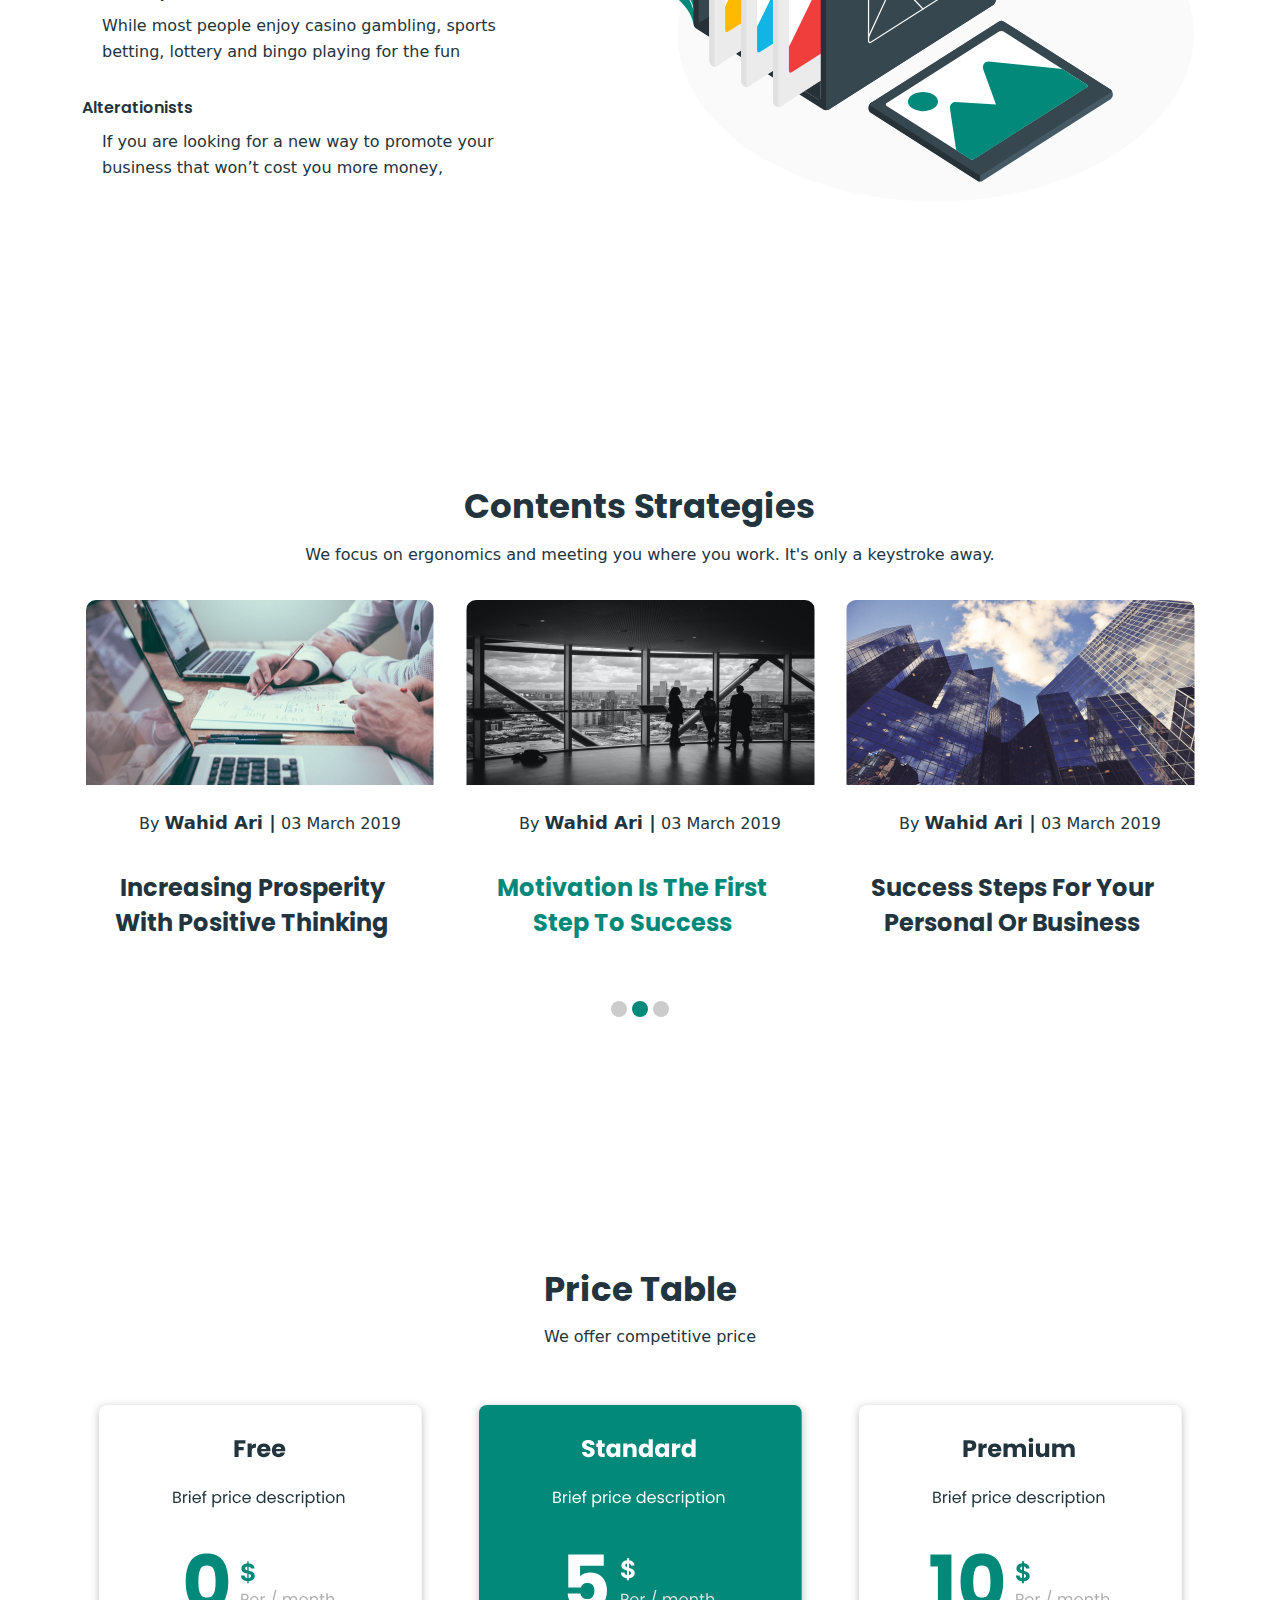
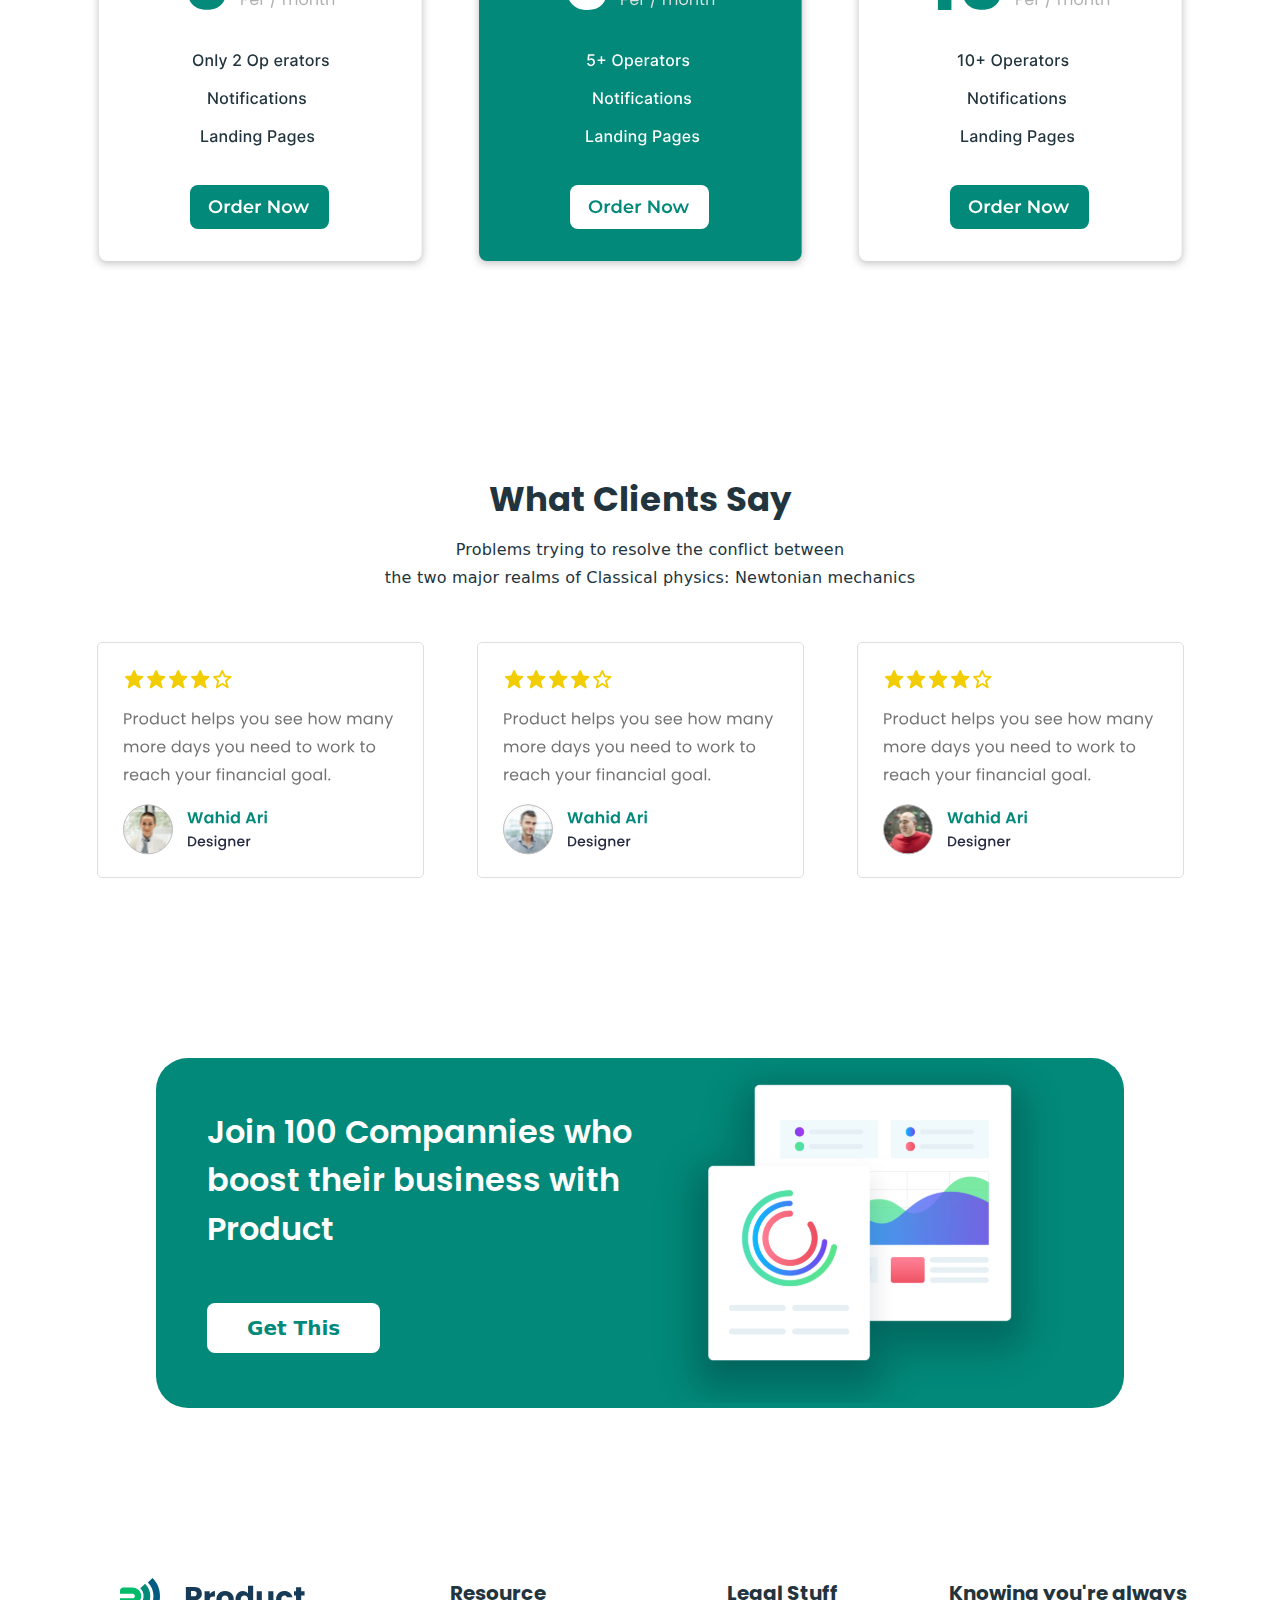
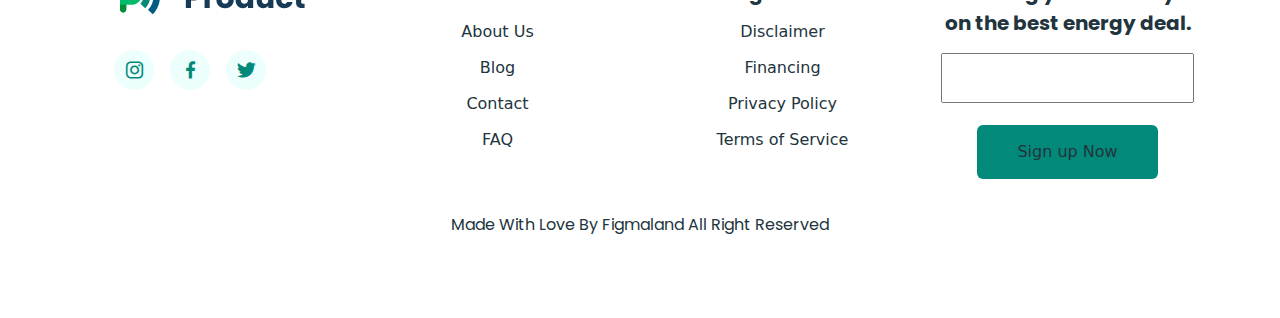
==== commit be46a70f: "prayekt tayyor" ====
--- a/index.html
+++ b/index.html
@@ -45,7 +45,7 @@
 
 
    <!-- hero -->
-   -<section id="site-hero">
+   <section id="site-hero">
       <div class="container">
          <div class="row align-items-center">
             <div class="hero-info col-xs-12 col-sm-12 col-md-9 col-lg-6 col-sl-6">
--- a/style/style.css
+++ b/style/style.css
@@ -749,12 +749,12 @@
       width: 30%;
       top: 55px;
       right: 0;
-      height: 50vh;
+      height: 75vh;
       opacity: 1;
       z-index: 150;
    }
    .navbar .navbar-list .navbar-item {
-      padding: 25px 0 0 0;
+      padding: 18px 0 0 0;
       text-align: center;
       margin: 12px 35px 0 0;
       z-index: 150;
@@ -770,8 +770,8 @@
       position: absolute;
       top: 55px;
       right: 0;
-      width: 30%;
-      height: 50vh;
+      width: 0;
+      height: 0;
       background: #ccc;
       transition: .5s ease;
       overflow: hidden;
@@ -940,12 +940,12 @@
       width: 35%;
       top: 55px;
       right: 0;
-      height: 50vh;
+      height: 75vh;
       opacity: 1;
       z-index: 150;
    }
    .navbar .navbar-list .navbar-item {
-      padding: 25px 0 0 0;
+      padding: 18px 0 0 0;
       text-align: center;
       margin: 12px 35px 0 0;
       z-index: 150;
@@ -961,8 +961,8 @@
       position: absolute;
       top: 55px;
       right: 0;
-      width: 35%;
-      height: 50vh;
+      width: 0;
+      height: 0;
       background: #ccc;
       transition: .5s ease;
       overflow: hidden;
@@ -1153,15 +1153,15 @@
       padding: 25px 28px 0 10px;
    }
    .navbar-list.active {
-      width: 35%;
+      width: 45%;
       top: 55px;
       right: 0;
-      height: 50vh;
+      height: 75vh;
       opacity: 1;
       z-index: 150;
    }
    .navbar .navbar-list .navbar-item {
-      padding: 25px 0 0 0;
+      padding: 18px 0 0 0;
       text-align: center;
       margin: 12px 35px 0 0;
       z-index: 150;
@@ -1177,8 +1177,8 @@
       position: absolute;
       top: 55px;
       right: 0;
-      width: 35%;
-      height: 50vh;
+      width: 0;
+      height: 0;
       background: #ccc;
       transition: .5s ease;
       overflow: hidden;
@@ -1436,15 +1436,15 @@
       padding: 28px 30px 0 12px;
    }
    .navbar-list.active {
-      width: 35%;
+      width: 45%;
       top: 55px;
       right: 0;
-      height: 50vh;
+      height: 75vh;
       opacity: 1;
       z-index: 150;
    }
    .navbar .navbar-list .navbar-item {
-      padding: 25px 0 0 0;
+      padding: 18px 0 0 0;
       text-align: center;
       margin: 12px 35px 0 0;
       z-index: 150;
@@ -1460,8 +1460,8 @@
       position: absolute;
       top: 55px;
       right: 0;
-      width: 35%;
-      height: 50vh;
+      width: 0;
+      height: 0;
       background: #ccc;
       transition: .5s ease;
       overflow: hidden;
@@ -1695,15 +1695,15 @@
    }
 
    .navbar-list.active {
-      width: 50%;
+      width: 45%;
       top: 55px;
       right: 0;
-      height: 55vh;
+      height: 75vh;
       opacity: 1;
       z-index: 150;
    }
    .navbar .navbar-list .navbar-item {
-      padding: 25px 0 0 0;
+      padding: 18px 0 0 0;
       text-align: center;
       margin: 12px 35px 0 0;
       z-index: 150;
@@ -1719,8 +1719,8 @@
       position: absolute;
       top: 55px;
       right: 0;
-      width: 50%;
-      height: 55vh;
+      width: 0;
+      height: 0;
       background: #ccc;
       transition: .5s ease;
       overflow: hidden;
@@ -1974,15 +1974,15 @@
    }
 
    .navbar-list.active {
-      width: 50%;
+      width: 45%;
       top: 55px;
       right: 0;
-      height: 50vh;
+      height: 75vh;
       opacity: 1;
       z-index: 150;
    }
    .navbar .navbar-list .navbar-item {
-      padding: 25px 0 0 0;
+      padding: 18px 0 0 0;
       text-align: center;
       margin: 12px 35px 0 0;
       z-index: 150;
@@ -1998,8 +1998,8 @@
       position: absolute;
       top: 55px;
       right: 0;
-      width: 50%;
-      height: 50vh;
+      width: 0;
+      height: 0;
       background: #ccc;
       transition: .5s ease;
       overflow: hidden;
